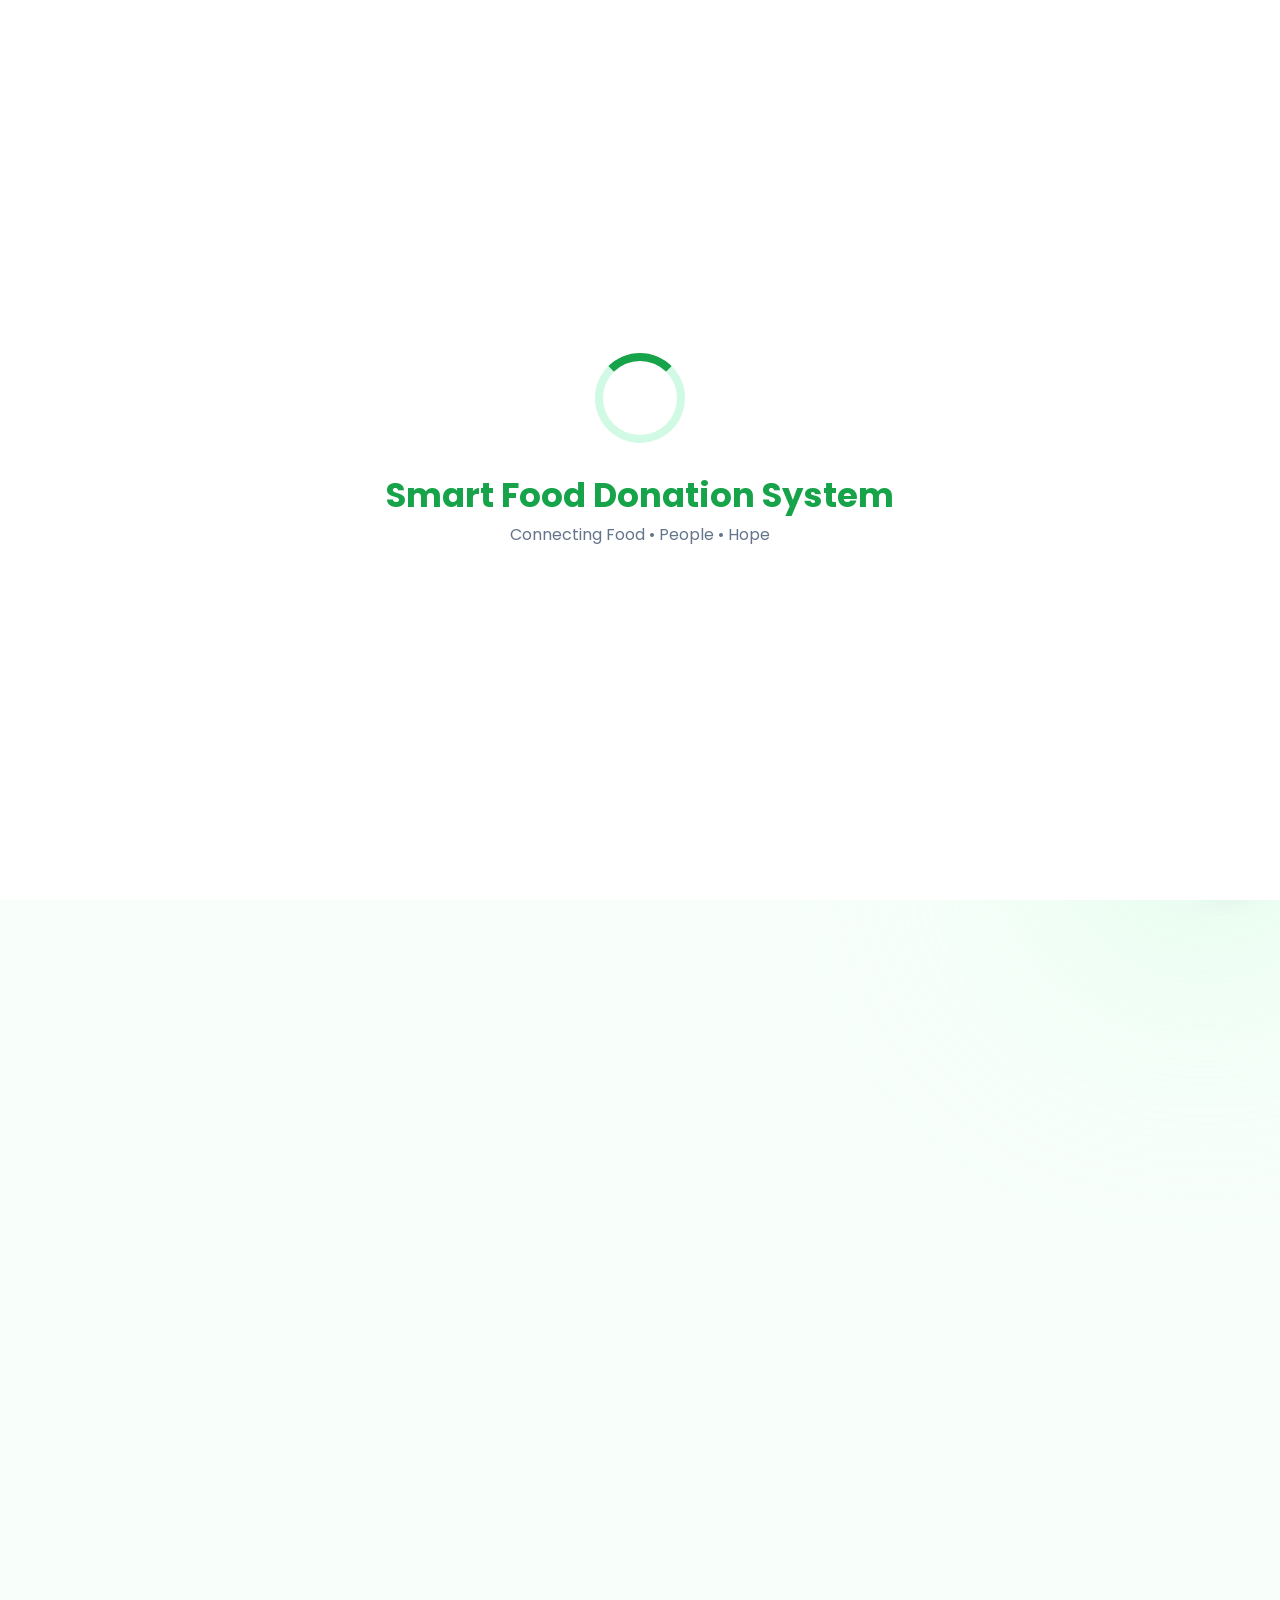
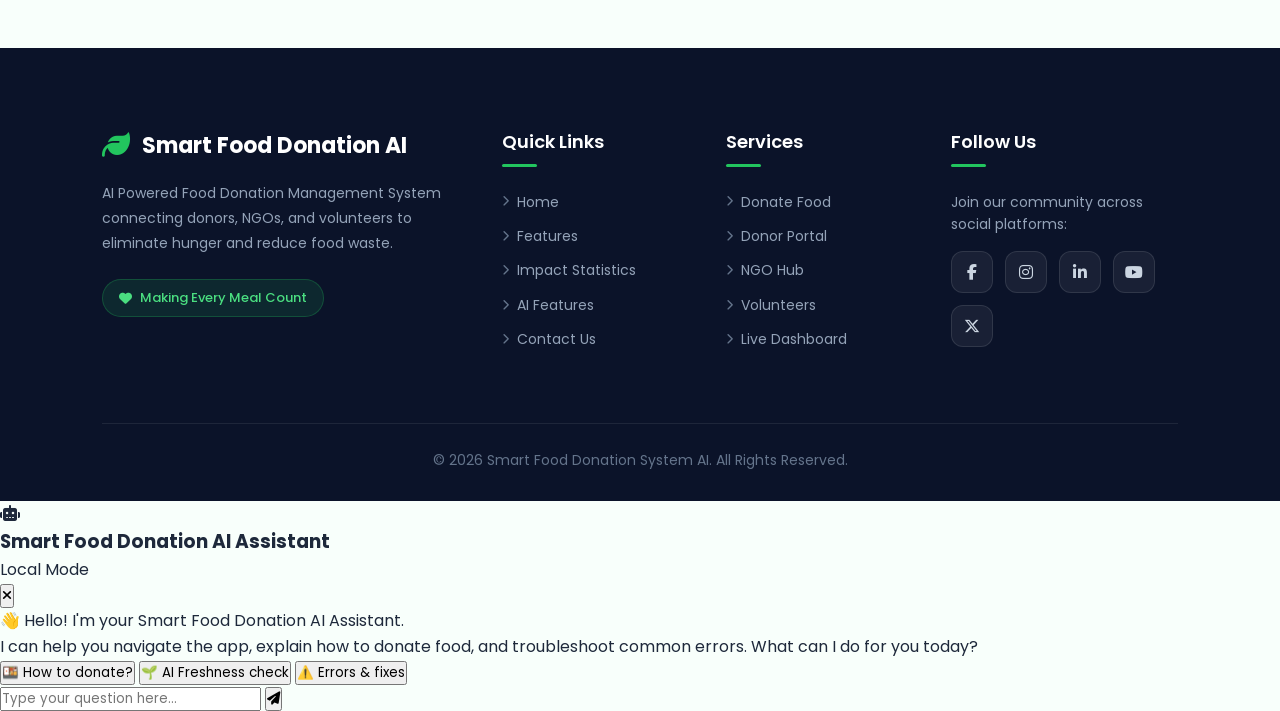
==== frontend/index.html @ 8642ecd9 "Initial project upload" ====
<!DOCTYPE html>
<html lang="en">

<head>

    <!-- ==========================================
                BASIC SETTINGS
    =========================================== -->

    <meta charset="UTF-8">

    <meta http-equiv="X-UA-Compatible" content="IE=edge">

    <meta name="viewport"
          content="width=device-width, initial-scale=1.0">

    <title>Smart Food Donation System</title>

    <meta name="description"
          content="AI Powered Food Donation Management System">

    <!-- ==========================================
                GOOGLE FONT
    =========================================== -->

    <link rel="preconnect" href="https://fonts.googleapis.com">

    <link rel="preconnect"
          href="https://fonts.gstatic.com"
          crossorigin>

    <link href="https://fonts.googleapis.com/css2?family=Poppins:wght@300;400;500;600;700;800&display=swap"
          rel="stylesheet">

    <!-- ==========================================
                FONT AWESOME
    =========================================== -->

    <link rel="stylesheet"
          href="https://cdnjs.cloudflare.com/ajax/libs/font-awesome/6.7.2/css/all.min.css">

    <!-- ==========================================
                CSS FILE
    =========================================== -->

    <link rel="stylesheet" href="css/style.css">
    <link rel="stylesheet" href="css/assistant.css">
</head>

<body>

<!-- ==========================================
                LOADER
========================================== -->

<div id="loader">

    <div class="loader-content">

        <div class="loader-circle"></div>
<h2>Smart Food Donation System</h2>

        <p>Connecting Food • People • Hope</p>

    </div>

</div>

<!-- ==========================================
                BACKGROUND
========================================== -->

<div class="background-blur blur1"></div>

<div class="background-blur blur2"></div>

<div class="background-blur blur3"></div>

<!-- ==========================================
                HEADER
========================================== -->

<header>

<nav class="navbar">

    <!-- Logo -->

    <div class="logo">

        <i class="fa-solid fa-leaf"></i>

        <span>Smart Food Donation System AI</span>

    </div>

    <!-- Navigation -->

    <ul class="nav-links">

        <li>

            <a href="#home">

                Home

            </a>

        </li>

        <li>

            <a href="#features">

                Features

            </a>

        </li>

        <li>

            <a href="#ai">

                AI

            </a>

        </li>

        <li>

            <a href="#statistics">

                Statistics

            </a>

        </li>

        <li>

            <a href="#contact">

                Contact

            </a>

        </li>

    </ul>

    <!-- Right Side -->

    <div class="nav-right">

        <button class="theme-btn">

            <i class="fa-solid fa-moon"></i>

        </button>

        <a href="login.html" class="login-btn">

    Login

</a>

        <a href="register.html" class="register-btn">

    Register

</a>

    </div>

</nav>

</header>

<!-- ==========================================
                MAIN
========================================== -->

<main id="home">

<!-- ==========================================
                HERO SECTION
========================================== -->

<section class="hero">

    <!-- Left Side -->

    <div class="hero-content">

        <span class="hero-badge">

            <i class="fa-solid fa-wand-magic-sparkles"></i>

            AI Powered Food Donation Platform

        </span>

        <h1>

            Donate Food.

            <br>

            Save Lives.

            <br>

            <span>

                Reduce Food Waste.

            </span>

        </h1>

        <p>

            Smart Food Donation System AI connects restaurants, hotels,
            event organizers, NGOs and volunteers through
            Artificial Intelligence to ensure surplus food
            reaches people who need it the most.

        </p>

        <div class="hero-buttons">

            <a href="login.html" class="primary-btn">

    <i class="fa-solid fa-hand-holding-heart"></i>

    Donate Food

</a>

            <a href="login.html" class="secondary-btn">

    <i class="fa-solid fa-building"></i>

    Explore NGOs

</a>

        </div>

        <!-- Quick Statistics -->

        <div class="hero-stats">

            <div class="stat-card">

                <h2>12K+</h2>

                <p>Meals Donated</p>

            </div>

            <div class="stat-card">

                <h2>320+</h2>

                <p>Verified NGOs</p>

            </div>

            <div class="stat-card">

                <h2>450+</h2>

                <p>Volunteers</p>

            </div>

        </div>

    </div>

    <!-- Right Side -->

    <div class="hero-image">

        <div class="image-card">

            <img src="images/hero.png"
                 alt="Food Donation">

            <!-- Floating Card 1 -->

            <div class="floating-card ai-card">

                🤖 AI Freshness

                <strong>96%</strong>

            </div>

            <!-- Floating Card 2 -->

            <div class="floating-card map-card">

                📍 Nearby NGOs

                <strong>18</strong>

            </div>

            <!-- Floating Card 3 -->

            <div class="floating-card safe-card">

                🍱 Meals Saved

                <strong>1284</strong>

            </div>

        </div>

    </div>

</section>
<!-- ==========================================
                IMPACT STATISTICS
========================================== -->

<section class="impact-section" id="statistics">

    <div class="section-header">

        <span>OUR IMPACT</span>

        <h2>Making Every Meal Count</h2>

        <p>

            Every donation contributes to reducing hunger,
            minimizing food waste, and creating a healthier
            community.

        </p>

    </div>

    <div class="impact-grid">

        <div class="impact-card">

            <i class="fa-solid fa-bowl-food"></i>

            <h2 class="counter" data-target="12540">0</h2>

            <p>Meals Donated</p>

        </div>

        <div class="impact-card">

            <i class="fa-solid fa-building-circle-check"></i>

            <h2 class="counter" data-target="325">0</h2>

            <p>Verified NGOs</p>

        </div>

        <div class="impact-card">

            <i class="fa-solid fa-truck-fast"></i>

            <h2 class="counter" data-target="480">0</h2>

            <p>Active Volunteers</p>

        </div>

        <div class="impact-card">

            <i class="fa-solid fa-leaf"></i>

            <h2 class="counter" data-target="95">0</h2>

            <p>Food Waste Reduced (%)</p>

        </div>

    </div>

</section>

<!-- ==========================================
            HOW  AI WORKS
========================================== -->

<section class="how-it-works" id="features">

    <div class="section-header">

        <span>HOW IT WORKS</span>

        <h2>Simple. Smart. Fast.</h2>

        <p>

            Smart Food Donation System AI connects donors, NGOs and
            volunteers through Artificial Intelligence.

        </p>

    </div>

    <div class="steps-grid">

        <div class="step-card">

            <div class="step-number">01</div>

            <i class="fa-solid fa-box-open"></i>

            <h3>Donate Food</h3>

            <p>

                Donors upload food details including quantity,
                preparation time and pickup location.

            </p>

        </div>

        <div class="step-card">

            <div class="step-number">02</div>

            <i class="fa-solid fa-robot"></i>

            <h3>AI Verification</h3>

            <p>

                AI analyzes freshness and predicts shelf life
                before approval.

            </p>

        </div>

        <div class="step-card">

            <div class="step-number">03</div>

            <i class="fa-solid fa-map-location-dot"></i>

            <h3>Smart Matching</h3>

            <p>

                The nearest verified NGO is selected
                automatically.

            </p>

        </div>

        <div class="step-card">

            <div class="step-number">04</div>

            <i class="fa-solid fa-truck"></i>

            <h3>Volunteer Pickup</h3>

            <p>

                Volunteers receive pickup requests with the
                fastest delivery route.

            </p>

        </div>

        <div class="step-card">

            <div class="step-number">05</div>

            <i class="fa-solid fa-heart-circle-check"></i>

            <h3>Delivered</h3>

            <p>

                Safe food reaches orphanages, shelters,
                old-age homes and people in need.

            </p>

        </div>

    </div>

</section>

<!-- ==========================================
                AI FEATURES
========================================== -->

<section class="ai-features" id="ai">

    <div class="section-header">

        <span>AI FEATURES</span>

        <h2>Artificial Intelligence at Every Step</h2>

        <p>

            Our AI engine makes food donation faster,
            safer and more reliable.

        </p>

    </div>

    <div class="ai-grid">

        <div class="feature-card">

            <i class="fa-solid fa-camera"></i>

            <h3>Food Image Detection</h3>

            <p>

                AI recognizes uploaded food images
                automatically.

            </p>

        </div>

        <div class="feature-card">

            <i class="fa-solid fa-brain"></i>

            <h3>Freshness Prediction</h3>

            <p>

                Predicts whether food is safe for
                donation.

            </p>

        </div>

        <div class="feature-card">

            <i class="fa-solid fa-clock"></i>

            <h3>Shelf Life Analysis</h3>

            <p>

                Estimates remaining freshness using
                preparation time.

            </p>

        </div>

        <div class="feature-card">

            <i class="fa-solid fa-route"></i>

            <h3>Smart Route</h3>

            <p>

                Suggests the fastest route for
                volunteers.

            </p>

        </div>

        <div class="feature-card">

            <i class="fa-solid fa-chart-line"></i>

            <h3>Analytics</h3>

            <p>

                Live reports for donations,
                volunteers and NGOs.

            </p>

        </div>

        <div class="feature-card">

            <i class="fa-solid fa-bell"></i>

            <h3>Smart Alerts</h3>

            <p>

                Sends real-time notifications
                for every donation.

            </p>

        </div>

    </div>

</section>
<!-- ==========================================
            FOOD DONATION PROCESS
========================================== -->

<section class="donation-process" id="donation">

    <div class="section-header">

        <span>DONATION PROCESS</span>

        <h2>Simple Donation Workflow</h2>

        <p>

            Donate food in just a few easy steps. Our AI platform
            ensures every donation reaches the right people safely.

        </p>

    </div>

    <div class="process-container">

        <div class="process-card">

            <div class="process-icon">
                <i class="fa-solid fa-utensils"></i>
            </div>

            <h3>Prepare Food</h3>

            <p>
                Fresh surplus food is packed safely by the donor.
            </p>

        </div>

        <div class="process-arrow">

            <i class="fa-solid fa-arrow-right"></i>

        </div>

        <div class="process-card">

            <div class="process-icon">
                <i class="fa-solid fa-cloud-arrow-up"></i>
            </div>

            <h3>Upload Details</h3>

            <p>
                Add food quantity, expiry time, location and photos.
            </p>

        </div>

        <div class="process-arrow">

            <i class="fa-solid fa-arrow-right"></i>

        </div>

        <div class="process-card">

            <div class="process-icon">
                <i class="fa-solid fa-robot"></i>
            </div>

            <h3>AI Verification</h3>

            <p>
                AI checks freshness and estimates remaining shelf life.
            </p>

        </div>

        <div class="process-arrow">

            <i class="fa-solid fa-arrow-right"></i>

        </div>

        <div class="process-card">

            <div class="process-icon">
                <i class="fa-solid fa-handshake"></i>
            </div>

            <h3>NGO Receives Food</h3>

            <p>
                Nearby NGOs receive instant notifications and collect food.
            </p>

        </div>

    </div>

</section>

<!-- ==========================================
                NGO SECTION
========================================== -->

<section class="ngo-section" id="ngo">

    <div class="ngo-content">

        <div class="ngo-image">

            <img src="images/ngo.png"
                 alt="NGO">

        </div>

        <div class="ngo-text">

            <span>FOR VERIFIED NGOs</span>

            <h2>

                Helping Organizations Receive Food Faster

            </h2>

            <p>

                NGOs can browse available food donations,
                accept requests, communicate with donors,
                and manage delivery status in one dashboard.

            </p>

            <ul>

                <li>

                    <i class="fa-solid fa-circle-check"></i>

                    Verified NGO Registration

                </li>

                <li>

                    <i class="fa-solid fa-circle-check"></i>

                    Nearby Donation Requests

                </li>

                <li>

                    <i class="fa-solid fa-circle-check"></i>

                    Live Donation Tracking

                </li>

                <li>

                    <i class="fa-solid fa-circle-check"></i>

                    Donation History

                </li>

            </ul>

            <button class="primary-btn">

                Join as NGO

            </button>

        </div>

    </div>

</section>

<!-- ==========================================
            VOLUNTEER SECTION
========================================== -->

<section class="volunteer-section" id="volunteer">

    <div class="volunteer-text">

        <span>FOR VOLUNTEERS</span>

        <h2>

            Become a Volunteer and Save Lives

        </h2>

        <p>

            Volunteers collect donated food from donors
            and deliver it safely to NGOs using optimized routes.

        </p>

        <div class="volunteer-features">

            <div>

                <i class="fa-solid fa-route"></i>

                Smart Navigation

            </div>

            <div>

                <i class="fa-solid fa-clock"></i>

                Live Delivery Updates

            </div>

            <div>

                <i class="fa-solid fa-location-dot"></i>

                Nearby Pickups

            </div>

            <div>

                <i class="fa-solid fa-award"></i>

                Volunteer Rewards

            </div>

        </div>

        <button class="secondary-btn">

            Become Volunteer

        </button>

    </div>

    <div class="volunteer-image">

        <img src="images/volunteer.png"
             alt="Volunteer">

    </div>

</section>

<!-- ==========================================
                MAP PREVIEW
========================================== -->

<section class="map-preview">

    <div class="section-header">

        <span>SMART LOCATION</span>

        <h2>

            Find Nearby NGOs

        </h2>

        <p>

            Google Maps integration will display
            nearby NGOs and donation locations.

        </p>

    </div>

    <div class="map-box">

        <i class="fa-solid fa-map-location-dot"></i>

        <h3>

            Interactive Map

        </h3>

        <p>

            Google Maps will be integrated during backend development.

        </p>

    </div>

</section>

<!-- ==========================================
                AI CHAT PREVIEW
========================================== -->

<section class="chat-preview">

    <div class="chat-left">

        <span>AI ASSISTANT</span>

        <h2>

            Meet AI Assistant

        </h2>

        <p>

            Our AI assistant answers donation questions,
            guides users, recommends NGOs,
            and predicts food safety.

        </p>

        <button class="primary-btn">

            Talk to AI

        </button>

    </div>

    <div class="chat-right">

        <div class="chat-window">

            <div class="bot-message">

                👋 Hello! How can I help you today?

            </div>

            <div class="user-message">

                I want to donate 20 food packets.

            </div>

            <div class="bot-message">

                Great! Please upload food details.
                AI will verify freshness automatically.

            </div>

        </div>

    </div>

</section>
<!-- ==========================================
                TESTIMONIALS
========================================== -->

<section class="testimonials" id="testimonials">

    <div class="section-header">

        <span>SUCCESS STORIES</span>

        <h2>What People Say About Smart Food Donation System AI</h2>

        <p>

            Thousands of donors, NGOs and volunteers trust
            Smart Food Donation System AI every day.

        </p>

    </div>

    <div class="testimonial-grid">

        <div class="testimonial-card">

            <img src="images/user1.png" alt="User">

            <h3>Rahul Sharma</h3>

            <h4>Restaurant Owner</h4>

            <p>

                "Smart Food Donation System AI helped us donate extra food
                instead of wasting it. The process is
                simple and very fast."

            </p>

        </div>

        <div class="testimonial-card">

            <img src="images/user2.png" alt="User">

            <h3>Priya Devi</h3>

            <h4>NGO Coordinator</h4>

            <p>

                "The AI matching system saves a lot of
                time. We receive nearby donations
                instantly."

            </p>

        </div>

        <div class="testimonial-card">

            <img src="images/user3.png" alt="User">

            <h3>Arun Kumar</h3>

            <h4>Volunteer</h4>

            <p>

                "Pickup routes are well organized and
                navigation is very easy."

            </p>

        </div>

    </div>

</section>

<!-- ==========================================
                CONTACT
========================================== -->

<section class="contact-section" id="contact">

    <div class="section-header">

        <span>CONTACT US</span>

        <h2>Let's Fight Food Waste Together</h2>

        <p>

            Have questions, need help, or want to partner with us? Reach out anytime.

        </p>

    </div>

    <div class="contact-container">

        <!-- Left Column: Contact Information -->
        <div class="contact-info-card">

            <div class="contact-card-header">

                <span class="info-badge">
                    <i class="fa-solid fa-headset"></i> 24/7 Support
                </span>

                <h3>Get in Touch</h3>

                <p>
                    Connect with our dedicated support team and AI coordinators for fast assistance.
                </p>

            </div>

            <div class="contact-details-list">

                <div class="contact-item">

                    <div class="contact-icon">
                        <i class="fa-solid fa-location-dot"></i>
                    </div>

                    <div class="contact-text">
                        <h4>Our Location</h4>
                        <p>Madurai, Tamil Nadu, India</p>
                    </div>

                </div>

                <div class="contact-item">

                    <div class="contact-icon">
                        <i class="fa-solid fa-envelope"></i>
                    </div>

                    <div class="contact-text">
                        <h4>Email Us</h4>
                        <a href="mailto:SmartFoodDonationai@gmail.com">SmartFoodDonationai@gmail.com</a>
                    </div>

                </div>

                <div class="contact-item">

                    <div class="contact-icon">
                        <i class="fa-solid fa-phone"></i>
                    </div>

                    <div class="contact-text">
                        <h4>Call Us</h4>
                        <a href="tel:+919876543210">+91 9876543210</a>
                    </div>

                </div>

                <div class="contact-item">

                    <div class="contact-icon">
                        <i class="fa-solid fa-clock"></i>
                    </div>

                    <div class="contact-text">
                        <h4>Working Hours</h4>
                        <p>Open 24/7 for Food Donation Relief</p>
                    </div>

                </div>

            </div>

            <div class="contact-highlight-badge">
                <i class="fa-solid fa-bolt"></i>
                <div>
                    <strong>Fast AI Matching Guarantee</strong>
                    <p>Donations matched and assigned to NGOs within 15 minutes.</p>
                </div>
            </div>

        </div>

        <!-- Right Column: Structured Contact Form -->
        <div class="contact-form-card">

            <div class="form-header">
                <h3>Send Us a Message</h3>
                <p>Fill in the fields below and our team will get back to you promptly.</p>
            </div>

            <form class="contact-form" onsubmit="event.preventDefault(); alert('Thank you for reaching out! Your message has been sent successfully.'); this.reset();">

                <div class="form-row">

                    <div class="form-group">
                        <label for="contact-name">
                            <i class="fa-solid fa-user"></i> Full Name <span class="required">*</span>
                        </label>
                        <div class="input-wrapper">
                            <i class="fa-solid fa-user input-icon"></i>
                            <input
                                id="contact-name"
                                type="text"
                                placeholder="Enter your full name"
                                required>
                        </div>
                    </div>

                    <div class="form-group">
                        <label for="contact-email">
                            <i class="fa-solid fa-envelope"></i> Email Address <span class="required">*</span>
                        </label>
                        <div class="input-wrapper">
                            <i class="fa-solid fa-envelope input-icon"></i>
                            <input
                                id="contact-email"
                                type="email"
                                placeholder="Enter your email address"
                                required>
                        </div>
                    </div>

                </div>

                <div class="form-group">
                    <label for="contact-subject">
                        <i class="fa-solid fa-tag"></i> Subject <span class="required">*</span>
                    </label>
                    <div class="input-wrapper">
                        <i class="fa-solid fa-tag input-icon"></i>
                        <input
                            id="contact-subject"
                            type="text"
                            placeholder="e.g. Food Donation, NGO Partnership, Feedback"
                            required>
                    </div>
                </div>

                <div class="form-group">
                    <label for="contact-message">
                        <i class="fa-solid fa-comment-dots"></i> Your Message <span class="required">*</span>
                    </label>
                    <div class="input-wrapper textarea-wrapper">
                        <i class="fa-solid fa-comment-dots input-icon textarea-icon"></i>
                        <textarea
                            id="contact-message"
                            rows="5"
                            placeholder="Type your message, query, or feedback here..."
                            required></textarea>
                    </div>
                </div>

                <button
                    class="primary-btn contact-submit-btn"
                    type="submit">
                    <span>Send Message</span>
                    <i class="fa-solid fa-paper-plane"></i>
                </button>

            </form>

        </div>

    </div>

</section>

<!-- ==========================================
                NEWSLETTER
========================================== -->

<section class="newsletter">

    <div class="newsletter-card">

        <div class="newsletter-content">

            <span class="newsletter-tag">
                <i class="fa-solid fa-bell"></i> STAY CONNECTED
            </span>

            <h2>Stay Updated with Smart Food AI</h2>

            <p>
                Subscribe for live donation updates, surplus food alerts in your locality, and new AI features.
            </p>

            <form class="newsletter-box" onsubmit="event.preventDefault(); alert('Subscribed successfully! Thank you for staying connected.'); this.reset();">

                <div class="newsletter-input-group">
                    <i class="fa-solid fa-envelope newsletter-icon"></i>
                    <input
                        type="email"
                        placeholder="Enter your email address..."
                        required>
                </div>

                <button type="submit" class="newsletter-btn">
                    <span>Subscribe</span>
                    <i class="fa-solid fa-arrow-right"></i>
                </button>

            </form>

            <div class="newsletter-benefits">
                <span><i class="fa-solid fa-circle-check"></i> Instant surplus alerts</span>
                <span><i class="fa-solid fa-circle-check"></i> Zero spam</span>
                <span><i class="fa-solid fa-circle-check"></i> Unsubscribe anytime</span>
            </div>

        </div>

    </div>

</section>

<!-- ==========================================
                FOOTER
========================================== -->

<footer>

    <div class="footer-container">

        <div class="footer-about">

            <div class="footer-brand">
                <i class="fa-solid fa-leaf"></i>
                <h2>Smart Food Donation AI</h2>
            </div>

            <p>
                AI Powered Food Donation Management System connecting donors, NGOs, and volunteers to eliminate hunger and reduce food waste.
            </p>

            <div class="footer-badge">
                <i class="fa-solid fa-heart"></i>
                <span>Making Every Meal Count</span>
            </div>

        </div>

        <div class="footer-links">

            <h3>Quick Links</h3>

            <a href="#home"><i class="fa-solid fa-chevron-right"></i> Home</a>

            <a href="#features"><i class="fa-solid fa-chevron-right"></i> Features</a>

            <a href="#statistics"><i class="fa-solid fa-chevron-right"></i> Impact Statistics</a>

            <a href="#ai"><i class="fa-solid fa-chevron-right"></i> AI Features</a>

            <a href="#contact"><i class="fa-solid fa-chevron-right"></i> Contact Us</a>

        </div>

        <div class="footer-links">

            <h3>Services</h3>

            <a href="donate.html"><i class="fa-solid fa-chevron-right"></i> Donate Food</a>

            <a href="donor.html"><i class="fa-solid fa-chevron-right"></i> Donor Portal</a>

            <a href="ngo.html"><i class="fa-solid fa-chevron-right"></i> NGO Hub</a>

            <a href="volunteer.html"><i class="fa-solid fa-chevron-right"></i> Volunteers</a>

            <a href="dashboard.html"><i class="fa-solid fa-chevron-right"></i> Live Dashboard</a>

        </div>

        <div class="footer-social">

            <h3>Follow Us</h3>

            <p>Join our community across social platforms:</p>

            <div class="social-icons">

                <a href="#" aria-label="Facebook">
                    <i class="fab fa-facebook-f"></i>
                </a>

                <a href="#" aria-label="Instagram">
                    <i class="fab fa-instagram"></i>
                </a>

                <a href="#" aria-label="LinkedIn">
                    <i class="fab fa-linkedin-in"></i>
                </a>

                <a href="#" aria-label="YouTube">
                    <i class="fab fa-youtube"></i>
                </a>

                <a href="#" aria-label="X Twitter">
                    <i class="fab fa-x-twitter"></i>
                </a>

            </div>

        </div>

    </div>

    <div class="footer-bottom">

        <div class="copyright">
            © 2026 Smart Food Donation System AI. All Rights Reserved.
        </div>

    </div>

</footer>

<!-- Floating Donate Button -->

<button class="scroll-top">

    <i class="fa-solid fa-hand-holding-heart"></i>

</button>

<!-- Floating AI Button -->

<button class="floating-ai">

    <i class="fa-solid fa-robot"></i>

</button>

</main>

<script src="js/script.js"></script>
<script src="js/assistant.js"></script>

</body>

</html>
---- frontend/css/style.css ----
/* ==========================================================
                    SMART FOOD DONATION AI
                    STYLE.CSS
                    PART 1
========================================================== */

/* ==========================================================
                    RESET
========================================================== */

*{
    margin:0;
    padding:0;
    box-sizing:border-box;
    font-family:'Poppins',sans-serif;
}

html{
    scroll-behavior:smooth;
}

body{

    background:#f8fffb;

    color:#1e293b;

    overflow-x:hidden;

    line-height:1.6;

}

/* ==========================================================
                    VARIABLES
========================================================== */

:root{

    --primary:#16a34a;
    --secondary:#22c55e;
    --dark:#0f172a;
    --light:#ffffff;
    --gray:#64748b;
    --border:#e2e8f0;
    --shadow:0 20px 45px rgba(0,0,0,.08);
    --radius:20px;
    --transition:.35s;

}

/* ==========================================================
                    LOADER
========================================================== */

#loader{

    position:fixed;

    inset:0;

    background:white;

    display:flex;

    justify-content:center;

    align-items:center;

    z-index:99999;

}

.loader-content{

    text-align:center;

}

.loader-circle{

    width:90px;

    height:90px;

    border:8px solid #d1fae5;

    border-top:8px solid var(--primary);

    border-radius:50%;

    margin:auto;

    animation:spin 1s linear infinite;

}

.loader-content h2{

    margin-top:25px;

    color:var(--primary);

    font-size:34px;

}

.loader-content p{

    color:var(--gray);

}

@keyframes spin{

    from{

        transform:rotate(0deg);

    }

    to{

        transform:rotate(360deg);

    }

}

/* ==========================================================
                    ANIMATED BACKGROUND
========================================================== */

.background-blur{

    position:fixed;

    border-radius:50%;

    filter:blur(120px);

    z-index:-1;

    opacity:.35;

}

.blur1{

    width:420px;

    height:420px;

    background:#22c55e;

    top:-120px;

    left:-100px;

    animation:float1 12s ease-in-out infinite;

}

.blur2{

    width:350px;

    height:350px;

    background:#bbf7d0;

    bottom:-100px;

    right:-100px;

    animation:float2 15s ease-in-out infinite;

}

.blur3{

    width:250px;

    height:250px;

    background:#4ade80;

    top:45%;

    left:45%;

    animation:float3 10s ease-in-out infinite;

}

@keyframes float1{

    50%{

        transform:translateY(40px);

    }

}

@keyframes float2{

    50%{

        transform:translateX(-50px);

    }

}

@keyframes float3{

    50%{

        transform:translate(30px,-30px);

    }

}

/* ==========================================================
                    HEADER
========================================================== */

header{

    width:100%;

    position:fixed;

    top:0;

    left:0;

    z-index:999;

}

/* ==========================================================
                    NAVBAR
========================================================== */

.navbar{

    width:92%;

    margin:20px auto;

    display:flex;

    justify-content:space-between;

    align-items:center;

    padding:18px 35px;

    background:rgba(255,255,255,.75);

    backdrop-filter:blur(18px);

    border:1px solid rgba(255,255,255,.4);

    border-radius:18px;

    box-shadow:var(--shadow);

}

.logo{

    display:flex;

    align-items:center;

    gap:12px;

    font-size:24px;

    font-weight:700;

    color:var(--primary);

}

.logo i{

    font-size:30px;

}

.nav-links{

    display:flex;

    list-style:none;

    gap:35px;

}

.nav-links a{

    text-decoration:none;

    color:var(--dark);

    font-weight:500;

    transition:var(--transition);

}

.nav-links a:hover{

    color:var(--primary);

}

.nav-right{

    display:flex;

    align-items:center;

    gap:15px;

}

/* ==========================================================
                    BUTTONS
========================================================== */

.theme-btn,
.login-btn,
.register-btn{

    border:none;

    cursor:pointer;

    transition:var(--transition);

    font-weight:600;

}

.theme-btn{

    width:45px;

    height:45px;

    border-radius:50%;

    background:#ecfdf5;

    color:var(--primary);

    font-size:18px;

}

.theme-btn:hover{

    background:var(--primary);

    color:white;

}

.login-btn{

    padding:12px 26px;

    border-radius:50px;

    background:white;

    border:2px solid var(--primary);

    color:var(--primary);

}

.login-btn:hover{

    background:var(--primary);

    color:white;

}

.register-btn{

    padding:12px 26px;

    border-radius:50px;

    background:var(--primary);

    color:white;

}

.register-btn:hover{

    transform:translateY(-3px);

    box-shadow:0 12px 25px rgba(22,163,74,.25);

}

/* ==========================================================
                    MAIN
========================================================== */

main{

    margin-top:120px;

}
/* ==========================================================
                    HERO SECTION
========================================================== */

.hero{

    width:92%;

    margin:80px auto;

    display:flex;

    justify-content:space-between;

    align-items:center;

    gap:60px;

    min-height:90vh;

}

.hero-content{

    flex:1;

}

.hero-badge{

    display:inline-flex;

    align-items:center;

    gap:10px;

    padding:10px 22px;

    background:#dcfce7;

    color:var(--primary);

    border-radius:50px;

    font-size:15px;

    font-weight:600;

    margin-bottom:25px;

}

.hero-content h1{

    font-size:65px;

    line-height:1.15;

    color:var(--dark);

    margin-bottom:25px;

}

.hero-content h1 span{

    color:var(--primary);

}

.hero-content p{

    font-size:18px;

    color:var(--gray);

    max-width:650px;

    margin-bottom:35px;

    line-height:1.8;

}

/* ==========================================
            HERO BUTTONS
========================================== */

.hero-buttons{

    display:flex;

    gap:20px;

    margin-bottom:50px;

}

.primary-btn{

    background:var(--primary);

    color:white;

    border:none;

    padding:16px 35px;

    border-radius:50px;

    cursor:pointer;

    font-size:17px;

    font-weight:600;

    transition:.35s;

}

.primary-btn:hover{

    transform:translateY(-5px);

    box-shadow:0 18px 35px rgba(22,163,74,.30);

}

.secondary-btn{

    background:white;

    color:var(--primary);

    border:2px solid var(--primary);

    padding:16px 35px;

    border-radius:50px;

    cursor:pointer;

    font-size:17px;

    font-weight:600;

    transition:.35s;

}

.secondary-btn:hover{

    background:var(--primary);

    color:white;

}

/* ==========================================
            HERO STATISTICS
========================================== */

.hero-stats{

    display:flex;

    gap:25px;

    flex-wrap:wrap;

}

.stat-card{

    background:white;

    padding:25px;

    border-radius:20px;

    min-width:170px;

    text-align:center;

    box-shadow:var(--shadow);

    transition:.35s;

}

.stat-card:hover{

    transform:translateY(-10px);

}

.stat-card h2{

    color:var(--primary);

    font-size:34px;

    margin-bottom:8px;

}

.stat-card p{

    margin:0;

    color:var(--gray);

    font-size:15px;

}

/* ==========================================
            HERO IMAGE
========================================== */

.hero-image{
    align-items:flex-start;
}

.image-card{

    position:relative;

}

.hero-image img{

    width:100%;

    max-width:620px;

    animation:heroFloat 4s ease-in-out infinite;

}

@keyframes heroFloat{

    0%{

        transform:translateY(0px);

    }

    50%{

        transform:translateY(-18px);

    }

    100%{

        transform:translateY(0px);

    }

}

/* ==========================================
            FLOATING CARDS
========================================== */

.floating-card{

    position:absolute;

    background:white;

    padding:15px 22px;

    border-radius:18px;

    box-shadow:var(--shadow);

    font-weight:600;

    color:var(--dark);

    animation:floatCard 3s ease-in-out infinite;

}

.floating-card strong{

    display:block;

    color:var(--primary);

    margin-top:6px;

    font-size:20px;

}

.ai-card{

    top:30px;

    left:-50px;

}
.map-card{

    right:20px;

}

.safe-card{

    bottom:30px;

    left:40px;

}

@keyframes floatCard{

    50%{

        transform:translateY(-12px);

    }

}
/* ==========================================================
                SECTION HEADER
========================================================== */

.section-header{

    text-align:center;

    margin-bottom:70px;

}

.section-header span{

    display:inline-block;

    padding:10px 22px;

    background:#dcfce7;

    color:var(--primary);

    border-radius:50px;

    font-weight:600;

    margin-bottom:20px;

}

.section-header h2{

    font-size:46px;

    color:var(--dark);

    margin-bottom:20px;

}

.section-header p{

    width:90%;

    max-width:700px;

    margin:auto;

    color:var(--gray);

    line-height:1.8;

}

/* ==========================================================
                IMPACT SECTION
========================================================== */

.impact-section{

    width:92%;

    margin:120px auto;

}

.impact-grid{

    display:grid;

    grid-template-columns:repeat(auto-fit,minmax(240px,1fr));

    gap:30px;

}

.impact-card{

    background:white;

    padding:40px;

    text-align:center;

    border-radius:20px;

    box-shadow:var(--shadow);

    transition:.35s;

}

.impact-card:hover{

    transform:translateY(-10px);

}

.impact-card i{

    font-size:45px;

    color:var(--primary);

    margin-bottom:20px;

}

.impact-card h2{

    font-size:40px;

    color:var(--primary);

    margin-bottom:12px;

}

.impact-card p{

    color:var(--gray);

    font-size:17px;

}

/* ==========================================================
                HOW IT WORKS
========================================================== */

.how-it-works{

    width:92%;

    margin:120px auto;

}

.steps-grid{

    display:grid;

    grid-template-columns:repeat(auto-fit,minmax(250px,1fr));

    gap:30px;

}

.step-card{

    background:white;

    padding:35px;

    border-radius:22px;

    box-shadow:var(--shadow);

    position:relative;

    transition:.35s;

}

.step-card:hover{

    transform:translateY(-12px);

}

.step-number{

    position:absolute;

    top:20px;

    right:20px;

    width:45px;

    height:45px;

    border-radius:50%;

    background:var(--primary);

    color:white;

    display:flex;

    align-items:center;

    justify-content:center;

    font-weight:700;

}

.step-card i{

    font-size:50px;

    color:var(--primary);

    margin-bottom:25px;

}

.step-card h3{

    margin-bottom:15px;

    color:var(--dark);

}

.step-card p{

    color:var(--gray);

    line-height:1.8;

}

/* ==========================================================
                AI FEATURES
========================================================== */

.ai-features{

    width:92%;

    margin:120px auto;

}

.ai-grid{

    display:grid;

    grid-template-columns:repeat(auto-fit,minmax(280px,1fr));

    gap:30px;

}

.feature-card{

    background:white;

    padding:40px;

    border-radius:22px;

    box-shadow:var(--shadow);

    transition:.35s;

}

.feature-card:hover{

    transform:translateY(-10px);

}

.feature-card i{

    width:75px;

    height:75px;

    border-radius:18px;

    background:#dcfce7;

    color:var(--primary);

    display:flex;

    justify-content:center;

    align-items:center;

    font-size:32px;

    margin-bottom:25px;

}

.feature-card h3{

    margin-bottom:15px;

    color:var(--dark);

}

.feature-card p{

    color:var(--gray);

    line-height:1.8;

}
/* ==========================================================
                DONATION PROCESS
========================================================== */

.donation-process{

    width:92%;

    margin:120px auto;

}

.process-container{

    display:flex;

    justify-content:space-between;

    align-items:center;

    gap:20px;

    flex-wrap:wrap;

}

.process-card{

    flex:1;

    min-width:220px;

    background:white;

    padding:35px;

    text-align:center;

    border-radius:22px;

    box-shadow:var(--shadow);

    transition:.35s;

}

.process-card:hover{

    transform:translateY(-10px);

}

.process-icon{

    width:80px;

    height:80px;

    margin:auto;

    margin-bottom:25px;

    border-radius:20px;

    background:#dcfce7;

    display:flex;

    justify-content:center;

    align-items:center;

}

.process-icon i{

    font-size:34px;

    color:var(--primary);

}

.process-card h3{

    margin-bottom:15px;

    color:var(--dark);

}

.process-card p{

    color:var(--gray);

    line-height:1.7;

}

.process-arrow{

    font-size:34px;

    color:var(--primary);

}

/* ==========================================================
                NGO SECTION
========================================================== */

.ngo-section{

    width:92%;

    margin:140px auto;

}

.ngo-content{

    display:flex;

    align-items:center;

    justify-content:space-between;

    gap:70px;

    flex-wrap:wrap;

}

.ngo-image{

    flex:1;

    text-align:center;

}

.ngo-image img{

    width:100%;

    max-width:520px;

}

.ngo-text{

    flex:1;

}

.ngo-text span{

    color:var(--primary);

    font-weight:700;

}

.ngo-text h2{

    font-size:46px;

    margin:20px 0;

    color:var(--dark);

}

.ngo-text p{

    color:var(--gray);

    line-height:1.8;

    margin-bottom:30px;

}

.ngo-text ul{

    list-style:none;

    margin-bottom:35px;

}

.ngo-text li{

    margin-bottom:18px;

    font-size:17px;

}

.ngo-text li i{

    color:var(--primary);

    margin-right:10px;

}

/* ==========================================================
                VOLUNTEER
========================================================== */

.volunteer-section{

    width:92%;

    margin:140px auto;

    display:flex;

    align-items:center;

    justify-content:space-between;

    gap:70px;

    flex-wrap:wrap;

}

.volunteer-text{

    flex:1;

}

.volunteer-text span{

    color:var(--primary);

    font-weight:700;

}

.volunteer-text h2{

    font-size:46px;

    margin:20px 0;

}

.volunteer-text p{

    color:var(--gray);

    line-height:1.8;

    margin-bottom:30px;

}

.volunteer-features{

    display:grid;

    grid-template-columns:repeat(2,1fr);

    gap:18px;

    margin-bottom:35px;

}

.volunteer-features div{

    background:white;

    padding:18px;

    border-radius:15px;

    box-shadow:var(--shadow);

}

.volunteer-features i{

    color:var(--primary);

    margin-right:10px;

}

.volunteer-image{

    flex:1;

    text-align:center;

}

.volunteer-image img{

    width:100%;

    max-width:520px;

}

/* ==========================================================
                MAP
========================================================== */

.map-preview{

    width:92%;

    margin:120px auto;

}

.map-box{

    background:white;

    border-radius:25px;

    padding:70px;

    text-align:center;

    box-shadow:var(--shadow);

}

.map-box i{

    font-size:70px;

    color:var(--primary);

    margin-bottom:25px;

}

.map-box h3{

    font-size:34px;

    margin-bottom:20px;

}

.map-box p{

    color:var(--gray);

}

/* ==========================================================
                AI CHAT
========================================================== */

.chat-preview{

    width:92%;

    margin:140px auto;

    display:flex;

    justify-content:space-between;

    align-items:center;

    gap:60px;

    flex-wrap:wrap;

}

.chat-left{

    flex:1;

}

.chat-left span{

    color:var(--primary);

    font-weight:700;

}

.chat-left h2{

    font-size:46px;

    margin:20px 0;

}

.chat-left p{

    color:var(--gray);

    margin-bottom:35px;

    line-height:1.8;

}

.chat-right{

    flex:1;

}

.chat-window{

    background:white;

    border-radius:25px;

    padding:35px;

    box-shadow:var(--shadow);

}

.bot-message{

    background:#dcfce7;

    padding:18px;

    border-radius:15px;

    margin-bottom:20px;

    width:80%;

}

.user-message{

    background:#eff6ff;

    padding:18px;

    border-radius:15px;

    margin-left:auto;

    margin-bottom:20px;

    width:80%;

}
/* ==========================================================
                TESTIMONIALS
========================================================== */

.testimonials{

    width:92%;
    margin:140px auto;

}

.testimonial-grid{

    display:grid;
    grid-template-columns:repeat(auto-fit,minmax(300px,1fr));
    gap:30px;

}

.testimonial-card{

    background:white;
    padding:35px;
    border-radius:22px;
    text-align:center;
    box-shadow:var(--shadow);
    transition:.35s;

}

.testimonial-card:hover{

    transform:translateY(-10px);

}

.testimonial-card img{

    width:90px;
    height:90px;
    border-radius:50%;
    object-fit:cover;
    margin-bottom:20px;

}

.testimonial-card h3{

    margin-bottom:10px;
    color:var(--dark);

}

.testimonial-card p{

    color:var(--gray);
    line-height:1.8;

}

/* ==========================================================
                CONTACT SECTION
========================================================== */

.contact-section{
    width:92%;
    max-width:1240px;
    margin:120px auto;
}

.contact-container{
    display:grid;
    grid-template-columns:1fr 1.3fr;
    gap:40px;
    align-items:stretch;
}

/* --- Contact Info Card (Left) --- */
.contact-info-card{
    background:#ffffff;
    padding:45px 40px;
    border-radius:28px;
    box-shadow:0 20px 50px rgba(0,0,0,0.06);
    border:1px solid rgba(22, 163, 74, 0.12);
    display:flex;
    flex-direction:column;
    justify-content:space-between;
    transition:transform 0.35s ease, box-shadow 0.35s ease;
}

.contact-info-card:hover{
    box-shadow:0 25px 60px rgba(22, 163, 74, 0.12);
}

.contact-card-header .info-badge{
    display:inline-flex;
    align-items:center;
    gap:8px;
    background:#dcfce7;
    color:#16a34a;
    font-size:13px;
    font-weight:700;
    padding:6px 16px;
    border-radius:30px;
    margin-bottom:18px;
}

.contact-card-header h3{
    font-size:28px;
    font-weight:700;
    color:#0f172a;
    margin-bottom:10px;
    line-height:1.3;
}

.contact-card-header p{
    color:#64748b;
    font-size:15px;
    line-height:1.7;
    margin-bottom:28px;
}

.contact-details-list{
    display:flex;
    flex-direction:column;
    gap:18px;
    margin-bottom:25px;
}

.contact-item{
    display:flex;
    align-items:center;
    gap:18px;
    padding:16px 20px;
    background:#f8fafc;
    border-radius:18px;
    border:1px solid #f1f5f9;
    transition:all 0.3s cubic-bezier(0.4, 0, 0.2, 1);
}

.contact-item:hover{
    background:#f0fdf4;
    border-color:#bbf7d0;
    transform:translateX(6px);
}

.contact-icon{
    width:48px;
    height:48px;
    border-radius:14px;
    background:linear-gradient(135deg, #16a34a, #22c55e);
    color:white;
    display:flex;
    align-items:center;
    justify-content:center;
    font-size:18px;
    flex-shrink:0;
    box-shadow:0 8px 20px rgba(22, 163, 74, 0.25);
}

.contact-text h4{
    font-size:13px;
    color:#64748b;
    font-weight:500;
    margin-bottom:2px;
    text-transform:uppercase;
    letter-spacing:0.5px;
}

.contact-text p,
.contact-text a{
    font-size:15px;
    font-weight:600;
    color:#1e293b;
    text-decoration:none;
    word-break:break-word;
    transition:color 0.2s;
}

.contact-text a:hover{
    color:#16a34a;
}

.contact-highlight-badge{
    padding:18px 20px;
    border-radius:18px;
    background:linear-gradient(135deg, #ecfdf5, #f0fdf4);
    border:1.5px dashed #86efac;
    display:flex;
    align-items:center;
    gap:16px;
    color:#166534;
    font-size:13px;
}

.contact-highlight-badge i{
    font-size:24px;
    color:#16a34a;
    flex-shrink:0;
}

.contact-highlight-badge strong{
    display:block;
    font-size:14px;
    color:#14532d;
    margin-bottom:2px;
}

.contact-highlight-badge p{
    color:#166534;
    font-size:13px;
    margin:0;
}

/* --- Contact Form Card (Right) --- */
.contact-form-card{
    background:#ffffff;
    padding:45px 40px;
    border-radius:28px;
    box-shadow:0 20px 50px rgba(0,0,0,0.06);
    border:1px solid rgba(22, 163, 74, 0.12);
}

.contact-form-card .form-header{
    margin-bottom:28px;
}

.contact-form-card .form-header h3{
    font-size:28px;
    font-weight:700;
    color:#0f172a;
    margin-bottom:6px;
}

.contact-form-card .form-header p{
    color:#64748b;
    font-size:15px;
}

.contact-form .form-row{
    display:grid;
    grid-template-columns:1fr 1fr;
    gap:20px;
}

.contact-form .form-group{
    margin-bottom:20px;
    display:flex;
    flex-direction:column;
}

.contact-form .form-group label{
    font-size:14px;
    font-weight:600;
    color:#334155;
    margin-bottom:8px;
    display:flex;
    align-items:center;
    gap:6px;
}

.contact-form .form-group label i{
    color:#16a34a;
    font-size:13px;
}

.contact-form .form-group label .required{
    color:#ef4444;
    font-weight:700;
}

.input-wrapper{
    position:relative;
    display:flex;
    align-items:center;
    width:100%;
}

.input-wrapper .input-icon{
    position:absolute;
    left:18px;
    top:50%;
    transform:translateY(-50%);
    color:#94a3b8;
    font-size:16px;
    pointer-events:none;
    transition:color 0.3s ease;
    z-index:2;
}

.input-wrapper.textarea-wrapper .textarea-icon{
    top:20px;
    transform:none;
}

.input-wrapper input{
    width:100%;
    height:54px;
    padding:12px 20px 12px 50px;
    font-size:15px;
    font-family:'Poppins', sans-serif;
    color:#1e293b;
    background:#f8fafc;
    border:2px solid #e2e8f0;
    border-radius:14px;
    outline:none;
    transition:all 0.3s cubic-bezier(0.4, 0, 0.2, 1);
}

.input-wrapper textarea{
    width:100%;
    padding:16px 20px 16px 50px;
    font-size:15px;
    font-family:'Poppins', sans-serif;
    color:#1e293b;
    background:#f8fafc;
    border:2px solid #e2e8f0;
    border-radius:14px;
    outline:none;
    resize:vertical;
    min-height:130px;
    line-height:1.6;
    transition:all 0.3s cubic-bezier(0.4, 0, 0.2, 1);
}

.input-wrapper input::placeholder,
.input-wrapper textarea::placeholder{
    color:#94a3b8;
    font-weight:400;
}

.input-wrapper input:hover,
.input-wrapper textarea:hover{
    background:#ffffff;
    border-color:#cbd5e1;
}

.input-wrapper input:focus,
.input-wrapper textarea:focus{
    background:#ffffff;
    border-color:#16a34a;
    box-shadow:0 0 0 4px rgba(22, 163, 74, 0.14);
}

.input-wrapper:focus-within .input-icon{
    color:#16a34a;
}

.contact-submit-btn{
    width:100%;
    height:56px;
    background:linear-gradient(135deg, #16a34a, #22c55e);
    color:#ffffff;
    border:none;
    border-radius:14px;
    font-size:16px;
    font-weight:600;
    cursor:pointer;
    display:flex;
    align-items:center;
    justify-content:center;
    gap:12px;
    box-shadow:0 12px 25px rgba(22, 163, 74, 0.3);
    transition:all 0.35s ease;
    margin-top:5px;
}

.contact-submit-btn:hover{
    transform:translateY(-2px);
    box-shadow:0 18px 35px rgba(22, 163, 74, 0.45);
    background:linear-gradient(135deg, #15803d, #16a34a);
}

.contact-submit-btn:active{
    transform:translateY(0);
}

/* ==========================================================
                NEWSLETTER SECTION
========================================================== */

.newsletter{
    width:92%;
    max-width:1240px;
    margin:60px auto 120px;
}

.newsletter-card{
    background:linear-gradient(135deg, #064e3b 0%, #065f46 50%, #047857 100%);
    border-radius:32px;
    padding:60px 40px;
    color:white;
    text-align:center;
    position:relative;
    overflow:hidden;
    box-shadow:0 25px 60px rgba(6, 78, 59, 0.25);
}

.newsletter-card::before{
    content:'';
    position:absolute;
    width:350px;
    height:350px;
    border-radius:50%;
    background:radial-gradient(circle, rgba(52, 211, 153, 0.25) 0%, rgba(52, 211, 153, 0) 70%);
    top:-100px;
    right:-100px;
    pointer-events:none;
}

.newsletter-card::after{
    content:'';
    position:absolute;
    width:250px;
    height:250px;
    border-radius:50%;
    background:radial-gradient(circle, rgba(16, 185, 129, 0.2) 0%, rgba(16, 185, 129, 0) 70%);
    bottom:-80px;
    left:-80px;
    pointer-events:none;
}

.newsletter-tag{
    display:inline-flex;
    align-items:center;
    gap:8px;
    background:rgba(255, 255, 255, 0.15);
    backdrop-filter:blur(10px);
    color:#a7f3d0;
    font-size:12px;
    font-weight:700;
    letter-spacing:1px;
    padding:6px 18px;
    border-radius:30px;
    margin-bottom:18px;
    border:1px solid rgba(255, 255, 255, 0.1);
}

.newsletter-content h2{
    font-size:36px;
    font-weight:700;
    color:#ffffff;
    margin-bottom:12px;
}

.newsletter-content p{
    font-size:16px;
    color:#d1fae5;
    max-width:620px;
    margin:0 auto 35px;
    line-height:1.7;
}

.newsletter-box{
    max-width:620px;
    margin:0 auto;
    display:flex;
    align-items:center;
    gap:10px;
    background:#ffffff;
    padding:8px 8px 8px 22px;
    border-radius:60px;
    box-shadow:0 15px 35px rgba(0,0,0,0.2);
    transition:box-shadow 0.3s ease;
}

.newsletter-box:focus-within{
    box-shadow:0 18px 45px rgba(0,0,0,0.28), 0 0 0 4px rgba(52, 211, 153, 0.3);
}

.newsletter-input-group{
    flex:1;
    display:flex;
    align-items:center;
    gap:12px;
}

.newsletter-icon{
    color:#94a3b8;
    font-size:18px;
}

.newsletter-input-group input{
    width:100%;
    border:none;
    outline:none;
    font-size:15px;
    font-family:'Poppins', sans-serif;
    color:#1e293b;
    background:transparent;
    padding:10px 0;
}

.newsletter-input-group input::placeholder{
    color:#94a3b8;
}

.newsletter-btn{
    background:linear-gradient(135deg, #16a34a, #22c55e);
    color:white;
    border:none;
    padding:14px 28px;
    border-radius:40px;
    font-size:15px;
    font-weight:600;
    font-family:'Poppins', sans-serif;
    cursor:pointer;
    display:inline-flex;
    align-items:center;
    gap:10px;
    transition:all 0.3s ease;
    box-shadow:0 8px 20px rgba(22, 163, 74, 0.35);
    flex-shrink:0;
}

.newsletter-btn:hover{
    background:linear-gradient(135deg, #15803d, #16a34a);
    transform:scale(1.03);
    box-shadow:0 12px 25px rgba(22, 163, 74, 0.5);
}

.newsletter-benefits{
    display:flex;
    justify-content:center;
    gap:30px;
    margin-top:28px;
    font-size:13px;
    color:#a7f3d0;
    flex-wrap:wrap;
}

.newsletter-benefits span{
    display:inline-flex;
    align-items:center;
    gap:8px;
}

.newsletter-benefits span i{
    color:#34d399;
}

/* ==========================================================
                FOOTER
========================================================== */

footer{
    background:#0b1329;
    color:#cbd5e1;
    padding:80px 8% 30px;
    position:relative;
}

.footer-container{
    display:grid;
    grid-template-columns:2fr 1fr 1fr 1.3fr;
    gap:50px;
    max-width:1300px;
    margin:0 auto;
}

.footer-brand{
    display:flex;
    align-items:center;
    gap:12px;
    margin-bottom:18px;
}

.footer-brand i{
    font-size:28px;
    color:#22c55e;
}

.footer-brand h2{
    font-size:22px;
    font-weight:700;
    color:#ffffff;
}

.footer-about p{
    color:#94a3b8;
    line-height:1.8;
    font-size:14px;
    margin-bottom:22px;
}

.footer-badge{
    display:inline-flex;
    align-items:center;
    gap:8px;
    background:rgba(34, 197, 94, 0.12);
    border:1px solid rgba(34, 197, 94, 0.25);
    padding:8px 16px;
    border-radius:30px;
    font-size:13px;
    color:#4ade80;
    font-weight:500;
}

.footer-links h3,
.footer-social h3{
    color:#ffffff;
    font-size:18px;
    font-weight:600;
    margin-bottom:24px;
    position:relative;
    padding-bottom:10px;
}

.footer-links h3::after,
.footer-social h3::after{
    content:'';
    position:absolute;
    left:0;
    bottom:0;
    width:35px;
    height:3px;
    background:#22c55e;
    border-radius:2px;
}

.footer-links a{
    display:flex;
    align-items:center;
    gap:8px;
    color:#94a3b8;
    text-decoration:none;
    margin-bottom:12px;
    font-size:14px;
    transition:all 0.3s ease;
}

.footer-links a i{
    font-size:11px;
    color:#64748b;
    transition:all 0.3s ease;
}

.footer-links a:hover{
    color:#22c55e;
    transform:translateX(5px);
}

.footer-links a:hover i{
    color:#22c55e;
}

.footer-social p{
    color:#94a3b8;
    font-size:14px;
    margin-bottom:16px;
}

.social-icons{
    display:flex;
    gap:12px;
    flex-wrap:wrap;
}

.social-icons a{
    width:42px;
    height:42px;
    border-radius:12px;
    background:rgba(255, 255, 255, 0.06);
    border:1px solid rgba(255, 255, 255, 0.1);
    display:flex;
    align-items:center;
    justify-content:center;
    color:#cbd5e1;
    text-decoration:none;
    font-size:16px;
    transition:all 0.3s cubic-bezier(0.4, 0, 0.2, 1);
}

.social-icons a:hover{
    background:#16a34a;
    border-color:#16a34a;
    color:#ffffff;
    transform:translateY(-4px);
    box-shadow:0 8px 20px rgba(22, 163, 74, 0.4);
}

.footer-bottom{
    text-align:center;
    margin-top:60px;
    padding-top:25px;
    border-top:1px solid rgba(255,255,255,0.08);
}

.copyright{
    font-size:14px;
    color:#64748b;
}

/* ==========================================================
                FLOATING BUTTONS
========================================================== */

.floating-ai,
.scroll-top{
    position:fixed;
    width:60px;
    height:60px;
    border-radius:50%;
    display:flex;
    justify-content:center;
    align-items:center;
    cursor:pointer;
    box-shadow:0 15px 30px rgba(0,0,0,.15);
    z-index:999;
}

.floating-ai{
    right:25px;
    bottom:100px;
    background:#16a34a;
    color:white;
}

.scroll-top{
    right:25px;
    bottom:25px;
    background:white;
    color:#16a34a;
}

/* ==========================================================
                RESPONSIVE
========================================================== */

@media(max-width:992px){
    .hero,
    .ngo-content,
    .volunteer-section,
    .chat-preview{
        flex-direction:column;
    }

    .contact-container{
        grid-template-columns:1fr;
    }

    .footer-container{
        grid-template-columns:1fr 1fr;
        gap:40px;
    }

    .hero-content h1{
        font-size:50px;
    }

    .nav-links{
        display:none;
    }
}

@media(max-width:768px){
    .hero-content h1{
        font-size:42px;
    }

    .hero-buttons{
        flex-direction:column;
    }

    .hero-stats{
        flex-direction:column;
    }

    .section-header h2{
        font-size:34px;
    }

    .map-box{
        padding:40px;
    }

    .contact-info-card,
    .contact-form-card{
        padding:32px 24px;
    }

    .newsletter-card{
        padding:45px 24px;
    }

    .newsletter-content h2{
        font-size:28px;
    }

    .form-row{
        grid-template-columns:1fr;
    }
}

@media(max-width:600px){
    .newsletter-box{
        flex-direction:column;
        border-radius:24px;
        padding:16px;
    }

    .newsletter-input-group{
        width:100%;
    }

    .newsletter-btn{
        width:100%;
        justify-content:center;
    }

    .footer-container{
        grid-template-columns:1fr;
        gap:35px;
    }
}

@media(max-width:480px){
    .logo{
        font-size:20px;
    }

    .hero-content h1{
        font-size:34px;
    }

    .primary-btn,
    .secondary-btn{
        width:100%;
    }

    .contact-item{
        flex-direction:column;
        align-items:flex-start;
        gap:10px;
    }
}

/* ==========================================================
                DARK MODE
========================================================== */

.dark-mode{
    background:#0f172a;
    color:white;
    transition:.4s;
}

.dark-mode section{
    background:transparent;
}

.dark-mode .navbar,
.dark-mode .stat-card,
.dark-mode .feature-card,
.dark-mode .impact-card,
.dark-mode .step-card,
.dark-mode .process-card,
.dark-mode .chat-window,
.dark-mode .testimonial-card,
.dark-mode .map-box,
.dark-mode .contact-info-card,
.dark-mode .contact-form-card{
    background:#1e293b;
    color:white;
    border-color:#334155;
    box-shadow:0 20px 45px rgba(0,0,0,0.3);
}

.dark-mode .contact-item{
    background:#0f172a;
    border-color:#334155;
}

.dark-mode .contact-item:hover{
    background:#1e3a5f;
    border-color:#22c55e;
}

.dark-mode .contact-text h4{
    color:#94a3b8;
}

.dark-mode .contact-text p,
.dark-mode .contact-text a{
    color:#f8fafc;
}

.dark-mode .contact-card-header h3,
.dark-mode .form-header h3{
    color:#f8fafc;
}

.dark-mode .form-group label{
    color:#e2e8f0;
}

.dark-mode .input-wrapper input,
.dark-mode .input-wrapper textarea{
    background:#0f172a;
    border-color:#334155;
    color:#f8fafc;
}

.dark-mode .input-wrapper input:hover,
.dark-mode .input-wrapper textarea:hover{
    border-color:#475569;
}

.dark-mode .input-wrapper input:focus,
.dark-mode .input-wrapper textarea:focus{
    background:#0f172a;
    border-color:#22c55e;
    box-shadow:0 0 0 4px rgba(34, 197, 94, 0.2);
}

.dark-mode .contact-highlight-badge{
    background:rgba(34, 197, 94, 0.12);
    border-color:rgba(34, 197, 94, 0.35);
    color:#86efac;
}

.dark-mode .contact-highlight-badge strong{
    color:#4ade80;
}

.dark-mode .contact-highlight-badge p{
    color:#86efac;
}

.dark-mode p{
    color:#cbd5e1;
}

.dark-mode h1,
.dark-mode h2,
.dark-mode h3{
    color:white;
}

/* ==========================================================
                SCROLL ANIMATION
========================================================== */

section,
.stat-card,
.feature-card,
.step-card,
.impact-card{
    opacity:0;
    transform:translateY(60px);
    transition:all .8s ease;
}

.show{
    opacity:1;
    transform:translateY(0);
}
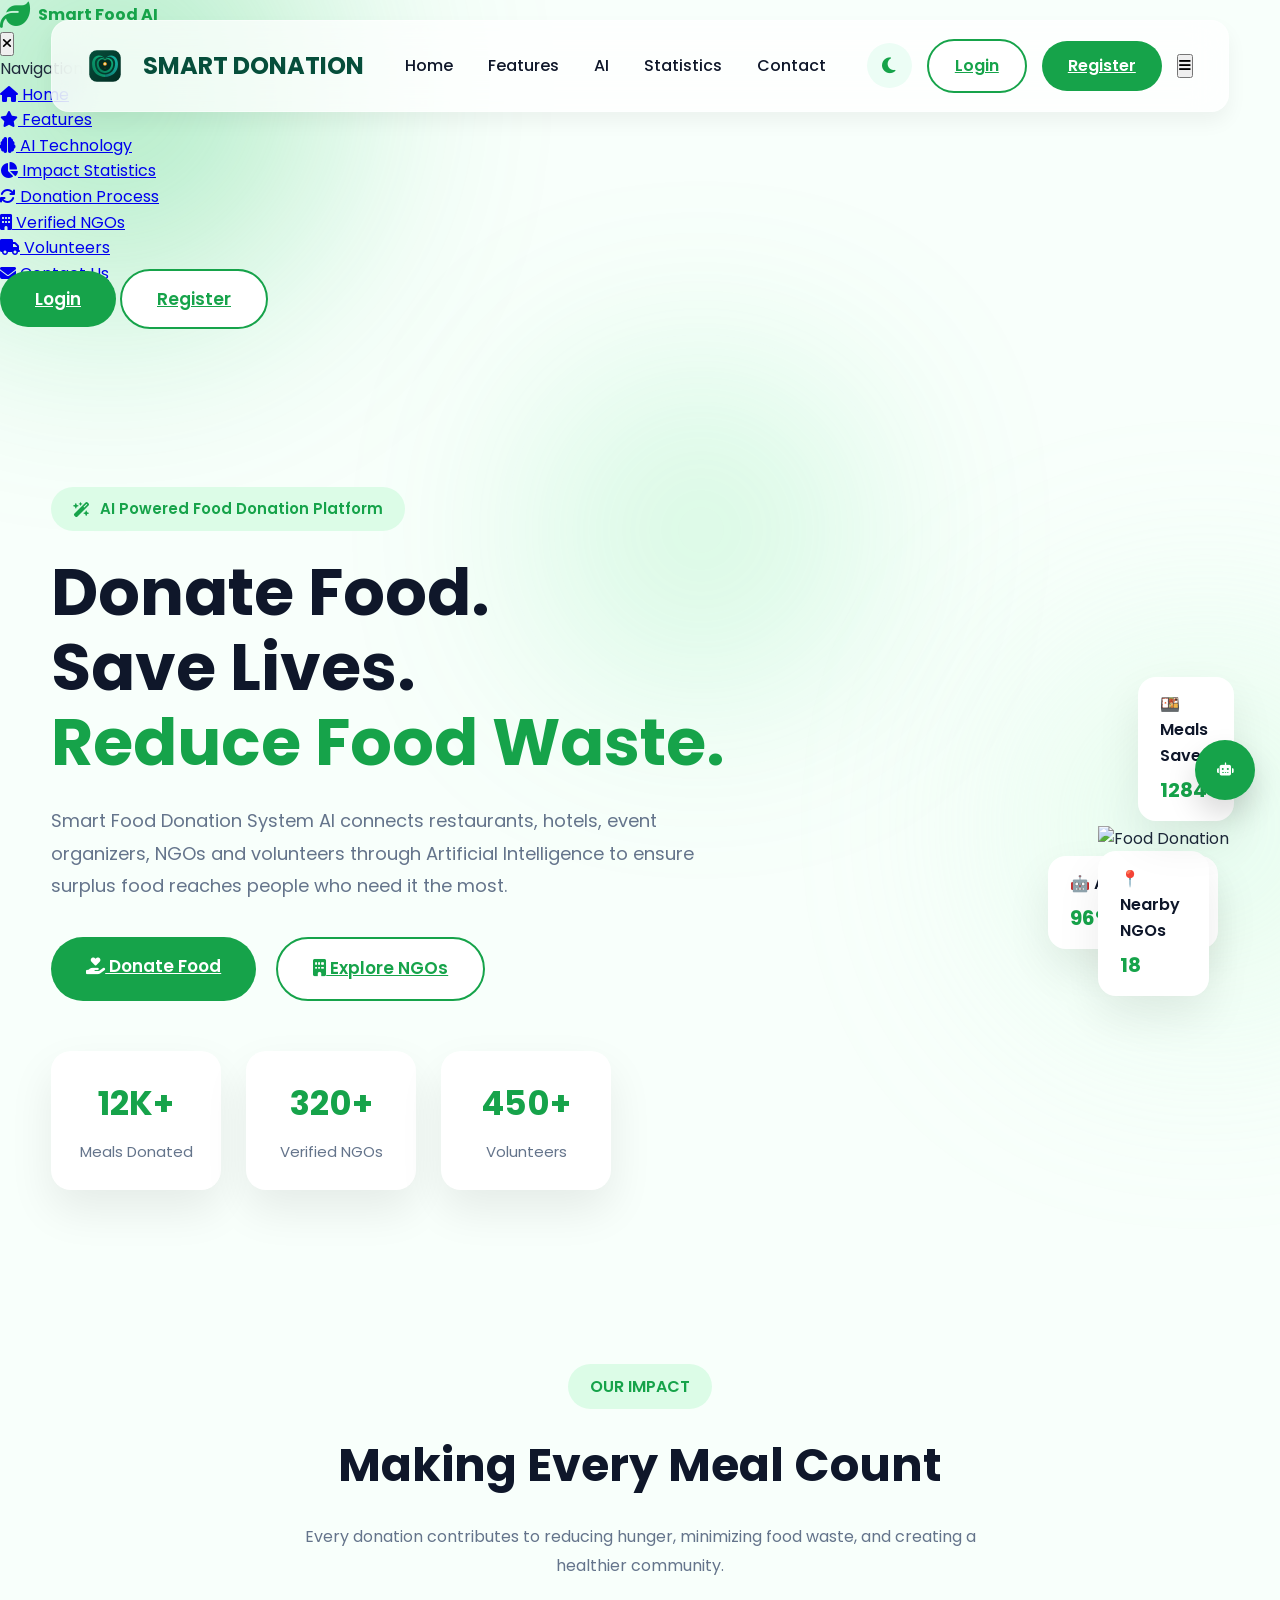
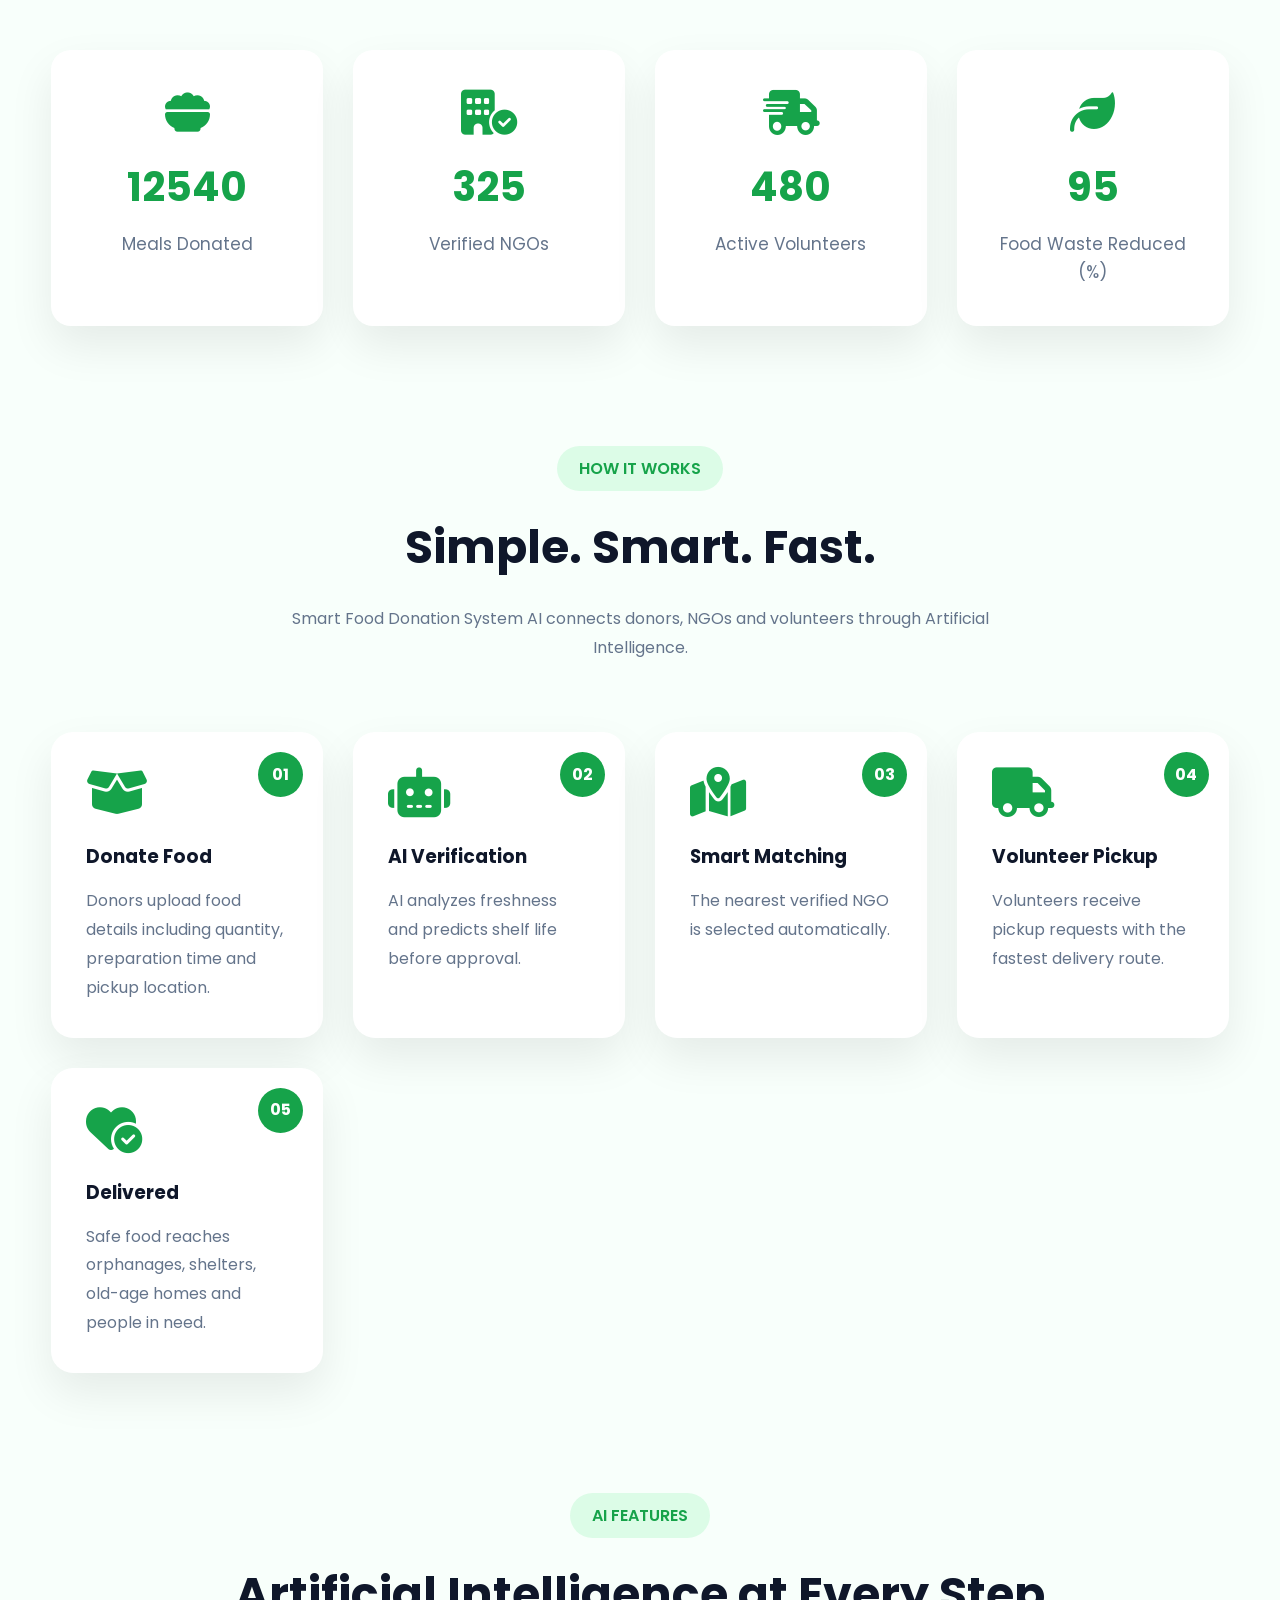
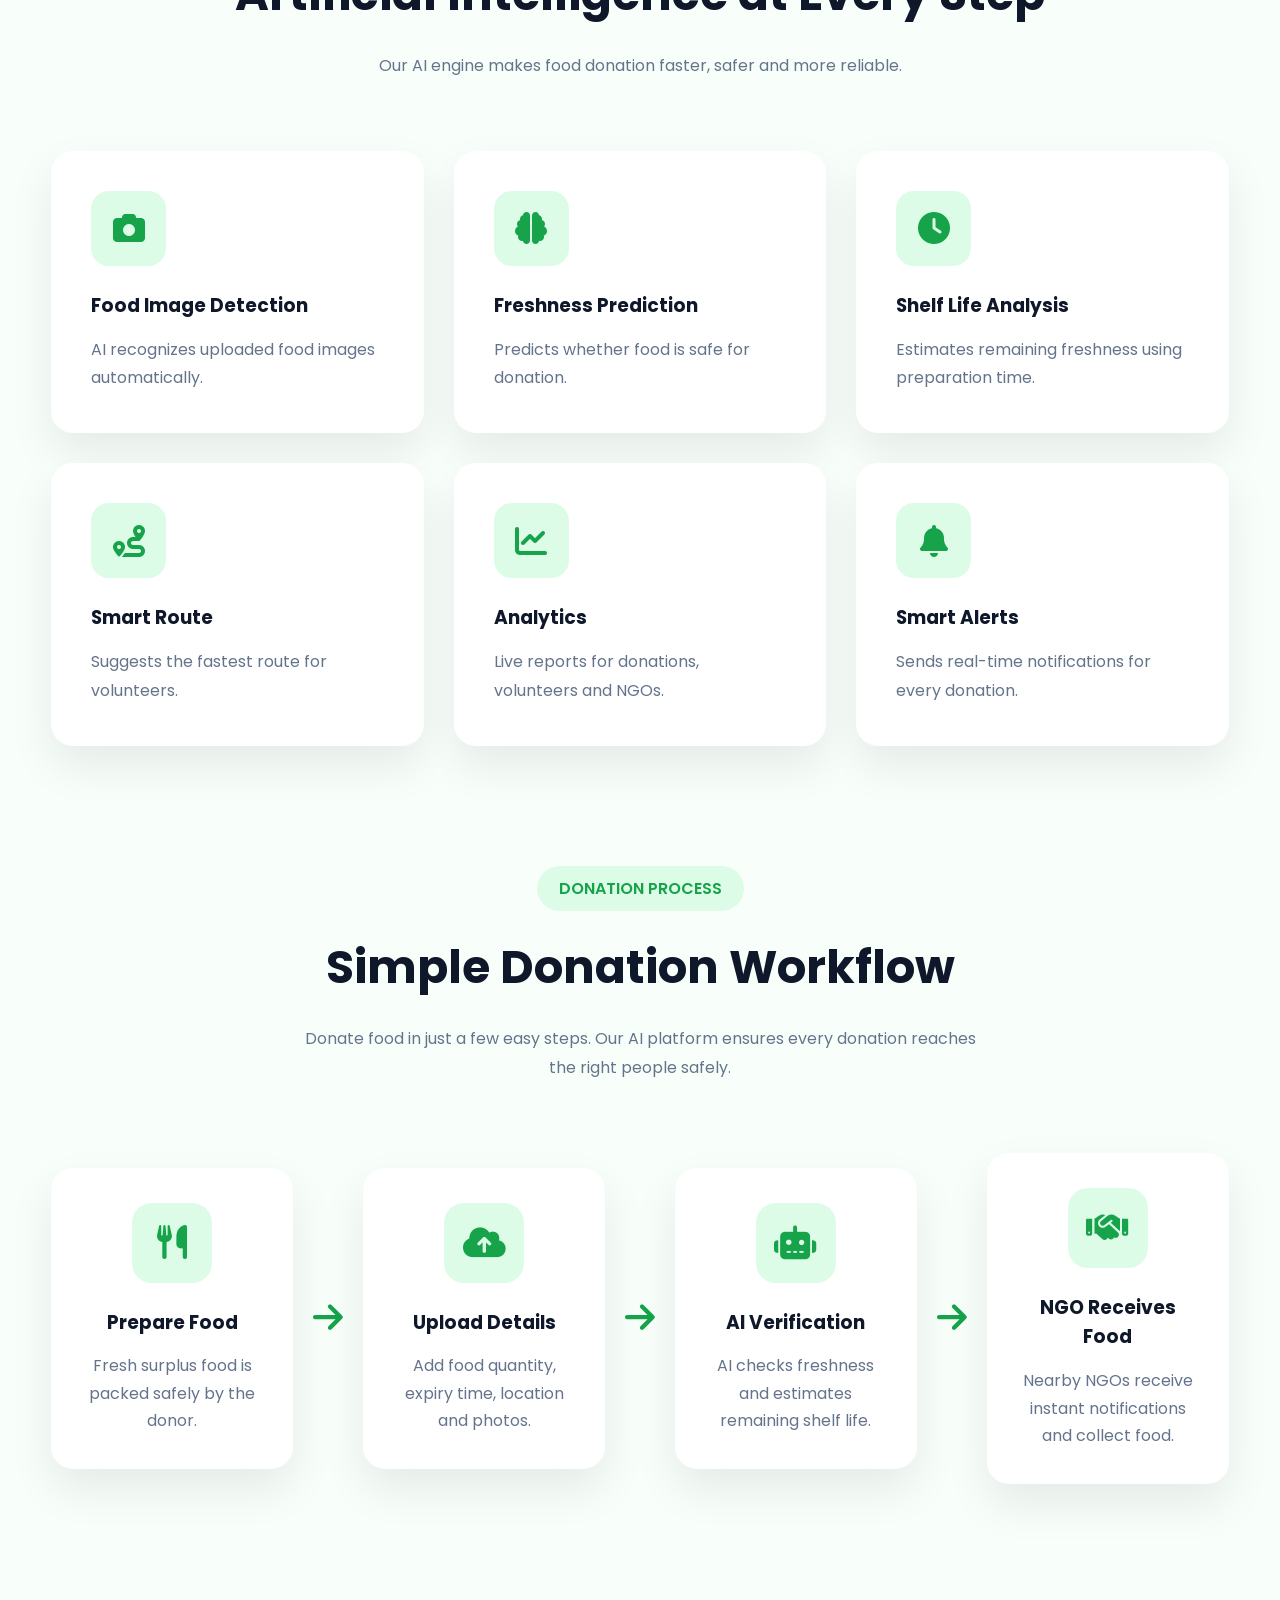
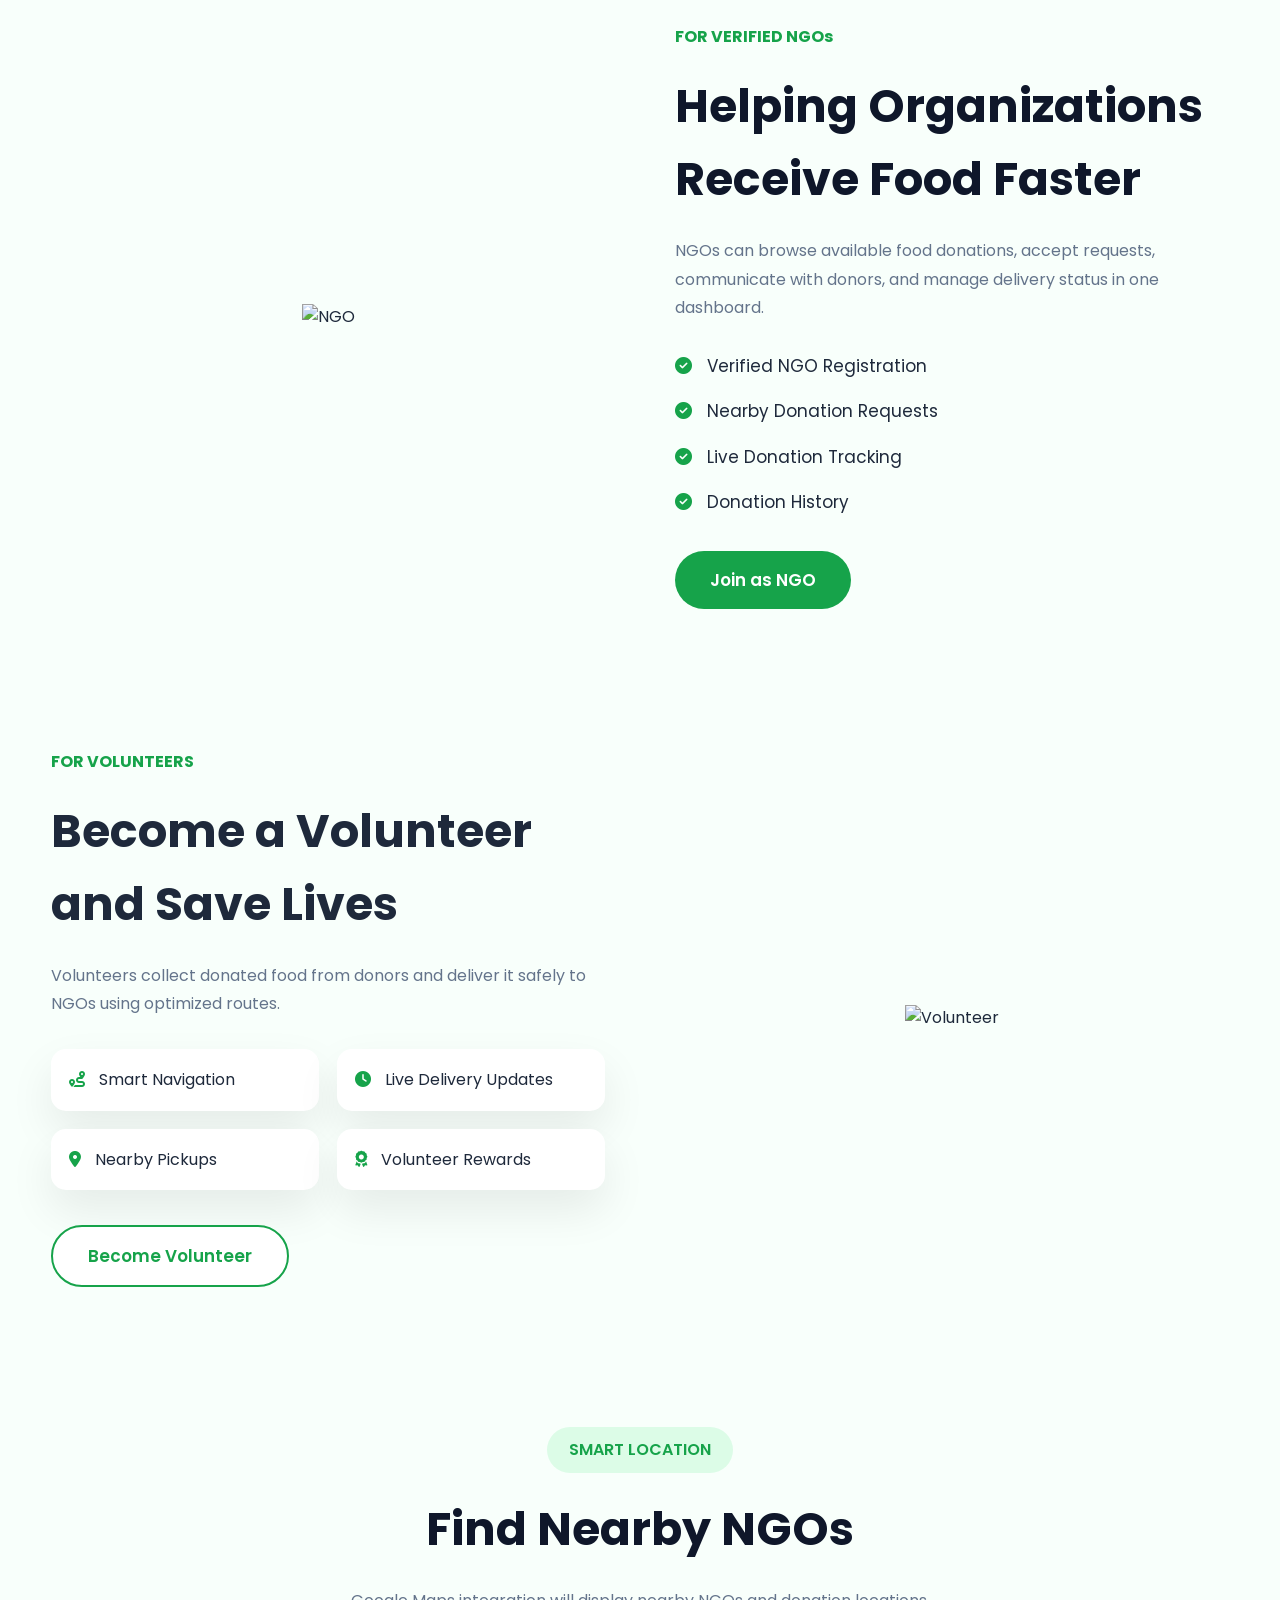
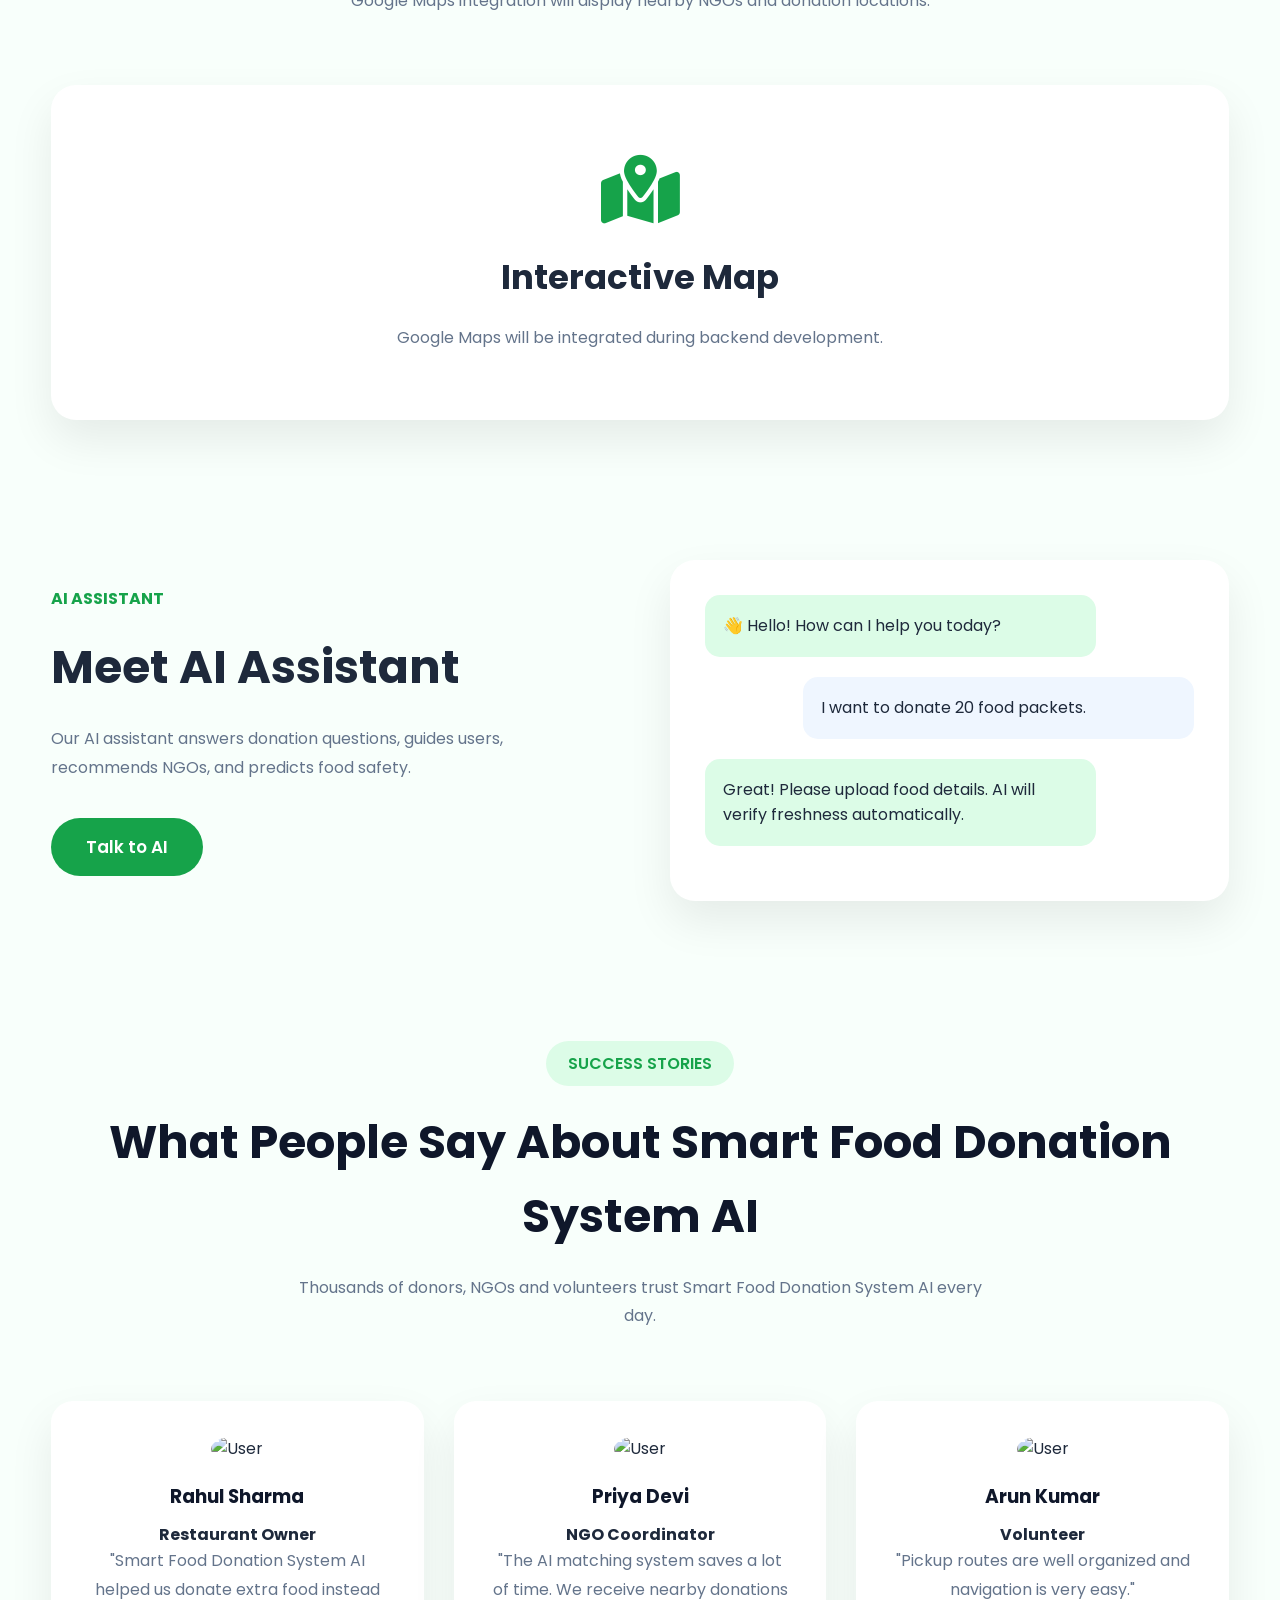
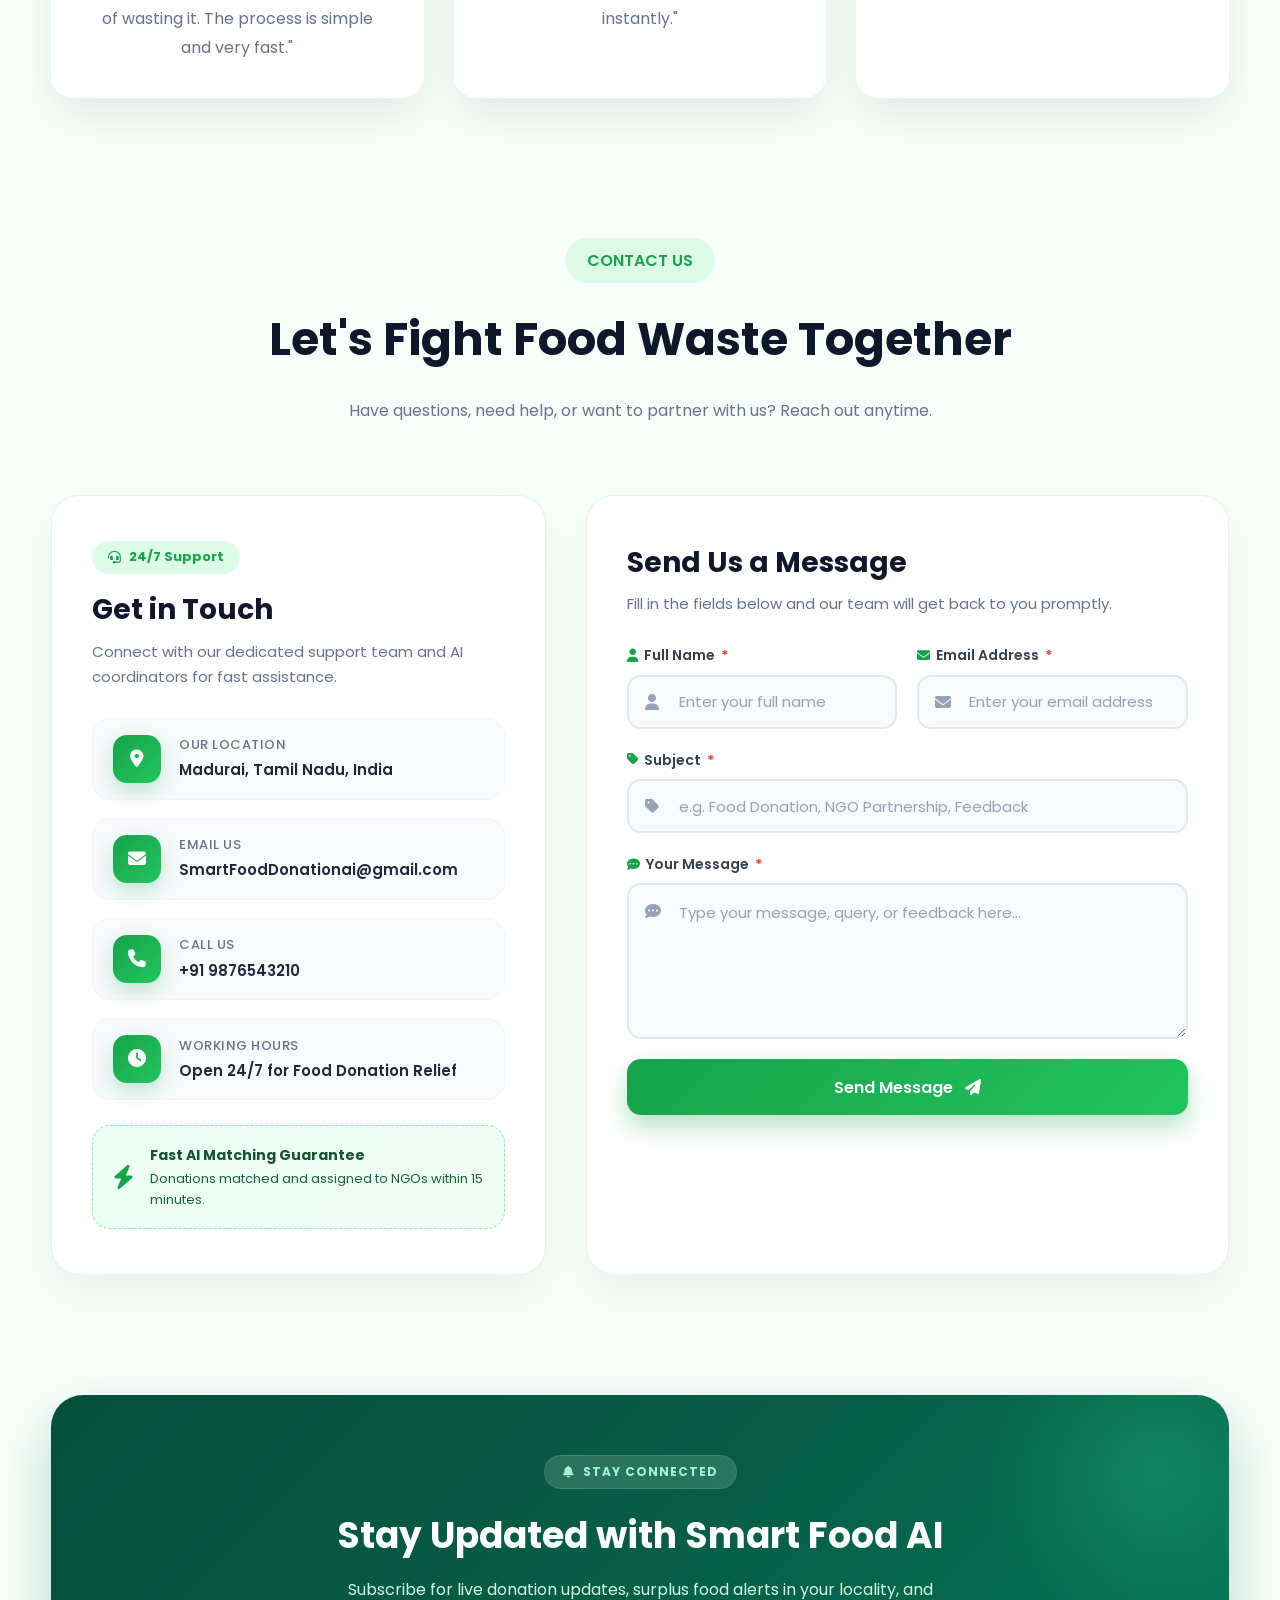
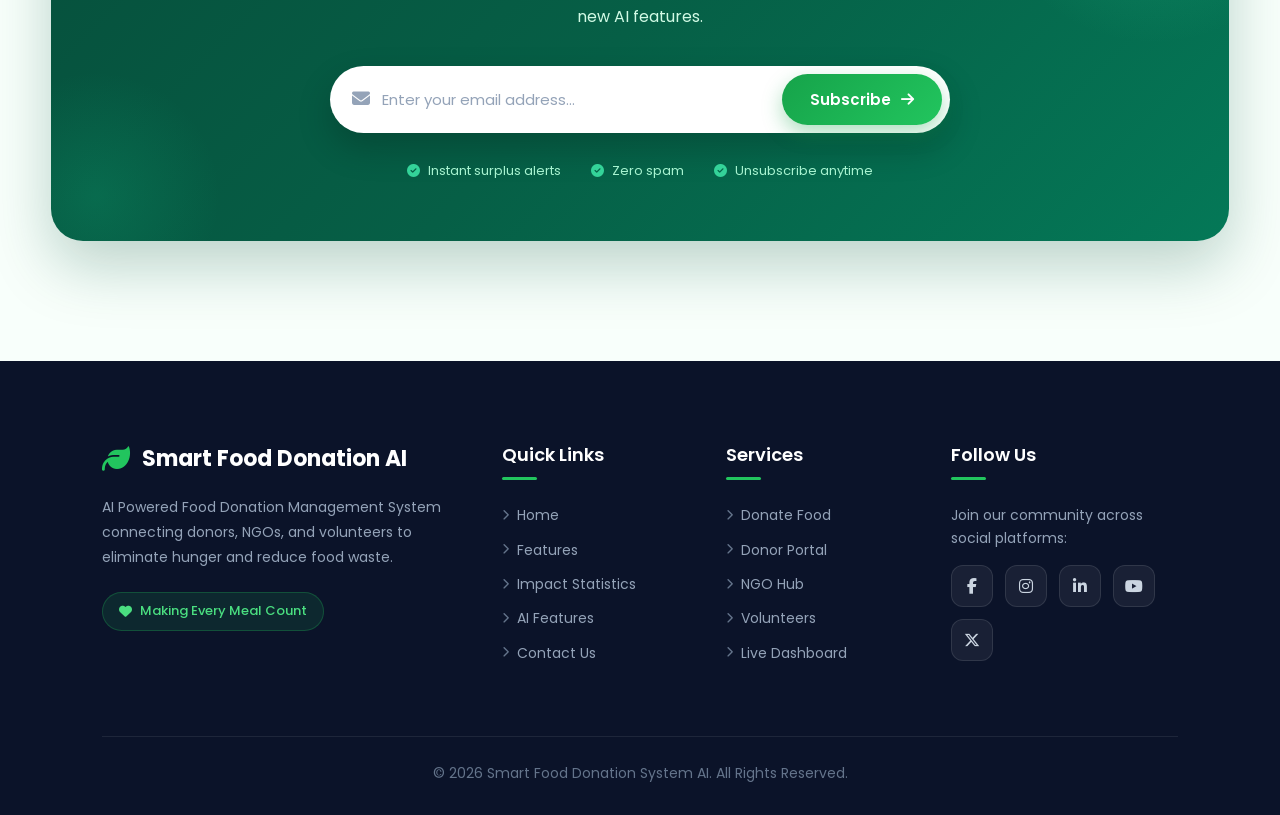
==== commit ca434a49: "Add Google Search Console verification tag" ====
--- a/frontend/index.html
+++ b/frontend/index.html
@@ -19,6 +19,8 @@
     <meta name="description"
           content="AI Powered Food Donation Management System">
 
+    <link rel="icon" href="images/logo.png" type="image/png">
+
     <!-- ==========================================
                 GOOGLE FONT
     =========================================== -->
@@ -45,6 +47,8 @@
 
     <link rel="stylesheet" href="css/style.css">
     <link rel="stylesheet" href="css/assistant.css">
+    <link rel="stylesheet" href="css/mobile.css">
+    <meta name="google-site-verification" content="gpbv8KOD7_IBasmr4TGAmknhAwCr1Jv27VRgWmyr-Ms" />
 </head>
 
 <body>
@@ -87,11 +91,8 @@
     <!-- Logo -->
 
     <div class="logo">
-
-        <i class="fa-solid fa-leaf"></i>
-
-        <span>Smart Food Donation System AI</span>
-
+        <img src="images/smart-donation-icon.svg" alt="Smart Donation" style="width: 36px; height: 36px; vertical-align: middle;">
+        <span style="font-weight: 700; color: #064e3b; margin-left: 8px;">SMART DONATION</span>
     </div>
 
     <!-- Navigation -->
@@ -154,7 +155,7 @@
 
     <div class="nav-right">
 
-        <button class="theme-btn">
+        <button class="theme-btn" aria-label="Toggle Theme">
 
             <i class="fa-solid fa-moon"></i>
 
@@ -172,11 +173,45 @@
 
 </a>
 
+        <!-- Mobile Navigation Hamburger Button -->
+        <button id="landingNavToggle" class="mobile-nav-toggle" aria-label="Toggle Navigation Menu">
+            <i class="fa-solid fa-bars"></i>
+        </button>
+
     </div>
 
 </nav>
 
 </header>
+
+<!-- Mobile Navigation Drawer -->
+<aside id="landingMobileDrawer" class="landing-mobile-drawer">
+    <div class="landing-drawer-header">
+        <div class="logo" style="font-size: 16px; font-weight: 700; color: #16a34a; display: flex; align-items: center; gap: 8px;">
+            <i class="fa-solid fa-leaf"></i>
+            <span>Smart Food AI</span>
+        </div>
+        <button id="landingDrawerClose" class="landing-drawer-close" aria-label="Close Navigation">
+            <i class="fa-solid fa-xmark"></i>
+        </button>
+    </div>
+    <span class="drawer-section-title">Navigation</span>
+    <ul class="landing-drawer-links">
+        <li><a href="#home"><i class="fa-solid fa-house"></i> Home</a></li>
+        <li><a href="#features"><i class="fa-solid fa-star"></i> Features</a></li>
+        <li><a href="#ai"><i class="fa-solid fa-brain"></i> AI Technology</a></li>
+        <li><a href="#statistics"><i class="fa-solid fa-chart-pie"></i> Impact Statistics</a></li>
+        <li><a href="#donation"><i class="fa-solid fa-arrows-rotate"></i> Donation Process</a></li>
+        <li><a href="#ngo"><i class="fa-solid fa-building"></i> Verified NGOs</a></li>
+        <li><a href="#volunteer"><i class="fa-solid fa-truck"></i> Volunteers</a></li>
+        <li><a href="#contact"><i class="fa-solid fa-envelope"></i> Contact Us</a></li>
+    </ul>
+    <div class="landing-drawer-actions">
+        <a href="login.html" class="primary-btn" style="background: #16a34a; color: white;">Login</a>
+        <a href="register.html" class="secondary-btn" style="border: 2px solid #16a34a; color: #16a34a; background: white;">Register</a>
+    </div>
+</aside>
+<div id="landingDrawerOverlay" class="sidebar-overlay"></div>
 
 <!-- ==========================================
                 MAIN
@@ -1423,6 +1458,7 @@
 
 </main>
 
+<script src="js/auth.js"></script>
 <script src="js/script.js"></script>
 <script src="js/assistant.js"></script>
 
--- a/frontend/css/assistant.css
+++ b/frontend/css/assistant.css
@@ -0,0 +1,467 @@
+/* ==========================================================
+                SMART FOOD DONATION AI ASSISTANT WIDGET CSS
+========================================================== */
+
+/* Floating Button styling (included here for modularity across all pages) */
+.floating-ai {
+    position: fixed;
+    width: 60px;
+    height: 60px;
+    border-radius: 50%;
+    display: flex;
+    justify-content: center;
+    align-items: center;
+    cursor: pointer;
+    box-shadow: 0 15px 30px rgba(0, 0, 0, 0.15);
+    z-index: 9999;
+    right: 25px;
+    bottom: 100px;
+    background: #16a34a;
+    color: white;
+    border: none;
+    outline: none;
+    transition: transform 0.2s, background-color 0.2s;
+}
+
+.floating-ai:hover {
+    transform: scale(1.05);
+    background: #22c55e;
+}
+
+.ai-chat-widget {
+    position: fixed;
+    right: 25px;
+    bottom: 175px;
+    width: 375px;
+    height: 520px;
+    max-height: calc(100vh - 220px);
+    max-width: calc(100vw - 50px);
+    display: flex;
+    flex-direction: column;
+    background: var(--light, #ffffff);
+    border-radius: 20px;
+    box-shadow: 0 15px 40px rgba(0, 0, 0, 0.15);
+    border: 1px solid var(--border, #e2e8f0);
+    z-index: 10000;
+    overflow: hidden;
+    transform: translateY(20px) scale(0.95);
+    opacity: 0;
+    visibility: hidden;
+    pointer-events: none;
+    transition: transform 0.3s cubic-bezier(0.16, 1, 0.3, 1), opacity 0.3s ease, visibility 0.3s ease;
+}
+
+.ai-chat-widget.show {
+    transform: translateY(0) scale(1);
+    opacity: 1;
+    visibility: visible;
+    pointer-events: auto;
+}
+
+/* Header */
+.ai-chat-header {
+    background: var(--primary, #16a34a);
+    color: white;
+    padding: 15px 20px;
+    display: flex;
+    justify-content: space-between;
+    align-items: center;
+    border-bottom: 1px solid rgba(0, 0, 0, 0.05);
+}
+
+.ai-chat-header-info {
+    display: flex;
+    align-items: center;
+    gap: 12px;
+}
+
+.ai-chat-avatar {
+    width: 38px;
+    height: 38px;
+    background: rgba(255, 255, 255, 0.2);
+    border-radius: 50%;
+    display: flex;
+    justify-content: center;
+    align-items: center;
+    font-size: 18px;
+}
+
+.ai-chat-title h3 {
+    font-size: 15px;
+    font-weight: 600;
+    margin: 0;
+    line-height: 1.2;
+}
+
+.ai-chat-title span {
+    font-size: 11px;
+    opacity: 0.9;
+    display: flex;
+    align-items: center;
+    gap: 5px;
+}
+
+.ai-chat-title span::before {
+    content: "";
+    display: inline-block;
+    width: 6px;
+    height: 6px;
+    background: #4ade80;
+    border-radius: 50%;
+}
+
+.ai-chat-close {
+    background: none;
+    border: none;
+    color: white;
+    font-size: 18px;
+    cursor: pointer;
+    opacity: 0.8;
+    transition: opacity 0.2s;
+    padding: 5px;
+}
+
+.ai-chat-close:hover {
+    opacity: 1;
+}
+
+/* Messages area */
+.ai-chat-messages {
+    flex-grow: 1;
+    padding: 20px;
+    overflow-y: auto;
+    background: #fcfdfd;
+    display: flex;
+    flex-direction: column;
+    gap: 14px;
+}
+
+/* Scrollbar styling */
+.ai-chat-messages::-webkit-scrollbar {
+    width: 5px;
+}
+
+.ai-chat-messages::-webkit-scrollbar-track {
+    background: transparent;
+}
+
+.ai-chat-messages::-webkit-scrollbar-thumb {
+    background: #cbd5e1;
+    border-radius: 4px;
+}
+
+/* Chat bubble styling */
+.ai-msg {
+    max-width: 80%;
+    padding: 10px 14px;
+    font-size: 13px;
+    line-height: 1.5;
+    box-shadow: 0 2px 4px rgba(0, 0, 0, 0.02);
+}
+
+.ai-msg.bot {
+    background: #f1f5f9;
+    color: #1e293b;
+    border-radius: 16px 16px 16px 4px;
+    align-self: flex-start;
+}
+
+.ai-msg.user {
+    background: var(--primary, #16a34a);
+    color: white;
+    border-radius: 16px 16px 4px 16px;
+    align-self: flex-end;
+}
+
+.ai-msg p {
+    margin: 0 0 8px 0;
+}
+
+.ai-msg p:last-child {
+    margin-bottom: 0;
+}
+
+.ai-msg ol, .ai-msg ul {
+    margin: 5px 0 0 18px;
+    padding: 0;
+}
+
+.ai-msg li {
+    margin-bottom: 4px;
+}
+
+.ai-msg a {
+    color: inherit;
+    text-decoration: underline;
+    font-weight: 500;
+}
+
+/* Typing indicator */
+.ai-typing-indicator {
+    display: flex;
+    align-items: center;
+    gap: 4px;
+    padding: 8px 14px;
+}
+
+.ai-typing-dot {
+    width: 6px;
+    height: 6px;
+    background: #64748b;
+    border-radius: 50%;
+    animation: ai-bounce 1.2s infinite ease-in-out;
+}
+
+.ai-typing-dot:nth-child(2) {
+    animation-delay: 0.2s;
+}
+
+.ai-typing-dot:nth-child(3) {
+    animation-delay: 0.4s;
+}
+
+@keyframes ai-bounce {
+    0%, 80%, 100% {
+        transform: translateY(0);
+    }
+    40% {
+        transform: translateY(-6px);
+    }
+}
+
+/* Action Chips */
+.ai-chat-chips {
+    display: flex;
+    flex-wrap: wrap;
+    gap: 6px;
+    padding: 10px 15px;
+    background: #ffffff;
+    border-top: 1px solid var(--border, #e2e8f0);
+}
+
+.ai-chip {
+    border: 1px solid var(--primary, #16a34a);
+    background: transparent;
+    color: var(--primary, #16a34a);
+    padding: 6px 12px;
+    border-radius: 20px;
+    font-size: 11px;
+    font-weight: 500;
+    cursor: pointer;
+    transition: all 0.2s;
+}
+
+.ai-chip:hover {
+    background: var(--primary, #16a34a);
+    color: white;
+}
+
+/* Input Area */
+.ai-chat-input-container {
+    display: flex;
+    align-items: center;
+    padding: 12px 15px;
+    border-top: 1px solid var(--border, #e2e8f0);
+    background: #ffffff;
+    gap: 8px;
+}
+
+.ai-chat-input-container input {
+    flex-grow: 1;
+    border: 1px solid var(--border, #e2e8f0);
+    outline: none;
+    font-size: 13px;
+    padding: 8px 14px;
+    background: #f8fafc;
+    border-radius: 20px;
+    transition: border-color 0.2s;
+}
+
+.ai-chat-input-container input:focus {
+    border-color: var(--primary, #16a34a);
+}
+
+.ai-chat-send {
+    border: none;
+    background: var(--primary, #16a34a);
+    color: white;
+    width: 34px;
+    height: 34px;
+    border-radius: 50%;
+    display: flex;
+    justify-content: center;
+    align-items: center;
+    cursor: pointer;
+    transition: transform 0.2s, background-color 0.2s;
+    font-size: 14px;
+}
+
+.ai-chat-send:hover {
+    transform: scale(1.05);
+    background: var(--secondary, #22c55e);
+}
+
+/* ==========================================================
+                DARK MODE OVERRIDES
+========================================================== */
+
+body.dark-mode .ai-chat-widget {
+    background: #1e293b;
+    border-color: #334155;
+    box-shadow: 0 15px 40px rgba(0, 0, 0, 0.35);
+}
+
+body.dark-mode .ai-chat-messages {
+    background: #0f172a;
+}
+
+body.dark-mode .ai-msg.bot {
+    background: #334155;
+    color: #f8fafc;
+}
+
+body.dark-mode .ai-chat-chips {
+    background: #1e293b;
+    border-top-color: #334155;
+}
+
+body.dark-mode .ai-chip {
+    border-color: #22c55e;
+    color: #22c55e;
+}
+
+body.dark-mode .ai-chip:hover {
+    background: #22c55e;
+    color: #0f172a;
+}
+
+body.dark-mode .ai-chat-input-container {
+    background: #1e293b;
+    border-top-color: #334155;
+}
+
+body.dark-mode .ai-chat-input-container input {
+    background: #0f172a;
+    border-color: #334155;
+    color: #f8fafc;
+}
+
+body.dark-mode .ai-chat-input-container input:focus {
+    border-color: #22c55e;
+}
+
+body.dark-mode .ai-typing-dot {
+    background: #94a3b8;
+}
+
+/* ==========================================================
+                DYNAMIC AUTOCOMPLETE SUGGESTIONS
+========================================================== */
+
+.ai-assistant {
+    position: relative;
+}
+
+.ai-suggestions-panel {
+    position: absolute;
+    bottom: 58px; /* sits right above the input container */
+    left: 15px;
+    right: 15px;
+    background: var(--light, #ffffff);
+    border: 1px solid var(--border, #e2e8f0);
+    border-radius: 12px;
+    box-shadow: 0 -4px 15px rgba(0, 0, 0, 0.08), 0 4px 15px rgba(0, 0, 0, 0.08);
+    z-index: 10001;
+    max-height: 180px;
+    overflow-y: auto;
+    display: none;
+    flex-direction: column;
+    padding: 6px 0;
+    transition: all 0.25s ease;
+}
+
+.ai-suggestions-panel.show {
+    display: flex;
+}
+
+.ai-suggestion-item {
+    padding: 10px 16px;
+    font-size: 13px;
+    color: #334155;
+    cursor: pointer;
+    text-align: left;
+    display: flex;
+    align-items: center;
+    gap: 10px;
+    transition: background 0.15s, color 0.15s;
+    border-bottom: 1px solid #f1f5f9;
+}
+
+.ai-suggestion-item:last-child {
+    border-bottom: none;
+}
+
+.ai-suggestion-item:hover {
+    background: #f0fdf4;
+    color: var(--primary, #16a34a);
+}
+
+.ai-suggestion-item i {
+    font-size: 11px;
+    color: var(--primary, #16a34a);
+    opacity: 0.7;
+}
+
+/* Dark Mode Suggestions */
+body.dark-mode .ai-suggestions-panel {
+    background: #1e293b;
+    border-color: #334155;
+    box-shadow: 0 -4px 15px rgba(0, 0, 0, 0.35), 0 4px 15px rgba(0, 0, 0, 0.35);
+}
+
+body.dark-mode .ai-suggestion-item {
+    color: #cbd5e1;
+    border-bottom-color: #334155;
+}
+
+body.dark-mode .ai-suggestion-item:hover {
+    background: #0f172a;
+    color: #22c55e;
+}
+
+body.dark-mode .ai-suggestion-item i {
+    color: #22c55e;
+}
+
+/* ==========================================================
+   MOBILE RESPONSIVE OVERRIDES (<= 768px)
+========================================================== */
+@media (max-width: 768px) {
+    .floating-ai {
+        right: 15px;
+        bottom: 25px;
+        width: 52px;
+        height: 52px;
+        font-size: 20px;
+    }
+
+    .ai-chat-widget {
+        right: 10px;
+        left: 10px;
+        bottom: 85px;
+        width: auto !important;
+        max-width: calc(100vw - 20px) !important;
+        height: calc(100vh - 120px) !important;
+        max-height: 560px !important;
+        border-radius: 18px;
+    }
+
+    .ai-suggestions-panel {
+        left: 10px;
+        right: 10px;
+        bottom: 60px;
+    }
+}
+
+
+
--- a/frontend/css/mobile.css
+++ b/frontend/css/mobile.css
@@ -0,0 +1,3737 @@
+/* ==========================================================
+   SMART FOOD DONATION AI - MASTER MOBILE RESPONSIVE SYSTEM
+   Targeted specifically for Android & Mobile Screens (<= 768px)
+   Engineered & Tested for: 360px, 390px, 412px (Pixel 7), 430px
+   Desktop (> 768px) remains 100% untouched.
+========================================================== */
+
+@media (max-width: 768px) {
+    /* ==========================================
+       1. GLOBAL RESET & BASE VIEWPORT STYLING
+       ========================================== */
+    html {
+        width: 100% !important;
+        max-width: 100% !important;
+        min-height: 100% !important;
+        height: auto !important;
+        margin: 0 !important;
+        padding: 0 !important;
+        overflow-x: clip !important;
+        overflow-y: auto !important;
+        -webkit-overflow-scrolling: touch !important;
+        touch-action: pan-y !important;
+    }
+
+    body {
+        width: 100% !important;
+        max-width: 100% !important;
+        min-height: 100% !important;
+        height: auto !important;
+        margin: 0 !important;
+        padding: 0 !important;
+        overflow-x: clip !important;
+        overflow-y: visible !important;
+        -webkit-overflow-scrolling: touch !important;
+        touch-action: pan-y !important;
+        position: relative !important;
+        background: #f8fffb !important;
+        -webkit-tap-highlight-color: transparent;
+        -webkit-text-size-adjust: 100%;
+        font-family: "Poppins", sans-serif !important;
+    }
+
+    *,
+    *::before,
+    *::after {
+        box-sizing: border-box !important;
+    }
+
+    img, video, canvas, svg {
+        max-width: 100% !important;
+        height: auto;
+    }
+
+    /* ==========================================
+       2. LANDING PAGE NAVBAR & HEADER (index.html)
+       ========================================== */
+    header:has(.navbar),
+    body.landing-page header {
+        position: fixed !important;
+        top: 0 !important;
+        left: 0 !important;
+        width: 100% !important;
+        max-width: 100vw !important;
+        z-index: 9999 !important;
+        background: rgba(255, 255, 255, 0.95) !important;
+        backdrop-filter: blur(12px) !important;
+        -webkit-backdrop-filter: blur(12px) !important;
+        box-shadow: 0 4px 20px rgba(0, 0, 0, 0.06) !important;
+        padding: 0 !important;
+        margin: 0 !important;
+    }
+
+    /* All module & section headers must scroll naturally with the document */
+    .container header,
+    .main-content header,
+    .main-section header,
+    section header,
+    .dashboard header {
+        position: relative !important;
+        top: auto !important;
+        left: auto !important;
+        z-index: 1 !important;
+        width: 100% !important;
+        background: transparent !important;
+        backdrop-filter: none !important;
+        -webkit-backdrop-filter: none !important;
+        box-shadow: none !important;
+        padding: 0 !important;
+        margin-bottom: 18px !important;
+    }
+
+    .navbar {
+        width: 100% !important;
+        max-width: 100% !important;
+        margin: 0 !important;
+        padding: 10px 14px !important;
+        display: flex !important;
+        flex-direction: row !important;
+        align-items: center !important;
+        justify-content: space-between !important;
+        background: transparent !important;
+        border: none !important;
+        border-radius: 0 !important;
+        box-shadow: none !important;
+        box-sizing: border-box !important;
+    }
+
+    .navbar .logo {
+        display: flex !important;
+        align-items: center !important;
+        gap: 8px !important;
+        font-size: 15px !important;
+        font-weight: 700 !important;
+        color: #16a34a !important;
+        text-decoration: none !important;
+        white-space: nowrap !important;
+        overflow: hidden !important;
+        text-overflow: ellipsis !important;
+        max-width: calc(100% - 130px) !important;
+    }
+
+    .navbar .logo i {
+        font-size: 18px !important;
+        flex-shrink: 0 !important;
+    }
+
+    .navbar .logo span {
+        font-size: 14px !important;
+        white-space: nowrap !important;
+        overflow: hidden !important;
+        text-overflow: ellipsis !important;
+    }
+
+    /* Hide desktop nav links row on mobile */
+    .navbar .nav-links {
+        display: none !important;
+    }
+
+    .navbar .nav-right {
+        display: flex !important;
+        align-items: center !important;
+        gap: 6px !important;
+        flex-shrink: 0 !important;
+    }
+
+    .navbar .theme-btn {
+        width: 36px !important;
+        height: 36px !important;
+        min-width: 36px !important;
+        border-radius: 50% !important;
+        font-size: 14px !important;
+        display: inline-flex !important;
+        align-items: center !important;
+        justify-content: center !important;
+        padding: 0 !important;
+    }
+
+    .navbar .login-btn {
+        padding: 6px 12px !important;
+        font-size: 12.5px !important;
+        border-radius: 20px !important;
+        display: inline-flex !important;
+        align-items: center !important;
+        justify-content: center !important;
+        font-weight: 600 !important;
+        text-decoration: none !important;
+    }
+
+    .navbar .register-btn {
+        display: none !important; /* Kept in mobile menu to avoid crowding header */
+    }
+
+    /* Mobile Hamburger Menu Button for Landing Page */
+    .mobile-nav-toggle {
+        display: inline-flex !important;
+        align-items: center !important;
+        justify-content: center !important;
+        width: 36px !important;
+        height: 36px !important;
+        min-width: 36px !important;
+        border-radius: 8px !important;
+        background: #f0fdf4 !important;
+        border: 1px solid #bbf7d0 !important;
+        color: #16a34a !important;
+        font-size: 16px !important;
+        cursor: pointer !important;
+        padding: 0 !important;
+        margin-left: 4px !important;
+    }
+
+    /* Landing Mobile Navigation Drawer */
+    .landing-mobile-drawer {
+        position: fixed !important;
+        top: 0 !important;
+        left: 0 !important;
+        width: 290px !important;
+        max-width: 85vw !important;
+        height: 100vh !important;
+        height: 100dvh !important;
+        background: #ffffff !important;
+        z-index: 100000 !important;
+        transform: translateX(-100%) !important;
+        transition: transform 0.3s cubic-bezier(0.4, 0, 0.2, 1) !important;
+        box-shadow: none !important;
+        overflow-y: auto !important;
+        -webkit-overflow-scrolling: touch !important;
+        padding: 24px 18px !important;
+        display: flex !important;
+        flex-direction: column !important;
+        box-sizing: border-box !important;
+    }
+
+    .landing-mobile-drawer.open {
+        transform: translateX(0) !important;
+        box-shadow: 12px 0 40px rgba(0, 0, 0, 0.35) !important;
+    }
+
+    .landing-drawer-header {
+        display: flex !important;
+        align-items: center !important;
+        justify-content: space-between !important;
+        padding-bottom: 16px !important;
+        border-bottom: 1px solid #f1f5f9 !important;
+        margin-bottom: 16px !important;
+    }
+
+    .landing-drawer-close {
+        width: 32px !important;
+        height: 32px !important;
+        border-radius: 50% !important;
+        background: #f1f5f9 !important;
+        border: none !important;
+        color: #64748b !important;
+        display: flex !important;
+        align-items: center !important;
+        justify-content: center !important;
+        font-size: 16px !important;
+        cursor: pointer !important;
+    }
+
+    .landing-drawer-links {
+        list-style: none !important;
+        padding: 0 !important;
+        margin: 0 !important;
+        display: flex !important;
+        flex-direction: column !important;
+        gap: 6px !important;
+    }
+
+    .landing-drawer-links li a {
+        display: flex !important;
+        align-items: center !important;
+        gap: 12px !important;
+        padding: 10px 14px !important;
+        border-radius: 10px !important;
+        color: #334155 !important;
+        text-decoration: none !important;
+        font-size: 14px !important;
+        font-weight: 500 !important;
+        transition: all 0.2s ease !important;
+    }
+
+    .landing-drawer-links li a:active,
+    .landing-drawer-links li a:hover {
+        background: #f0fdf4 !important;
+        color: #16a34a !important;
+    }
+
+    .landing-drawer-links li a i {
+        font-size: 16px !important;
+        color: #16a34a !important;
+        width: 20px !important;
+        text-align: center !important;
+    }
+
+    .drawer-section-title {
+        font-size: 11px !important;
+        font-weight: 700 !important;
+        text-transform: uppercase !important;
+        color: #94a3b8 !important;
+        letter-spacing: 0.5px !important;
+        margin: 16px 0 8px 12px !important;
+    }
+
+    .landing-drawer-actions {
+        margin-top: auto !important;
+        padding-top: 16px !important;
+        display: flex !important;
+        flex-direction: column !important;
+        gap: 8px !important;
+    }
+
+    .landing-drawer-actions a {
+        width: 100% !important;
+        height: 44px !important;
+        display: flex !important;
+        align-items: center !important;
+        justify-content: center !important;
+        border-radius: 10px !important;
+        font-size: 14px !important;
+        font-weight: 600 !important;
+        text-decoration: none !important;
+    }
+
+    /* ==========================================
+       3. MAIN CONTAINER & HERO SECTION (index.html)
+       ========================================== */
+    main#home {
+        margin-top: 65px !important;
+        width: 100% !important;
+        max-width: 100vw !important;
+        padding: 0 !important;
+        overflow-x: hidden !important;
+    }
+
+    .hero {
+        width: 100% !important;
+        max-width: 100% !important;
+        margin: 10px auto 30px auto !important;
+        padding: 10px 16px !important;
+        display: flex !important;
+        flex-direction: column !important;
+        align-items: center !important;
+        text-align: center !important;
+        gap: 24px !important;
+        min-height: auto !important;
+        box-sizing: border-box !important;
+    }
+
+    .hero-content {
+        width: 100% !important;
+        max-width: 100% !important;
+        padding: 0 !important;
+    }
+
+    .hero-badge {
+        font-size: 11.5px !important;
+        padding: 6px 14px !important;
+        margin-bottom: 14px !important;
+        display: inline-flex !important;
+        gap: 6px !important;
+    }
+
+    .hero-content h1 {
+        font-size: 27px !important;
+        line-height: 1.25 !important;
+        margin-bottom: 14px !important;
+        word-break: break-word !important;
+    }
+
+    .hero-content p {
+        font-size: 13.5px !important;
+        line-height: 1.5 !important;
+        max-width: 100% !important;
+        margin: 0 auto 20px auto !important;
+        color: #64748b !important;
+    }
+
+    .hero-buttons {
+        display: flex !important;
+        flex-direction: column !important;
+        gap: 10px !important;
+        width: 100% !important;
+        margin-bottom: 24px !important;
+    }
+
+    .primary-btn,
+    .secondary-btn {
+        width: 100% !important;
+        height: 48px !important;
+        padding: 0 16px !important;
+        display: inline-flex !important;
+        align-items: center !important;
+        justify-content: center !important;
+        gap: 8px !important;
+        font-size: 14.5px !important;
+        font-weight: 600 !important;
+        border-radius: 12px !important;
+        text-decoration: none !important;
+        box-sizing: border-box !important;
+    }
+
+    /* Hero Quick Statistics - 3 Columns on 412px */
+    .hero-stats {
+        display: grid !important;
+        grid-template-columns: repeat(3, minmax(0, 1fr)) !important;
+        gap: 8px !important;
+        width: 100% !important;
+        margin: 0 !important;
+    }
+
+    .stat-card {
+        min-width: 0 !important;
+        width: 100% !important;
+        padding: 12px 6px !important;
+        border-radius: 14px !important;
+        box-sizing: border-box !important;
+    }
+
+    .stat-card h2 {
+        font-size: 19px !important;
+        margin-bottom: 2px !important;
+    }
+
+    .stat-card p {
+        font-size: 10.5px !important;
+        line-height: 1.2 !important;
+    }
+
+    /* Hero Image & Floating Badges */
+    .hero-image {
+        width: 100% !important;
+        max-width: 360px !important;
+        margin: 0 auto !important;
+        position: relative !important;
+        border-radius: 16px !important;
+        overflow: visible !important;
+    }
+
+    .hero-image img {
+        width: 100% !important;
+        max-width: 100% !important;
+        height: auto !important;
+        border-radius: 16px !important;
+    }
+
+    .floating-card {
+        padding: 6px 10px !important;
+        border-radius: 10px !important;
+        font-size: 10.5px !important;
+        box-shadow: 0 4px 14px rgba(0, 0, 0, 0.1) !important;
+    }
+
+    .floating-card strong {
+        font-size: 13px !important;
+        margin-top: 2px !important;
+    }
+
+    .ai-card {
+        top: 10px !important;
+        left: 6px !important;
+    }
+
+    .map-card {
+        top: 10px !important;
+        right: 6px !important;
+    }
+
+    .safe-card {
+        bottom: 10px !important;
+        left: 6px !important;
+    }
+
+    /* ==========================================
+       4. ALL LANDING PAGE SECTIONS (index.html)
+       ========================================== */
+    .impact-section,
+    .how-it-works,
+    .ai-features,
+    .donation-process,
+    .ngo-section,
+    .volunteer-section,
+    .map-preview,
+    .chat-preview,
+    .testimonials,
+    .contact-section,
+    .newsletter,
+    footer {
+        width: 100% !important;
+        max-width: 100% !important;
+        margin: 35px auto !important;
+        padding: 0 16px !important;
+        box-sizing: border-box !important;
+    }
+
+    .section-header {
+        margin-bottom: 20px !important;
+        text-align: center !important;
+        width: 100% !important;
+        padding: 0 !important;
+    }
+
+    .section-header span {
+        font-size: 11.5px !important;
+    }
+
+    .section-header h2 {
+        font-size: 23px !important;
+        line-height: 1.3 !important;
+        margin-bottom: 8px !important;
+    }
+
+    .section-header p {
+        font-size: 13px !important;
+        line-height: 1.5 !important;
+        max-width: 100% !important;
+    }
+
+    /* Impact Grid */
+    .impact-grid {
+        display: grid !important;
+        grid-template-columns: repeat(2, minmax(0, 1fr)) !important;
+        gap: 10px !important;
+        width: 100% !important;
+    }
+
+    .impact-card {
+        padding: 16px 10px !important;
+        border-radius: 14px !important;
+        min-width: 0 !important;
+        width: 100% !important;
+        box-sizing: border-box !important;
+    }
+
+    .impact-card i {
+        font-size: 28px !important;
+        margin-bottom: 10px !important;
+    }
+
+    .impact-card h2 {
+        font-size: 22px !important;
+        margin-bottom: 4px !important;
+    }
+
+    .impact-card p {
+        font-size: 11.5px !important;
+    }
+
+    /* Steps Grid (How it works) & AI Grid */
+    .steps-grid,
+    .ai-grid {
+        display: grid !important;
+        grid-template-columns: 1fr !important;
+        gap: 12px !important;
+        width: 100% !important;
+    }
+
+    .step-card,
+    .feature-card {
+        padding: 18px 14px !important;
+        border-radius: 16px !important;
+        width: 100% !important;
+        box-sizing: border-box !important;
+    }
+
+    .step-card i,
+    .feature-card i {
+        font-size: 28px !important;
+        margin-bottom: 12px !important;
+    }
+
+    .step-card h3,
+    .feature-card h3 {
+        font-size: 17px !important;
+        margin-bottom: 6px !important;
+    }
+
+    .step-card p,
+    .feature-card p {
+        font-size: 13px !important;
+        line-height: 1.5 !important;
+    }
+
+    .step-number {
+        width: 36px !important;
+        height: 36px !important;
+        font-size: 14px !important;
+        top: 14px !important;
+        right: 14px !important;
+    }
+
+    /* Donation Workflow Process */
+    .process-container {
+        display: flex !important;
+        flex-direction: column !important;
+        gap: 10px !important;
+        width: 100% !important;
+    }
+
+    .process-card {
+        width: 100% !important;
+        min-width: 0 !important;
+        padding: 16px 14px !important;
+        border-radius: 14px !important;
+        box-sizing: border-box !important;
+    }
+
+    .process-card h3 {
+        font-size: 16px !important;
+        margin-bottom: 6px !important;
+    }
+
+    .process-card p {
+        font-size: 12.5px !important;
+    }
+
+    .process-arrow {
+        transform: rotate(90deg) !important;
+        margin: 2px auto !important;
+        font-size: 16px !important;
+    }
+
+    /* NGO & Volunteer Split Sections */
+    .ngo-content,
+    .volunteer-section {
+        display: flex !important;
+        flex-direction: column !important;
+        gap: 18px !important;
+        width: 100% !important;
+    }
+
+    .ngo-image,
+    .volunteer-image {
+        width: 100% !important;
+        text-align: center !important;
+    }
+
+    .ngo-image img,
+    .volunteer-image img {
+        width: 100% !important;
+        max-width: 280px !important;
+        height: auto !important;
+    }
+
+    .ngo-text,
+    .volunteer-text {
+        width: 100% !important;
+    }
+
+    .ngo-text h2,
+    .volunteer-text h2 {
+        font-size: 22px !important;
+        line-height: 1.3 !important;
+        margin-bottom: 10px !important;
+    }
+
+    .ngo-text p,
+    .volunteer-text p {
+        font-size: 13px !important;
+        line-height: 1.5 !important;
+        margin-bottom: 14px !important;
+    }
+
+    .volunteer-features {
+        display: grid !important;
+        grid-template-columns: 1fr 1fr !important;
+        gap: 8px !important;
+        margin-bottom: 16px !important;
+    }
+
+    .volunteer-features div {
+        padding: 8px !important;
+        font-size: 12px !important;
+        border-radius: 8px !important;
+    }
+
+    /* Map Box */
+    .map-box {
+        padding: 24px 14px !important;
+        border-radius: 16px !important;
+        width: 100% !important;
+        box-sizing: border-box !important;
+    }
+
+    /* Chat Preview Window */
+    .chat-preview {
+        display: flex !important;
+        flex-direction: column !important;
+        gap: 16px !important;
+        width: 100% !important;
+    }
+
+    .chat-left h2 {
+        font-size: 22px !important;
+    }
+
+    .chat-left p {
+        font-size: 13px !important;
+        margin-bottom: 14px !important;
+    }
+
+    .chat-window {
+        width: 100% !important;
+        border-radius: 16px !important;
+        padding: 14px !important;
+        box-sizing: border-box !important;
+    }
+
+    .bot-message,
+    .user-message {
+        font-size: 12.5px !important;
+        padding: 10px 14px !important;
+        max-width: 90% !important;
+    }
+
+    /* Testimonials */
+    .testimonial-grid {
+        display: grid !important;
+        grid-template-columns: 1fr !important;
+        gap: 12px !important;
+        width: 100% !important;
+    }
+
+    .testimonial-card {
+        padding: 18px 14px !important;
+        border-radius: 16px !important;
+        width: 100% !important;
+        box-sizing: border-box !important;
+    }
+
+    /* Contact Section */
+    .contact-container {
+        display: flex !important;
+        flex-direction: column !important;
+        gap: 18px !important;
+        width: 100% !important;
+    }
+
+    .contact-info-card,
+    .contact-form-card {
+        padding: 18px 14px !important;
+        border-radius: 16px !important;
+        width: 100% !important;
+        box-sizing: border-box !important;
+    }
+
+    .contact-card-header h3,
+    .form-header h3 {
+        font-size: 18px !important;
+    }
+
+    .contact-card-header p,
+    .form-header p {
+        font-size: 12.5px !important;
+    }
+
+    .form-row {
+        display: flex !important;
+        flex-direction: column !important;
+        gap: 10px !important;
+        width: 100% !important;
+    }
+
+    .form-group label {
+        font-size: 12.5px !important;
+    }
+
+    .input-wrapper input,
+    .input-wrapper textarea {
+        font-size: 13.5px !important;
+        padding: 10px 12px 10px 36px !important;
+        border-radius: 10px !important;
+        width: 100% !important;
+    }
+
+    .contact-submit-btn {
+        width: 100% !important;
+        height: 48px !important;
+        border-radius: 10px !important;
+        font-size: 14.5px !important;
+    }
+
+    /* Newsletter Card */
+    .newsletter-card {
+        padding: 24px 16px !important;
+        border-radius: 18px !important;
+        width: 100% !important;
+        box-sizing: border-box !important;
+    }
+
+    .newsletter-content h2 {
+        font-size: 21px !important;
+    }
+
+    .newsletter-content p {
+        font-size: 13px !important;
+    }
+
+    .newsletter-box {
+        display: flex !important;
+        flex-direction: column !important;
+        gap: 10px !important;
+        width: 100% !important;
+        padding: 0 !important;
+        background: transparent !important;
+        border: none !important;
+    }
+
+    .newsletter-input-group {
+        width: 100% !important;
+        height: 48px !important;
+    }
+
+    .newsletter-input-group input {
+        width: 100% !important;
+        height: 48px !important;
+        border-radius: 10px !important;
+        font-size: 13.5px !important;
+    }
+
+    .newsletter-btn {
+        width: 100% !important;
+        height: 48px !important;
+        border-radius: 10px !important;
+        font-size: 14.5px !important;
+        justify-content: center !important;
+    }
+
+    .newsletter-benefits {
+        flex-direction: column !important;
+        gap: 6px !important;
+        align-items: center !important;
+    }
+
+    /* Footer */
+    footer {
+        padding: 0 16px 20px 16px !important;
+    }
+
+    .footer-container {
+        display: flex !important;
+        flex-direction: column !important;
+        gap: 22px !important;
+        width: 100% !important;
+        padding: 24px 0 !important;
+    }
+
+    .footer-brand h2 {
+        font-size: 20px !important;
+    }
+
+    .footer-about p {
+        font-size: 12.5px !important;
+    }
+
+    .footer-links h3,
+    .footer-social h3 {
+        font-size: 16px !important;
+        margin-bottom: 10px !important;
+    }
+
+    .footer-links a {
+        font-size: 13px !important;
+        margin-bottom: 6px !important;
+    }
+
+    .footer-bottom {
+        font-size: 12px !important;
+        text-align: center !important;
+        padding-top: 15px !important;
+    }
+
+    /* Floating action buttons */
+    .scroll-top {
+        right: 14px !important;
+        bottom: 80px !important;
+        width: 44px !important;
+        height: 44px !important;
+        font-size: 18px !important;
+    }
+
+    .floating-ai {
+        right: 14px !important;
+        bottom: 20px !important;
+        width: 48px !important;
+        height: 48px !important;
+        font-size: 19px !important;
+    }
+
+    /* ==========================================
+       5. DASHBOARD SHELL & MAIN CONTENT (dashboard.html)
+       ========================================== */
+    .dashboard {
+        display: block !important;
+        width: 100% !important;
+        max-width: 100% !important;
+        min-height: 100vh !important;
+        min-height: 100dvh !important;
+        height: auto !important;
+        overflow-x: hidden !important;
+        overflow-y: visible !important;
+        position: relative !important;
+    }
+
+    .main-content {
+        display: block !important;
+        margin-left: 0 !important;
+        width: 100% !important;
+        max-width: 100% !important;
+        min-width: 0 !important;
+        height: auto !important;
+        min-height: 100% !important;
+        padding: 12px 14px 60px 14px !important;
+        box-sizing: border-box !important;
+        overflow-x: hidden !important;
+        overflow-y: visible !important;
+        touch-action: pan-y !important;
+    }
+
+    .container {
+        width: 100% !important;
+        max-width: 100% !important;
+        padding: 0 !important;
+        margin: 0 auto !important;
+        box-sizing: border-box !important;
+        overflow-x: hidden !important;
+        overflow-y: visible !important;
+    }
+
+    body > .container {
+        padding: 14px 14px !important;
+        overflow-y: visible !important;
+    }
+
+    .back-link {
+        display: inline-flex !important;
+        align-items: center !important;
+        gap: 6px !important;
+        font-size: 14px !important;
+        margin-bottom: 16px !important;
+    }
+
+    /* ==========================================
+       6. SLIDING OFF-CANVAS NAVIGATION (Dashboard)
+       ========================================== */
+    .sidebar {
+        position: fixed !important;
+        top: 0 !important;
+        left: 0 !important;
+        width: 280px !important;
+        max-width: 82vw !important;
+        min-width: 0 !important;
+        height: 100vh !important;
+        height: 100dvh !important;
+        z-index: 99999 !important;
+        transform: translateX(-100%) !important;
+        transition: transform 0.3s cubic-bezier(0.4, 0, 0.2, 1), box-shadow 0.3s ease !important;
+        overflow-y: auto !important;
+        -webkit-overflow-scrolling: touch !important;
+        box-shadow: none !important;
+        background: linear-gradient(180deg, #15803d 0%, #16a34a 50%, #22c55e 100%) !important;
+        padding: 24px 18px !important;
+        display: flex !important;
+        flex-direction: column !important;
+        gap: 0 !important;
+    }
+
+    .sidebar.mobile-open,
+    .sidebar.open {
+        transform: translateX(0) !important;
+        box-shadow: 12px 0 45px rgba(0, 0, 0, 0.4) !important;
+    }
+
+    .sidebar-overlay {
+        display: block !important;
+        position: fixed !important;
+        top: 0 !important;
+        left: 0 !important;
+        width: 100vw !important;
+        height: 100vh !important;
+        height: 100dvh !important;
+        background: rgba(15, 23, 42, 0.6) !important;
+        backdrop-filter: blur(4px) !important;
+        -webkit-backdrop-filter: blur(4px) !important;
+        z-index: 99998 !important;
+        opacity: 0 !important;
+        visibility: hidden !important;
+        pointer-events: none !important;
+        transition: opacity 0.3s ease, visibility 0.3s ease !important;
+    }
+
+    .sidebar-overlay.active {
+        opacity: 1 !important;
+        visibility: visible !important;
+        pointer-events: auto !important;
+    }
+
+    .mobile-menu-btn {
+        display: inline-flex !important;
+        align-items: center !important;
+        justify-content: center !important;
+        width: 40px !important;
+        height: 40px !important;
+        min-width: 40px !important;
+        border-radius: 10px !important;
+        background: #ffffff !important;
+        border: 1.5px solid #d1fae5 !important;
+        color: #16a34a !important;
+        font-size: 18px !important;
+        cursor: pointer !important;
+        box-shadow: 0 2px 8px rgba(22, 163, 74, 0.1) !important;
+        transition: all 0.2s ease !important;
+        flex-shrink: 0 !important;
+    }
+
+    .mobile-sidebar-close {
+        display: flex !important;
+        align-items: center !important;
+        justify-content: center !important;
+        position: absolute !important;
+        top: 16px !important;
+        right: 16px !important;
+        width: 36px !important;
+        height: 36px !important;
+        border-radius: 50% !important;
+        background: rgba(255, 255, 255, 0.22) !important;
+        color: #ffffff !important;
+        border: none !important;
+        font-size: 18px !important;
+        cursor: pointer !important;
+        z-index: 10 !important;
+    }
+
+    .sidebar .logo {
+        display: flex !important;
+        flex-direction: column !important;
+        align-items: center !important;
+        text-align: center !important;
+        gap: 8px !important;
+        margin-bottom: 24px !important;
+        padding: 0 !important;
+        width: 100% !important;
+    }
+
+    .sidebar .logo img {
+        width: 58px !important;
+        height: 58px !important;
+        object-fit: contain !important;
+    }
+
+    .sidebar .logo-text h2 {
+        font-size: 18px !important;
+        font-weight: 700 !important;
+        color: #ffffff !important;
+        margin: 0 !important;
+    }
+
+    .sidebar .logo-text p {
+        font-size: 11.5px !important;
+        color: #dcfce7 !important;
+        margin-top: 2px !important;
+    }
+
+    .sidebar .menu {
+        display: flex !important;
+        flex-direction: column !important;
+        gap: 6px !important;
+        list-style: none !important;
+        padding: 0 !important;
+        margin: 0 0 20px 0 !important;
+        width: 100% !important;
+    }
+
+    .sidebar .menu li {
+        display: flex !important;
+        flex-direction: row !important;
+        align-items: center !important;
+        gap: 12px !important;
+        padding: 12px 14px !important;
+        margin-bottom: 0 !important;
+        border-radius: 12px !important;
+        color: #ffffff !important;
+        cursor: pointer !important;
+        font-size: 14px !important;
+        font-weight: 500 !important;
+        width: 100% !important;
+        box-sizing: border-box !important;
+    }
+
+    .sidebar .menu li.active {
+        background: #ffffff !important;
+        color: #16a34a !important;
+        font-weight: 600 !important;
+        box-shadow: 0 4px 12px rgba(0, 0, 0, 0.08) !important;
+    }
+
+    .sidebar-user {
+        display: flex !important;
+        align-items: center !important;
+        gap: 12px !important;
+        background: rgba(255, 255, 255, 0.15) !important;
+        border-radius: 14px !important;
+        padding: 12px 14px !important;
+        margin-top: auto !important;
+        width: 100% !important;
+        box-sizing: border-box !important;
+    }
+
+    /* ==========================================
+       DASHBOARD TOPBAR & HEADER (Android Responsive)
+       ========================================== */
+    .topbar {
+        display: flex !important;
+        flex-direction: row !important;
+        flex-wrap: wrap !important;
+        align-items: center !important;
+        justify-content: space-between !important;
+        background: #ffffff !important;
+        padding: 10px 12px !important;
+        border-radius: 16px !important;
+        box-shadow: 0 4px 20px rgba(0, 0, 0, 0.04) !important;
+        margin-bottom: 16px !important;
+        gap: 8px !important;
+        width: 100% !important;
+        max-width: 100% !important;
+        box-sizing: border-box !important;
+    }
+
+    .topbar-left {
+        display: flex !important;
+        align-items: center !important;
+        gap: 8px !important;
+        flex-shrink: 0 !important;
+    }
+
+    .topbar-right {
+        display: flex !important;
+        align-items: center !important;
+        gap: 8px !important;
+        margin-left: auto !important;
+        flex-shrink: 0 !important;
+    }
+
+    .topbar-fact {
+        display: none !important;
+    }
+
+    .profile-button {
+        display: flex !important;
+        align-items: center !important;
+        gap: 6px !important;
+        background: #f0fdf4 !important;
+        border: 1px solid #bbf7d0 !important;
+        border-radius: 20px !important;
+        padding: 4px 10px !important;
+        cursor: pointer !important;
+    }
+
+    .profile-button .profile-text {
+        display: flex !important;
+        flex-direction: column !important;
+        margin: 0 !important;
+    }
+
+    .profile-button h4 {
+        display: block !important;
+        font-size: 12px !important;
+        font-weight: 700 !important;
+        color: #15803d !important;
+        margin: 0 !important;
+        white-space: nowrap !important;
+    }
+
+    .profile-button p {
+        display: none !important;
+    }
+
+    /* Profile Overlay & Dropdown Menu on Mobile */
+    .profile-overlay {
+        position: fixed !important;
+        top: 0 !important;
+        left: 0 !important;
+        width: 100vw !important;
+        height: 100vh !important;
+        height: 100dvh !important;
+        background: rgba(15, 23, 42, 0.35) !important;
+        backdrop-filter: blur(2px) !important;
+        -webkit-backdrop-filter: blur(2px) !important;
+        z-index: 9999998 !important;
+        opacity: 0 !important;
+        visibility: hidden !important;
+        pointer-events: none !important;
+        transition: opacity 0.2s ease, visibility 0.2s ease !important;
+    }
+
+    .profile-overlay.active,
+    .profile-overlay.show {
+        opacity: 1 !important;
+        visibility: visible !important;
+        pointer-events: auto !important;
+    }
+
+    .profile-menu {
+        position: fixed !important;
+        width: min(280px, calc(100vw - 24px)) !important;
+        max-width: calc(100vw - 24px) !important;
+        border-radius: 16px !important;
+        box-shadow: 0 20px 50px rgba(0, 0, 0, 0.3) !important;
+        background: #ffffff !important;
+        background-color: #ffffff !important;
+        opacity: 1 !important;
+        z-index: 9999999 !important;
+        overflow: hidden !important;
+        border: 1px solid #cbd5e1 !important;
+        backdrop-filter: none !important;
+        -webkit-backdrop-filter: none !important;
+    }
+
+    .profile-menu.show,
+    .profile-menu.active {
+        display: block !important;
+        visibility: visible !important;
+        pointer-events: auto !important;
+    }
+
+    .profile-menu-header {
+        padding: 14px 16px !important;
+        display: flex !important;
+        align-items: center !important;
+        gap: 12px !important;
+        border-bottom: 1px solid #f1f5f9 !important;
+    }
+
+    .profile-menu-header img {
+        width: 38px !important;
+        height: 38px !important;
+        border-radius: 50% !important;
+        object-fit: cover !important;
+        flex-shrink: 0 !important;
+    }
+
+    .profile-menu-header h3 {
+        font-size: 14px !important;
+        font-weight: 700 !important;
+        margin: 0 !important;
+        word-break: break-word !important;
+    }
+
+    .profile-menu-header p {
+        font-size: 11.5px !important;
+        color: #64748b !important;
+        margin: 2px 0 0 0 !important;
+    }
+
+    .profile-menu a {
+        min-height: 44px !important;
+        display: flex !important;
+        align-items: center !important;
+        gap: 12px !important;
+        padding: 10px 16px !important;
+        font-size: 13px !important;
+        color: #334155 !important;
+        text-decoration: none !important;
+        transition: background 0.15s ease !important;
+    }
+
+    .profile-menu a:active {
+        background: #f1f5f9 !important;
+    }
+
+    /* Strict Section Hiding & Stacking for Mobile Profile Views */
+    .main-section,
+    section.main-section {
+        background: #ffffff !important;
+        position: relative !important;
+        z-index: 10 !important;
+    }
+
+    #adminSettingsSection,
+    #settingsSection {
+        background: #ffffff !important;
+        background-color: #ffffff !important;
+        opacity: 1 !important;
+        position: relative !important;
+        z-index: 20 !important;
+        width: 100% !important;
+        max-width: 100% !important;
+        box-sizing: border-box !important;
+        min-height: calc(100vh - 80px) !important;
+        padding: 20px 14px !important;
+        margin-top: 0 !important;
+    }
+
+    /* Dashboard Headers */
+    .main-content header,
+    .page-header {
+        display: flex !important;
+        flex-direction: column !important;
+        align-items: flex-start !important;
+        text-align: left !important;
+        gap: 6px !important;
+        margin: 0 0 18px 0 !important;
+        width: 100% !important;
+    }
+
+    .main-content header h1 {
+        font-size: 22px !important;
+        line-height: 1.25 !important;
+        font-weight: 700 !important;
+        color: #15803d !important;
+        margin: 0 !important;
+        display: flex !important;
+        align-items: center !important;
+        gap: 8px !important;
+        word-break: break-word !important;
+    }
+
+    .main-content header p {
+        font-size: 13px !important;
+        line-height: 1.4 !important;
+        color: #64748b !important;
+        margin: 0 !important;
+    }
+
+    /* Welcome Banner */
+    .welcome {
+        margin-bottom: 18px !important;
+        width: 100% !important;
+        max-width: 100% !important;
+    }
+
+    .welcome h1 {
+        font-size: 22px !important;
+        line-height: 1.25 !important;
+        margin-bottom: 6px !important;
+        word-break: break-word !important;
+    }
+
+    .welcome p {
+        font-size: 13px !important;
+        line-height: 1.45 !important;
+        color: #64748b !important;
+        word-break: break-word !important;
+    }
+
+    .welcome .current-date,
+    .welcome .live-clock {
+        font-size: 12px !important;
+        color: #94a3b8 !important;
+        display: inline-block !important;
+        margin-right: 8px !important;
+        margin-top: 4px !important;
+    }
+
+    /* ==========================================
+       STATISTICS CARDS (Responsive 2-col or 1-col)
+       ========================================== */
+    .dashboard-cards,
+    .cards {
+        display: grid !important;
+        grid-template-columns: repeat(2, minmax(0, 1fr)) !important;
+        gap: 10px !important;
+        width: 100% !important;
+        max-width: 100% !important;
+        margin-bottom: 18px !important;
+        box-sizing: border-box !important;
+    }
+
+    .dashboard-cards .card,
+    .cards .card {
+        display: flex !important;
+        flex-direction: row !important;
+        align-items: center !important;
+        padding: 12px 10px !important;
+        gap: 10px !important;
+        border-radius: 14px !important;
+        min-width: 0 !important;
+        width: 100% !important;
+        max-width: 100% !important;
+        box-sizing: border-box !important;
+        background: var(--card, #ffffff) !important;
+        box-shadow: var(--shadow, 0 4px 15px rgba(0,0,0,0.05)) !important;
+        overflow: hidden !important;
+    }
+
+    .card-icon {
+        width: 42px !important;
+        height: 42px !important;
+        min-width: 42px !important;
+        font-size: 18px !important;
+        border-radius: 12px !important;
+        flex-shrink: 0 !important;
+        display: flex !important;
+        align-items: center !important;
+        justify-content: center !important;
+    }
+
+    .card-info {
+        flex: 1 !important;
+        min-width: 0 !important;
+        overflow: hidden !important;
+    }
+
+    .card-info h2,
+    .card-info .counter {
+        font-size: 20px !important;
+        font-weight: 700 !important;
+        margin: 0 0 2px 0 !important;
+        line-height: 1.15 !important;
+        word-break: break-word !important;
+        overflow-wrap: break-word !important;
+    }
+
+    .card-info p {
+        font-size: 11px !important;
+        color: #64748b !important;
+        margin: 0 !important;
+        line-height: 1.25 !important;
+        white-space: normal !important;
+        word-break: break-word !important;
+        overflow-wrap: break-word !important;
+    }
+
+    /* ==========================================
+       DONATION SUMMARY CARDS & REWARDS SECTION
+       ========================================== */
+    #rewardsSection {
+        width: 100% !important;
+        max-width: 100% !important;
+        box-sizing: border-box !important;
+        padding: 14px 12px !important;
+        border-radius: 16px !important;
+        margin: 16px 0 !important;
+    }
+
+    #rewardsSection[style*="display: none"] {
+        display: none !important;
+    }
+
+    #rewardsSection > div {
+        display: flex !important;
+        flex-direction: column !important;
+        align-items: stretch !important;
+        gap: 12px !important;
+        width: 100% !important;
+        max-width: 100% !important;
+        min-width: 0 !important;
+    }
+
+    /* Rewards Trophy Header */
+    #rewardsSection > div > div:first-child {
+        display: flex !important;
+        align-items: center !important;
+        gap: 12px !important;
+        width: 100% !important;
+        min-width: 0 !important;
+    }
+
+    #rewardsSection > div > div:first-child > div:first-child {
+        width: 46px !important;
+        height: 46px !important;
+        min-width: 46px !important;
+        font-size: 20px !important;
+        flex-shrink: 0 !important;
+    }
+
+    #rewardsSection > div > div:first-child h3 {
+        font-size: 16px !important;
+        font-weight: 700 !important;
+        margin: 0 !important;
+        word-break: break-word !important;
+        line-height: 1.25 !important;
+    }
+
+    #rewardsSection > div > div:first-child p {
+        font-size: 11.5px !important;
+        margin: 3px 0 0 0 !important;
+        line-height: 1.35 !important;
+        word-break: break-word !important;
+    }
+
+    /* Summary Metrics Container */
+    #rewardsSection > div > div:nth-child(2) {
+        display: grid !important;
+        grid-template-columns: repeat(2, minmax(0, 1fr)) !important;
+        gap: 8px !important;
+        width: 100% !important;
+        max-width: 100% !important;
+        min-width: 0 !important;
+    }
+
+    #rewardsSection > div > div:nth-child(2) > div {
+        min-width: 0 !important;
+        width: 100% !important;
+        max-width: 100% !important;
+        padding: 10px 8px !important;
+        border-radius: 12px !important;
+        box-sizing: border-box !important;
+        text-align: center !important;
+        overflow: hidden !important;
+    }
+
+    #rewardsSection > div > div:nth-child(2) > div span:first-child {
+        font-size: 10px !important;
+        font-weight: 600 !important;
+        display: block !important;
+        word-break: break-word !important;
+        line-height: 1.2 !important;
+    }
+
+    #rewardsSection > div > div:nth-child(2) > div span:last-child {
+        font-size: 15px !important;
+        font-weight: 700 !important;
+        display: block !important;
+        margin-top: 3px !important;
+        word-break: break-word !important;
+        line-height: 1.2 !important;
+    }
+
+    #userPointsVal {
+        font-size: 20px !important;
+    }
+
+    #viewCertificateBtn {
+        width: 100% !important;
+        min-height: 44px !important;
+        padding: 10px 16px !important;
+        font-size: 13.5px !important;
+        font-weight: 600 !important;
+        border-radius: 12px !important;
+        margin: 4px 0 0 0 !important;
+        display: inline-flex !important;
+        align-items: center !important;
+        justify-content: center !important;
+        cursor: pointer !important;
+        transition: transform 0.15s ease !important;
+    }
+
+    #viewCertificateBtn:active {
+        transform: scale(0.97) !important;
+    }
+
+    /* ==========================================
+       DONATION ANALYTICS & CHARTS
+       ========================================== */
+    .analytics {
+        display: flex !important;
+        flex-direction: column !important;
+        gap: 14px !important;
+        width: 100% !important;
+        max-width: 100% !important;
+        margin-top: 18px !important;
+        box-sizing: border-box !important;
+    }
+
+    .analytics-left {
+        width: 100% !important;
+        max-width: 100% !important;
+        min-width: 0 !important;
+        padding: 14px 12px !important;
+        border-radius: 16px !important;
+        box-sizing: border-box !important;
+        overflow: hidden !important;
+        background: var(--card, #ffffff) !important;
+        box-shadow: var(--shadow, 0 4px 15px rgba(0,0,0,0.05)) !important;
+    }
+
+    .analytics-left .section-title h2 {
+        font-size: 18px !important;
+        font-weight: 700 !important;
+        margin: 0 0 4px 0 !important;
+        word-break: break-word !important;
+    }
+
+    .analytics-left .section-title p {
+        font-size: 12px !important;
+        color: #64748b !important;
+        margin: 0 0 14px 0 !important;
+        word-break: break-word !important;
+    }
+
+    .chart-container {
+        position: relative !important;
+        width: 100% !important;
+        max-width: 100% !important;
+        min-width: 0 !important;
+        height: 220px !important;
+        max-height: 240px !important;
+        overflow: hidden !important;
+        margin: 0 auto !important;
+    }
+
+    #donationChart {
+        width: 100% !important;
+        max-width: 100% !important;
+        height: 100% !important;
+        display: block !important;
+    }
+
+    .analytics-right {
+        width: 100% !important;
+        max-width: 100% !important;
+        min-width: 0 !important;
+        display: flex !important;
+        flex-direction: column !important;
+        gap: 10px !important;
+        padding: 0 !important;
+        background: transparent !important;
+        box-shadow: none !important;
+        box-sizing: border-box !important;
+    }
+
+    .progress-card {
+        width: 100% !important;
+        max-width: 100% !important;
+        min-width: 0 !important;
+        padding: 12px 14px !important;
+        border-radius: 14px !important;
+        box-sizing: border-box !important;
+        background: var(--card, #ffffff) !important;
+        box-shadow: var(--shadow, 0 4px 15px rgba(0,0,0,0.05)) !important;
+    }
+
+    .progress-card h3 {
+        font-size: 13.5px !important;
+        font-weight: 600 !important;
+        margin-bottom: 8px !important;
+        word-break: break-word !important;
+    }
+
+    .progress-bar {
+        width: 100% !important;
+        height: 8px !important;
+        border-radius: 8px !important;
+        background: #f1f5f9 !important;
+        overflow: hidden !important;
+    }
+
+    .progress-card span {
+        display: block !important;
+        margin-top: 6px !important;
+        font-size: 12px !important;
+        font-weight: 600 !important;
+        color: #64748b !important;
+    }
+
+    /* ==========================================
+       RECENT DONATIONS SECTION (Android Table)
+       ========================================== */
+    .recent-donations {
+        width: 100% !important;
+        max-width: 100% !important;
+        min-width: 0 !important;
+        margin-top: 18px !important;
+        padding: 14px 12px !important;
+        border-radius: 16px !important;
+        background: var(--card, #ffffff) !important;
+        box-shadow: var(--shadow, 0 4px 15px rgba(0,0,0,0.05)) !important;
+        box-sizing: border-box !important;
+        overflow: hidden !important;
+    }
+
+    .recent-donations .table-header,
+    .table-header {
+        display: flex !important;
+        align-items: center !important;
+        justify-content: space-between !important;
+        margin-bottom: 12px !important;
+        gap: 10px !important;
+        width: 100% !important;
+    }
+
+    .recent-donations .table-header h2,
+    .table-header h2 {
+        font-size: 18px !important;
+        font-weight: 700 !important;
+        margin: 0 !important;
+        white-space: normal !important;
+        word-break: normal !important;
+        overflow-wrap: normal !important;
+    }
+
+    .recent-donations .view-all-btn,
+    .table-header .view-all-btn {
+        min-height: 38px !important;
+        padding: 8px 14px !important;
+        font-size: 12.5px !important;
+        font-weight: 600 !important;
+        border-radius: 10px !important;
+        cursor: pointer !important;
+        display: inline-flex !important;
+        align-items: center !important;
+        justify-content: center !important;
+        flex-shrink: 0 !important;
+        border: none !important;
+        transition: transform 0.15s ease !important;
+    }
+
+    .recent-donations .view-all-btn:active,
+    .table-header .view-all-btn:active {
+        transform: scale(0.95) !important;
+    }
+
+    .table-container {
+        width: 100% !important;
+        max-width: 100% !important;
+        overflow-x: auto !important;
+        -webkit-overflow-scrolling: touch !important;
+        border-radius: 10px !important;
+        margin: 0 !important;
+        box-sizing: border-box !important;
+    }
+
+    .table-container table {
+        width: 100% !important;
+        min-width: 520px !important;
+        border-collapse: collapse !important;
+    }
+
+    .table-container thead th {
+        padding: 10px 12px !important;
+        font-size: 12px !important;
+        font-weight: 600 !important;
+        white-space: nowrap !important;
+        text-align: left !important;
+    }
+
+    .table-container tbody td {
+        padding: 10px 12px !important;
+        font-size: 12px !important;
+        white-space: nowrap !important;
+    }
+
+    .table-container .status {
+        padding: 4px 10px !important;
+        font-size: 11px !important;
+        border-radius: 20px !important;
+        font-weight: 600 !important;
+        display: inline-block !important;
+    }
+
+    /* Reports KPI Grid */
+    .reports-kpi-grid {
+        display: grid !important;
+        grid-template-columns: repeat(2, minmax(0, 1fr)) !important;
+        gap: 10px !important;
+        width: 100% !important;
+        margin-bottom: 16px !important;
+    }
+
+    .kpi-card {
+        padding: 12px 10px !important;
+        border-radius: 14px !important;
+        gap: 8px !important;
+        width: 100% !important;
+        box-sizing: border-box !important;
+    }
+
+    .kpi-icon {
+        width: 36px !important;
+        height: 36px !important;
+        font-size: 15px !important;
+        border-radius: 10px !important;
+        flex-shrink: 0 !important;
+    }
+
+    .kpi-info h2 {
+        font-size: 18px !important;
+    }
+
+    .kpi-info p {
+        font-size: 10.5px !important;
+    }
+
+    /* ==========================================
+       DONATE FOOD MODULE (Android Responsive)
+       ========================================== */
+    .container {
+        width: 100% !important;
+        max-width: 100% !important;
+        padding: 16px 14px !important;
+        border-radius: 16px !important;
+        box-sizing: border-box !important;
+    }
+
+    .container header {
+        margin-bottom: 18px !important;
+    }
+
+    .container header h1 {
+        font-size: 22px !important;
+        line-height: 1.25 !important;
+        margin: 0 0 6px 0 !important;
+        color: #16a34a !important;
+        word-break: break-word !important;
+    }
+
+    .container header p {
+        font-size: 13px !important;
+        line-height: 1.4 !important;
+        color: #64748b !important;
+        margin: 0 !important;
+        word-break: break-word !important;
+    }
+
+    /* Convert multi-column form grid to 1-column */
+    .form-grid {
+        display: flex !important;
+        flex-direction: column !important;
+        gap: 14px !important;
+        width: 100% !important;
+        max-width: 100% !important;
+        box-sizing: border-box !important;
+    }
+
+    .input-group {
+        width: 100% !important;
+        max-width: 100% !important;
+        margin-bottom: 14px !important;
+        box-sizing: border-box !important;
+    }
+
+    .input-group label {
+        display: flex !important;
+        align-items: center !important;
+        gap: 8px !important;
+        font-size: 13.5px !important;
+        font-weight: 600 !important;
+        color: #0f172a !important;
+        margin-bottom: 6px !important;
+        line-height: 1.3 !important;
+    }
+
+    .input-group label i {
+        color: #16a34a !important;
+        font-size: 14px !important;
+        flex-shrink: 0 !important;
+    }
+
+    .input-group input,
+    .input-group select,
+    .input-group textarea {
+        font-size: 14px !important;
+        height: 48px !important;
+        padding: 0 12px !important;
+        border: 1.5px solid #d1fae5 !important;
+        border-radius: 10px !important;
+        box-sizing: border-box !important;
+        width: 100% !important;
+        max-width: 100% !important;
+        background: #ffffff !important;
+        color: #0f172a !important;
+        outline: none !important;
+        transition: border-color 0.2s ease, box-shadow 0.2s ease !important;
+    }
+
+    .input-group input:focus,
+    .input-group select:focus,
+    .input-group textarea:focus {
+        border-color: #16a34a !important;
+        box-shadow: 0 0 0 3px rgba(22, 163, 74, 0.12) !important;
+    }
+
+    /* Food Description & Textarea */
+    textarea.input-group,
+    .input-group textarea,
+    textarea {
+        height: auto !important;
+        min-height: 80px !important;
+        padding: 10px 12px !important;
+        font-size: 14px !important;
+        line-height: 1.45 !important;
+        resize: vertical !important;
+        font-family: inherit !important;
+        border-radius: 10px !important;
+        box-sizing: border-box !important;
+        width: 100% !important;
+        max-width: 100% !important;
+    }
+
+    /* Dynamic Food Rows & Varieties */
+    #foodItemsContainer {
+        width: 100% !important;
+        box-sizing: border-box !important;
+    }
+
+    #addFoodBtn {
+        width: 32px !important;
+        height: 32px !important;
+        min-width: 32px !important;
+        min-height: 32px !important;
+        border-radius: 50% !important;
+        display: inline-flex !important;
+        align-items: center !important;
+        justify-content: center !important;
+        font-size: 14px !important;
+        cursor: pointer !important;
+        flex-shrink: 0 !important;
+        transition: transform 0.15s ease, background 0.15s ease !important;
+    }
+
+    #addFoodBtn:active {
+        transform: scale(0.92) !important;
+    }
+
+    .food-input-row {
+        display: flex !important;
+        flex-direction: row !important;
+        flex-wrap: wrap !important;
+        gap: 8px !important;
+        width: 100% !important;
+        max-width: 100% !important;
+        margin-bottom: 10px !important;
+        box-sizing: border-box !important;
+    }
+
+    /* Food Name input spans full width on row 1 */
+    .food-input-row .input-icon:first-child {
+        flex: 1 1 100% !important;
+        width: 100% !important;
+        max-width: 100% !important;
+    }
+
+    /* Category dropdown occupies row 2, sharing space with delete button if present */
+    .food-input-row .input-icon:nth-child(2) {
+        flex: 1 1 auto !important;
+        width: auto !important;
+        min-width: 0 !important;
+    }
+
+    .food-input-row .remove-food-btn {
+        width: 48px !important;
+        height: 48px !important;
+        min-width: 48px !important;
+        flex: 0 0 48px !important;
+        border-radius: 10px !important;
+        display: flex !important;
+        align-items: center !important;
+        justify-content: center !important;
+        cursor: pointer !important;
+        box-sizing: border-box !important;
+        transition: transform 0.15s ease !important;
+    }
+
+    .food-input-row .remove-food-btn:active {
+        transform: scale(0.93) !important;
+    }
+
+    .input-icon {
+        position: relative !important;
+        width: 100% !important;
+        box-sizing: border-box !important;
+    }
+
+    .input-icon i {
+        position: absolute !important;
+        left: 14px !important;
+        top: 50% !important;
+        transform: translateY(-50%) !important;
+        font-size: 15px !important;
+        color: #16a34a !important;
+        pointer-events: none !important;
+        z-index: 2 !important;
+    }
+
+    .input-icon input,
+    .input-icon select {
+        padding-left: 42px !important;
+        padding-right: 12px !important;
+        height: 48px !important;
+        width: 100% !important;
+        box-sizing: border-box !important;
+    }
+
+    /* Preparation & Expiry Date & Time */
+    .datetime-box {
+        display: flex !important;
+        flex-wrap: wrap !important;
+        gap: 8px !important;
+        width: 100% !important;
+        max-width: 100% !important;
+        box-sizing: border-box !important;
+    }
+
+    /* Date picker takes full width on line 1 */
+    .date-box {
+        width: 100% !important;
+        flex: 1 1 100% !important;
+        height: 48px !important;
+        padding: 0 12px !important;
+        border: 1.5px solid #d1fae5 !important;
+        border-radius: 10px !important;
+        background: #ffffff !important;
+        display: flex !important;
+        align-items: center !important;
+        box-sizing: border-box !important;
+    }
+
+    .date-box input {
+        width: 100% !important;
+        height: 100% !important;
+        border: none !important;
+        outline: none !important;
+        background: transparent !important;
+        font-size: 13.5px !important;
+        color: #0f172a !important;
+        padding: 0 !important;
+    }
+
+    /* Time picker takes majority of line 2 */
+    .time-box {
+        flex: 1 1 calc(100% - 90px) !important;
+        min-width: 130px !important;
+        height: 48px !important;
+        padding: 0 12px !important;
+        border: 1.5px solid #d1fae5 !important;
+        border-radius: 10px !important;
+        background: #ffffff !important;
+        display: flex !important;
+        align-items: center !important;
+        box-sizing: border-box !important;
+    }
+
+    .time-box input {
+        width: 100% !important;
+        height: 100% !important;
+        border: none !important;
+        outline: none !important;
+        background: transparent !important;
+        font-size: 13.5px !important;
+        color: #0f172a !important;
+        padding: 0 !important;
+    }
+
+    .date-box i,
+    .time-box i {
+        color: #16a34a !important;
+        margin-right: 8px !important;
+        font-size: 14px !important;
+        flex-shrink: 0 !important;
+    }
+
+    /* Period selector (AM/PM) sits right next to time picker on line 2 */
+    .period-select {
+        flex: 0 0 80px !important;
+        width: 80px !important;
+        height: 48px !important;
+        border: 1.5px solid #d1fae5 !important;
+        border-radius: 10px !important;
+        background: #ffffff !important;
+        font-size: 13.5px !important;
+        font-weight: 600 !important;
+        text-align: center !important;
+        cursor: pointer !important;
+        box-sizing: border-box !important;
+        padding: 0 8px !important;
+    }
+
+    /* Storage Condition */
+    #storage {
+        width: 100% !important;
+        height: 48px !important;
+        border: 1.5px solid #d1fae5 !important;
+        border-radius: 10px !important;
+        padding: 0 12px !important;
+        font-size: 14px !important;
+        background: #ffffff !important;
+        box-sizing: border-box !important;
+    }
+
+    /* Food Image Upload & Preview */
+    #foodImage {
+        width: 100% !important;
+        max-width: 100% !important;
+        padding: 10px !important;
+        font-size: 13px !important;
+        border: 1.5px dashed #22c55e !important;
+        border-radius: 10px !important;
+        background: #f8fafc !important;
+        box-sizing: border-box !important;
+        cursor: pointer !important;
+    }
+
+    #previewImage {
+        width: 100% !important;
+        max-width: 100% !important;
+        height: 180px !important;
+        max-height: 200px !important;
+        object-fit: cover !important;
+        border-radius: 12px !important;
+        margin-top: 10px !important;
+        border: 2px dashed #22c55e !important;
+        box-sizing: border-box !important;
+    }
+
+    /* AI Analysis Results */
+    .ai-analysis {
+        width: 100% !important;
+        margin-top: 18px !important;
+        padding: 0 !important;
+        box-sizing: border-box !important;
+    }
+
+    .ai-analysis h2 {
+        font-size: 17px !important;
+        font-weight: 700 !important;
+        margin-bottom: 10px !important;
+        word-break: break-word !important;
+    }
+
+    .analysis-grid {
+        display: grid !important;
+        grid-template-columns: 1fr !important;
+        gap: 10px !important;
+        width: 100% !important;
+        box-sizing: border-box !important;
+    }
+
+    .analysis-card {
+        padding: 12px 14px !important;
+        border-radius: 14px !important;
+        min-height: auto !important;
+        width: 100% !important;
+        box-sizing: border-box !important;
+        border: 1px solid #e2e8f0 !important;
+        background: #ffffff !important;
+        box-shadow: 0 2px 8px rgba(0, 0, 0, 0.04) !important;
+    }
+
+    .analysis-card h3 {
+        font-size: 13px !important;
+        margin-bottom: 4px !important;
+        color: #475569 !important;
+    }
+
+    .analysis-card h1 {
+        font-size: 22px !important;
+        font-weight: 700 !important;
+        color: #16a34a !important;
+        margin: 0 !important;
+        word-break: break-word !important;
+    }
+
+    .analysis-card p {
+        font-size: 12.5px !important;
+        line-height: 1.4 !important;
+        color: #64748b !important;
+        margin: 0 !important;
+        word-break: break-word !important;
+    }
+
+    /* Leaflet Map & Pickup Location */
+    .map-section {
+        padding: 16px 14px !important;
+        border-radius: 16px !important;
+        width: 100% !important;
+        max-width: 100% !important;
+        margin-top: 18px !important;
+        box-sizing: border-box !important;
+        background: #f0fdf4 !important;
+        border: 1px solid #bbf7d0 !important;
+        overflow: hidden !important;
+    }
+
+    .map-section h2 {
+        font-size: 17px !important;
+        font-weight: 700 !important;
+        margin: 0 0 4px 0 !important;
+        word-break: break-word !important;
+    }
+
+    .map-section p {
+        font-size: 12px !important;
+        color: #64748b !important;
+        margin: 0 0 12px 0 !important;
+        line-height: 1.4 !important;
+        word-break: break-word !important;
+    }
+
+    .location-search {
+        display: flex !important;
+        flex-direction: row !important;
+        gap: 8px !important;
+        width: 100% !important;
+        margin-bottom: 12px !important;
+        position: relative !important;
+        box-sizing: border-box !important;
+    }
+
+    .location-search i {
+        position: absolute !important;
+        left: 14px !important;
+        top: 50% !important;
+        transform: translateY(-50%) !important;
+        color: #16a34a !important;
+        font-size: 15px !important;
+        pointer-events: none !important;
+        z-index: 2 !important;
+    }
+
+    .location-search input,
+    #locationSearch {
+        flex: 1 1 auto !important;
+        min-width: 0 !important;
+        height: 46px !important;
+        font-size: 13.5px !important;
+        padding-left: 38px !important;
+        padding-right: 10px !important;
+        border-radius: 10px !important;
+        border: 1.5px solid #bbf7d0 !important;
+        background: #ffffff !important;
+        box-sizing: border-box !important;
+    }
+
+    .location-search button,
+    #searchLocationBtn {
+        flex: 0 0 auto !important;
+        height: 46px !important;
+        min-height: 44px !important;
+        padding: 0 16px !important;
+        font-size: 13px !important;
+        font-weight: 600 !important;
+        border-radius: 10px !important;
+        background: #16a34a !important;
+        color: white !important;
+        border: none !important;
+        cursor: pointer !important;
+        white-space: nowrap !important;
+        transition: transform 0.15s ease !important;
+    }
+
+    .location-search button:active,
+    #searchLocationBtn:active {
+        transform: scale(0.96) !important;
+    }
+
+    #map {
+        width: 100% !important;
+        max-width: 100% !important;
+        height: 230px !important;
+        min-height: 200px !important;
+        border-radius: 12px !important;
+        border: 1.5px solid #86efac !important;
+        z-index: 1 !important;
+        margin-bottom: 12px !important;
+        box-sizing: border-box !important;
+        overflow: hidden !important;
+    }
+
+    .location-fields {
+        display: grid !important;
+        grid-template-columns: 1fr 1fr !important;
+        gap: 8px !important;
+        width: 100% !important;
+        margin-bottom: 10px !important;
+        box-sizing: border-box !important;
+    }
+
+    .coordinate-box {
+        width: 100% !important;
+        height: 46px !important;
+        padding: 0 10px !important;
+        border-radius: 10px !important;
+        border: 1.5px solid #bbf7d0 !important;
+        background: #ffffff !important;
+        display: flex !important;
+        align-items: center !important;
+        gap: 8px !important;
+        box-sizing: border-box !important;
+    }
+
+    .coordinate-box i {
+        font-size: 14px !important;
+        color: #16a34a !important;
+        flex-shrink: 0 !important;
+    }
+
+    .coordinate-box input {
+        font-size: 12.5px !important;
+        width: 100% !important;
+        border: none !important;
+        outline: none !important;
+        background: transparent !important;
+        padding: 0 !important;
+        height: auto !important;
+        color: #334155 !important;
+    }
+
+    #currentLocationBtn,
+    .location-btn {
+        width: 100% !important;
+        height: 48px !important;
+        min-height: 48px !important;
+        padding: 10px 16px !important;
+        font-size: 13.5px !important;
+        font-weight: 600 !important;
+        border-radius: 10px !important;
+        background: #16a34a !important;
+        color: white !important;
+        border: none !important;
+        display: inline-flex !important;
+        align-items: center !important;
+        justify-content: center !important;
+        gap: 8px !important;
+        cursor: pointer !important;
+        box-sizing: border-box !important;
+        transition: transform 0.15s ease !important;
+    }
+
+    #currentLocationBtn:active,
+    .location-btn:active {
+        transform: scale(0.97) !important;
+    }
+
+    /* Submit & Cancel Buttons */
+    .submit-btn,
+    button[type="submit"].submit-btn {
+        width: 100% !important;
+        min-height: 50px !important;
+        height: 50px !important;
+        font-size: 16px !important;
+        font-weight: 700 !important;
+        border-radius: 12px !important;
+        background: linear-gradient(135deg, #16a34a, #22c55e) !important;
+        color: white !important;
+        border: none !important;
+        cursor: pointer !important;
+        display: flex !important;
+        align-items: center !important;
+        justify-content: center !important;
+        margin-top: 18px !important;
+        box-shadow: 0 6px 20px rgba(22, 163, 74, 0.25) !important;
+        box-sizing: border-box !important;
+        transition: transform 0.15s ease !important;
+    }
+
+    .submit-btn:active,
+    button[type="submit"].submit-btn:active {
+        transform: scale(0.97) !important;
+    }
+
+    .cancel-btn,
+    button.cancel-btn,
+    button[type="reset"] {
+        width: 100% !important;
+        min-height: 46px !important;
+        height: 46px !important;
+        font-size: 15px !important;
+        font-weight: 600 !important;
+        border-radius: 12px !important;
+        background: #f1f5f9 !important;
+        color: #475569 !important;
+        border: 1px solid #cbd5e1 !important;
+        cursor: pointer !important;
+        display: flex !important;
+        align-items: center !important;
+        justify-content: center !important;
+        margin-top: 10px !important;
+        box-sizing: border-box !important;
+        transition: transform 0.15s ease !important;
+    }
+
+    .cancel-btn:active,
+    button.cancel-btn:active,
+    button[type="reset"]:active {
+        transform: scale(0.97) !important;
+    /* ==========================================
+       MODULE 1: MY DONATIONS & DONOR CARDS
+       ========================================== */
+    #donorContainer,
+    #donationContainer,
+    #volunteerContainer {
+        display: grid !important;
+        grid-template-columns: 1fr !important;
+        gap: 14px !important;
+        width: 100% !important;
+        max-width: 100% !important;
+        margin-top: 14px !important;
+        box-sizing: border-box !important;
+    }
+
+    .donor-card,
+    .ngo-card,
+    .volunteer-card,
+    .premium-card {
+        width: 100% !important;
+        max-width: 100% !important;
+        padding: 14px 12px !important;
+        border-radius: 16px !important;
+        box-sizing: border-box !important;
+        gap: 12px !important;
+        overflow: hidden !important;
+    }
+
+    .donor-card .card-header,
+    .ngo-card .card-header,
+    .volunteer-card .card-header {
+        display: flex !important;
+        justify-content: space-between !important;
+        align-items: flex-start !important;
+        flex-wrap: wrap !important;
+        gap: 8px !important;
+        width: 100% !important;
+    }
+
+    .donor-card .card-header > div:first-child,
+    .ngo-card .card-header > div:first-child,
+    .volunteer-card .card-header > div:first-child {
+        flex: 1 1 calc(100% - 90px) !important;
+        min-width: 0 !important;
+    }
+
+    .card-title {
+        font-size: 15px !important;
+        line-height: 1.4 !important;
+        word-break: break-word !important;
+        overflow-wrap: break-word !important;
+        margin: 4px 0 0 0 !important;
+    }
+
+    .food-tag {
+        display: inline-flex !important;
+        align-items: center !important;
+        flex-wrap: wrap !important;
+        gap: 4px !important;
+        font-size: 12.5px !important;
+        margin-right: 4px !important;
+        margin-bottom: 4px !important;
+        word-break: break-word !important;
+    }
+
+    .card-badge,
+    .status-badge {
+        font-size: 11px !important;
+        padding: 4px 10px !important;
+        border-radius: 8px !important;
+        white-space: nowrap !important;
+        flex-shrink: 0 !important;
+    }
+
+    .card-stats-grid {
+        display: grid !important;
+        grid-template-columns: 1fr 1fr !important;
+        gap: 8px !important;
+        width: 100% !important;
+        padding: 10px 8px !important;
+        border-radius: 12px !important;
+        box-sizing: border-box !important;
+    }
+
+    .stat-item {
+        display: flex !important;
+        align-items: center !important;
+        gap: 8px !important;
+        min-width: 0 !important;
+        overflow: hidden !important;
+    }
+
+    .stat-item i {
+        font-size: 16px !important;
+        flex-shrink: 0 !important;
+    }
+
+    .stat-label {
+        font-size: 10.5px !important;
+        display: block !important;
+    }
+
+    .stat-val {
+        font-size: 13px !important;
+        font-weight: 700 !important;
+        display: block !important;
+        word-break: break-word !important;
+    }
+
+    .freshness-section {
+        width: 100% !important;
+        box-sizing: border-box !important;
+        margin: 8px 0 !important;
+    }
+
+    .card-details-list {
+        display: flex !important;
+        flex-direction: column !important;
+        gap: 8px !important;
+        width: 100% !important;
+        box-sizing: border-box !important;
+    }
+
+    .detail-row {
+        display: flex !important;
+        align-items: flex-start !important;
+        gap: 8px !important;
+        font-size: 12px !important;
+        line-height: 1.4 !important;
+        word-break: break-word !important;
+        overflow-wrap: break-word !important;
+        min-width: 0 !important;
+    }
+
+    .detail-row i {
+        margin-top: 3px !important;
+        flex-shrink: 0 !important;
+        font-size: 13px !important;
+    }
+
+    .detail-row span {
+        flex: 1 1 auto !important;
+        min-width: 0 !important;
+        word-break: break-word !important;
+        overflow-wrap: break-word !important;
+    }
+
+    .logistics-timeline {
+        width: 100% !important;
+        box-sizing: border-box !important;
+        margin: 10px 0 0 6px !important;
+        padding-left: 14px !important;
+        border-left: 2px dashed #cbd5e1 !important;
+        display: flex !important;
+        flex-direction: column !important;
+        gap: 10px !important;
+    }
+
+    .timeline-step .step-dot {
+        left: -21px !important;
+        width: 12px !important;
+        height: 12px !important;
+    }
+
+    .timeline-step .step-label {
+        font-size: 11.5px !important;
+        font-weight: 600 !important;
+    }
+
+    .timeline-step .step-time {
+        font-size: 10.5px !important;
+        word-break: break-word !important;
+    }
+
+    .rating-section {
+        width: 100% !important;
+        box-sizing: border-box !important;
+        margin-top: 10px !important;
+        padding: 10px !important;
+        border-radius: 10px !important;
+    }
+
+    .rating-section button {
+        height: auto !important;
+        min-height: 32px !important;
+        padding: 4px 8px !important;
+        font-size: 11.5px !important;
+        border-radius: 6px !important;
+        cursor: pointer !important;
+    }
+
+    /* ==========================================
+       MODULE 2: NEARBY NGOs
+       ========================================== */
+    .ngo-tabs {
+        display: flex !important;
+        flex-direction: column !important;
+        gap: 8px !important;
+        width: 100% !important;
+        border-bottom: 1.5px solid var(--border, #e2e8f0) !important;
+        padding-bottom: 12px !important;
+        margin-bottom: 18px !important;
+        box-sizing: border-box !important;
+    }
+
+    .ngo-tabs button {
+        width: 100% !important;
+        min-height: 44px !important;
+        height: 44px !important;
+        font-size: 13.5px !important;
+        font-weight: 600 !important;
+        border-radius: 10px !important;
+        display: flex !important;
+        align-items: center !important;
+        justify-content: center !important;
+        gap: 8px !important;
+        padding: 8px 14px !important;
+        box-sizing: border-box !important;
+        transition: transform 0.15s ease !important;
+    }
+
+    .ngo-tabs button:active {
+        transform: scale(0.98) !important;
+    }
+
+    .accept-btn {
+        width: 100% !important;
+        min-height: 48px !important;
+        height: 48px !important;
+        font-size: 15px !important;
+        font-weight: 600 !important;
+        border-radius: 12px !important;
+        display: flex !important;
+        align-items: center !important;
+        justify-content: center !important;
+        cursor: pointer !important;
+        margin-top: 14px !important;
+        box-sizing: border-box !important;
+        transition: transform 0.15s ease !important;
+    }
+
+    .accept-btn:active {
+        transform: scale(0.97) !important;
+    }
+
+    /* ==========================================
+       MODULE 3: VOLUNTEERS
+       ========================================== */
+    #volunteerSection header {
+        display: flex !important;
+        flex-direction: column !important;
+        align-items: flex-start !important;
+        gap: 14px !important;
+        width: 100% !important;
+        margin-bottom: 18px !important;
+    }
+
+    #volunteerSection header > div:first-child {
+        width: 100% !important;
+    }
+
+    #volunteerSection header > div:first-child h1 {
+        font-size: 22px !important;
+        line-height: 1.25 !important;
+        margin: 0 0 6px 0 !important;
+        word-break: break-word !important;
+    }
+
+    #volunteerSection header > div:first-child p {
+        font-size: 13px !important;
+        line-height: 1.4 !important;
+        color: #64748b !important;
+        margin: 0 !important;
+    }
+
+    #volunteerSection header > div:last-child {
+        display: grid !important;
+        grid-template-columns: 1fr 1fr !important;
+        gap: 8px !important;
+        width: 100% !important;
+        box-sizing: border-box !important;
+    }
+
+    .task-status-box,
+    .rating-status-box {
+        width: 100% !important;
+        min-width: 0 !important;
+        flex: 1 1 auto !important;
+        padding: 12px 10px !important;
+        border-radius: 14px !important;
+        box-sizing: border-box !important;
+        text-align: center !important;
+    }
+
+    .task-status-box span:nth-of-type(1),
+    .rating-status-box span:nth-of-type(1) {
+        font-size: 22px !important;
+        font-weight: 800 !important;
+        line-height: 1.2 !important;
+    }
+
+    .task-status-box span:nth-of-type(2),
+    .rating-status-box span:nth-of-type(2) {
+        font-size: 10.5px !important;
+        font-weight: 600 !important;
+    }
+
+    .volunteer-tabs {
+        display: flex !important;
+        flex-direction: column !important;
+        gap: 8px !important;
+        width: 100% !important;
+        border-bottom: 1.5px solid var(--border, #e2e8f0) !important;
+        padding-bottom: 12px !important;
+        margin-bottom: 18px !important;
+        box-sizing: border-box !important;
+    }
+
+    .volunteer-tabs button {
+        width: 100% !important;
+        min-height: 44px !important;
+        height: 44px !important;
+        font-size: 13px !important;
+        font-weight: 600 !important;
+        border-radius: 10px !important;
+        display: flex !important;
+        align-items: center !important;
+        justify-content: center !important;
+        gap: 8px !important;
+        padding: 8px 12px !important;
+        box-sizing: border-box !important;
+        transition: transform 0.15s ease !important;
+    }
+
+    .volunteer-tabs button:active {
+        transform: scale(0.98) !important;
+    }
+
+    #volunteerReviewsModal .modal-content {
+        width: 95% !important;
+        max-width: 95vw !important;
+        padding: 20px 14px !important;
+        border-radius: 18px !important;
+        margin: auto !important;
+        max-height: 88vh !important;
+        overflow-y: auto !important;
+        box-sizing: border-box !important;
+    }
+
+    /* ==========================================
+       MODULE 4: AI ASSISTANT
+       ========================================== */
+    .ai-assistant {
+        width: 100% !important;
+        max-width: 100% !important;
+        padding: 0 !important;
+        box-sizing: border-box !important;
+    }
+
+    .ai-header {
+        display: flex !important;
+        flex-direction: column !important;
+        align-items: flex-start !important;
+        gap: 10px !important;
+        margin-bottom: 14px !important;
+        width: 100% !important;
+    }
+
+    .ai-header h2 {
+        font-size: 19px !important;
+        font-weight: 700 !important;
+        margin: 0 !important;
+        line-height: 1.25 !important;
+        word-break: break-word !important;
+    }
+
+    .ai-header p {
+        font-size: 12.5px !important;
+        color: #64748b !important;
+        margin: 0 !important;
+    }
+
+    .new-chat-btn {
+        width: 100% !important;
+        height: 42px !important;
+        min-height: 42px !important;
+        justify-content: center !important;
+        border-radius: 10px !important;
+        font-size: 13.5px !important;
+        font-weight: 600 !important;
+        display: flex !important;
+        align-items: center !important;
+    }
+
+    .ai-layout-container {
+        display: flex !important;
+        flex-direction: column !important;
+        gap: 12px !important;
+        width: 100% !important;
+        height: auto !important;
+    }
+
+    .ai-sidebar-panel {
+        display: flex !important;
+        flex-direction: column !important;
+        padding: 10px 12px !important;
+        border-radius: 14px !important;
+        gap: 6px !important;
+        background: #ffffff !important;
+        width: 100% !important;
+        box-sizing: border-box !important;
+    }
+
+    .ai-sidebar-panel h3 {
+        font-size: 13px !important;
+        font-weight: 700 !important;
+        color: #15803d !important;
+        margin: 0 !important;
+    }
+
+    .ai-sidebar-panel p,
+    .ai-sidebar-panel .panel-divider,
+    .ai-sidebar-panel .ai-info-box {
+        display: none !important;
+    }
+
+    .faq-list {
+        display: flex !important;
+        flex-direction: row !important;
+        gap: 8px !important;
+        overflow-x: auto !important;
+        -webkit-overflow-scrolling: touch !important;
+        padding-bottom: 4px !important;
+        margin: 0 !important;
+        width: 100% !important;
+    }
+
+    .faq-list li {
+        white-space: nowrap !important;
+        padding: 8px 14px !important;
+        font-size: 12px !important;
+        border-radius: 20px !important;
+        flex-shrink: 0 !important;
+        background: #f0fdf4 !important;
+        border: 1px solid #bbf7d0 !important;
+        color: #15803d !important;
+        cursor: pointer !important;
+    }
+
+    .ai-chat-main {
+        display: flex !important;
+        flex-direction: column !important;
+        width: 100% !important;
+        height: 420px !important;
+        max-height: 60vh !important;
+        border-radius: 16px !important;
+        box-sizing: border-box !important;
+        overflow: hidden !important;
+        background: #ffffff !important;
+        border: 1px solid #e2e8f0 !important;
+    }
+
+    .chat-box,
+    #chatMessages {
+        flex: 1 !important;
+        padding: 12px !important;
+        overflow-y: auto !important;
+        -webkit-overflow-scrolling: touch !important;
+        width: 100% !important;
+        box-sizing: border-box !important;
+    }
+
+    .bot-message,
+    .user-message {
+        max-width: 88% !important;
+        font-size: 13.5px !important;
+        line-height: 1.45 !important;
+        border-radius: 14px !important;
+        padding: 10px 14px !important;
+        word-break: break-word !important;
+        overflow-wrap: break-word !important;
+    }
+
+    .chat-input-area {
+        display: flex !important;
+        flex-direction: row !important;
+        gap: 8px !important;
+        padding: 10px !important;
+        width: 100% !important;
+        box-sizing: border-box !important;
+        background: #ffffff !important;
+        border-top: 1px solid #e2e8f0 !important;
+    }
+
+    #chatInput {
+        flex: 1 1 auto !important;
+        min-width: 0 !important;
+        height: 44px !important;
+        font-size: 14px !important;
+        padding: 0 14px !important;
+        border-radius: 22px !important;
+        border: 1.5px solid #d1fae5 !important;
+        box-sizing: border-box !important;
+    }
+
+    #sendMessage {
+        width: 44px !important;
+        height: 44px !important;
+        min-width: 44px !important;
+        min-height: 44px !important;
+        border-radius: 50% !important;
+        flex-shrink: 0 !important;
+        display: flex !important;
+        align-items: center !important;
+        justify-content: center !important;
+    }
+
+    .ai-chat-widget {
+        right: 10px !important;
+        left: 10px !important;
+        bottom: 75px !important;
+        width: auto !important;
+        max-width: calc(100vw - 20px) !important;
+        height: calc(100vh - 120px) !important;
+        max-height: 520px !important;
+        border-radius: 18px !important;
+        box-sizing: border-box !important;
+        z-index: 10000 !important;
+    }
+
+    .ai-suggestions-panel {
+        left: 10px !important;
+        right: 10px !important;
+        bottom: 58px !important;
+    }
+
+    .floating-ai {
+        bottom: 18px !important;
+        right: 16px !important;
+        width: 50px !important;
+        height: 50px !important;
+        min-width: 50px !important;
+        border-radius: 50% !important;
+        z-index: 9999 !important;
+    }
+
+    /* ==========================================
+       MODULE 5: REPORTS & ANALYTICS
+       ========================================== */
+    #reportsSection header {
+        margin-bottom: 18px !important;
+        width: 100% !important;
+    }
+
+    #reportsSection header h1 {
+        font-size: 22px !important;
+        line-height: 1.25 !important;
+        margin: 0 0 6px 0 !important;
+        word-break: break-word !important;
+    }
+
+    #reportsSection header p {
+        font-size: 13px !important;
+        line-height: 1.4 !important;
+        color: #64748b !important;
+        margin: 0 !important;
+        word-break: break-word !important;
+    }
+
+    .reports-kpi-grid {
+        display: grid !important;
+        grid-template-columns: repeat(2, minmax(0, 1fr)) !important;
+        gap: 8px !important;
+        width: 100% !important;
+        margin-bottom: 16px !important;
+        box-sizing: border-box !important;
+    }
+
+    .kpi-card {
+        display: flex !important;
+        flex-direction: row !important;
+        align-items: center !important;
+        padding: 10px 8px !important;
+        gap: 8px !important;
+        border-radius: 14px !important;
+        width: 100% !important;
+        min-width: 0 !important;
+        box-sizing: border-box !important;
+        overflow: hidden !important;
+    }
+
+    .kpi-icon {
+        width: 38px !important;
+        height: 38px !important;
+        min-width: 38px !important;
+        font-size: 16px !important;
+        border-radius: 10px !important;
+        flex-shrink: 0 !important;
+        display: flex !important;
+        align-items: center !important;
+        justify-content: center !important;
+    }
+
+    .kpi-info {
+        flex: 1 !important;
+        min-width: 0 !important;
+        overflow: hidden !important;
+    }
+
+    .kpi-info h2 {
+        font-size: 18px !important;
+        font-weight: 700 !important;
+        margin: 0 0 2px 0 !important;
+        word-break: break-word !important;
+    }
+
+    .kpi-info p {
+        font-size: 10.5px !important;
+        color: #64748b !important;
+        margin: 0 !important;
+        line-height: 1.25 !important;
+        word-break: break-word !important;
+    }
+
+    .reports-visual-summary {
+        display: flex !important;
+        flex-direction: column !important;
+        gap: 12px !important;
+        padding: 14px 12px !important;
+        border-radius: 16px !important;
+        width: 100% !important;
+        margin-bottom: 16px !important;
+        box-sizing: border-box !important;
+    }
+
+    .reports-visual-summary h3 {
+        font-size: 15px !important;
+        font-weight: 700 !important;
+        margin: 0 0 4px 0 !important;
+        word-break: break-word !important;
+    }
+
+    .reports-visual-summary p {
+        font-size: 12px !important;
+        color: #64748b !important;
+        margin: 0 !important;
+        line-height: 1.35 !important;
+    }
+
+    .progress-summary-bar {
+        width: 100% !important;
+    }
+
+    .summary-labels {
+        font-size: 12px !important;
+        font-weight: 600 !important;
+        margin-bottom: 6px !important;
+        display: flex !important;
+        justify-content: space-between !important;
+    }
+
+    #reportsSection .recent-donations {
+        padding: 14px 12px !important;
+        border-radius: 16px !important;
+        width: 100% !important;
+        box-sizing: border-box !important;
+    }
+
+    .table-header {
+        display: flex !important;
+        flex-direction: column !important;
+        align-items: flex-start !important;
+        gap: 10px !important;
+        width: 100% !important;
+        margin-bottom: 14px !important;
+    }
+
+    .table-header h2 {
+        font-size: 16px !important;
+        margin: 0 !important;
+        font-weight: 700 !important;
+    }
+
+    .table-header > div {
+        width: 100% !important;
+    }
+
+    #reportFilter {
+        width: 100% !important;
+        height: 44px !important;
+        font-size: 13.5px !important;
+        border-radius: 10px !important;
+        padding: 0 12px !important;
+        box-sizing: border-box !important;
+    }
+
+    /* ==========================================
+       MODULE 6: SETTINGS
+       ========================================== */
+    #settingsSection header {
+        margin-bottom: 18px !important;
+        width: 100% !important;
+    }
+
+    #settingsSection header h1 {
+        font-size: 22px !important;
+        line-height: 1.25 !important;
+        margin: 0 0 6px 0 !important;
+        word-break: break-word !important;
+    }
+
+    #settingsSection header p {
+        font-size: 13px !important;
+        line-height: 1.4 !important;
+        color: #64748b !important;
+        margin: 0 !important;
+        word-break: break-word !important;
+    }
+
+    .settings-profile-header {
+        display: flex !important;
+        flex-direction: column !important;
+        align-items: center !important;
+        text-align: center !important;
+        padding: 18px 12px !important;
+        gap: 10px !important;
+        border-radius: 16px !important;
+        width: 100% !important;
+        margin-bottom: 18px !important;
+        box-sizing: border-box !important;
+    }
+
+    .settings-avatar-container {
+        width: 76px !important;
+        height: 76px !important;
+        position: relative !important;
+        margin: 0 auto !important;
+    }
+
+    .settings-avatar {
+        width: 100% !important;
+        height: 100% !important;
+        border-radius: 50% !important;
+        object-fit: cover !important;
+    }
+
+    .settings-avatar-upload-btn {
+        width: 28px !important;
+        height: 28px !important;
+        bottom: 0 !important;
+        right: 0 !important;
+        font-size: 12px !important;
+    }
+
+    .settings-profile-info {
+        text-align: center !important;
+        width: 100% !important;
+    }
+
+    .settings-profile-info h3 {
+        font-size: 17px !important;
+        font-weight: 700 !important;
+        margin: 0 0 4px 0 !important;
+        word-break: break-word !important;
+    }
+
+    .settings-profile-info p {
+        font-size: 12px !important;
+        color: #64748b !important;
+        margin: 0 !important;
+        line-height: 1.35 !important;
+        word-break: break-word !important;
+    }
+
+    #settingsSection * {
+        max-width: 100% !important;
+        box-sizing: border-box !important;
+    }
+
+    #settingsSection .container > div:last-child,
+    #settingsSection div[style*="grid-template-columns"] {
+        display: flex !important;
+        flex-direction: column !important;
+        gap: 14px !important;
+        width: 100% !important;
+        max-width: 100% !important;
+        box-sizing: border-box !important;
+    }
+
+    #settingsSection .premium-card {
+        padding: 16px 14px !important;
+        border-radius: 16px !important;
+        width: 100% !important;
+        max-width: 100% !important;
+        box-sizing: border-box !important;
+        overflow: hidden !important;
+    }
+
+    #settingsSection .premium-card h3 {
+        font-size: 16px !important;
+        font-weight: 700 !important;
+        margin-bottom: 12px !important;
+    }
+
+    #settingsSection input,
+    #settingsSection select {
+        width: 100% !important;
+        max-width: 100% !important;
+        height: 46px !important;
+        font-size: 13.5px !important;
+        padding: 0 12px !important;
+        border-radius: 10px !important;
+        box-sizing: border-box !important;
+    }
+
+    #settingsSection label {
+        font-size: 12.5px !important;
+        margin-bottom: 4px !important;
+        font-weight: 500 !important;
+        display: block !important;
+    }
+
+    .switch-container {
+        display: flex !important;
+        justify-content: space-between !important;
+        align-items: center !important;
+        gap: 12px !important;
+        width: 100% !important;
+        min-width: 0 !important;
+    }
+
+    .switch-label-group {
+        flex: 1 1 auto !important;
+        min-width: 0 !important;
+    }
+
+    .switch-label-group h4 {
+        font-size: 13.5px !important;
+        font-weight: 600 !important;
+        margin: 0 0 2px 0 !important;
+        word-break: break-word !important;
+    }
+
+    .switch-label-group p {
+        font-size: 11.5px !important;
+        color: var(--text-light, #64748b) !important;
+        margin: 0 !important;
+        word-break: break-word !important;
+        line-height: 1.3 !important;
+    }
+
+    .toggle-switch {
+        flex: 0 0 auto !important;
+        width: 46px !important;
+        height: 26px !important;
+    }
+
+    .toggle-slider:before {
+        height: 20px !important;
+        width: 20px !important;
+        left: 3px !important;
+        bottom: 3px !important;
+    }
+
+    /* Tables & Modals */
+    .table-container {
+        width: 100% !important;
+        max-width: 100% !important;
+        overflow-x: auto !important;
+        -webkit-overflow-scrolling: touch !important;
+        border-radius: 12px !important;
+        margin-top: 10px !important;
+    }
+
+    .premium-table {
+        width: 100% !important;
+        min-width: 520px !important;
+        font-size: 12px !important;
+    }
+
+    .premium-table th,
+    .premium-table td {
+        padding: 8px 10px !important;
+        white-space: nowrap !important;
+    }
+
+    .modal {
+        padding: 10px !important;
+        box-sizing: border-box !important;
+        z-index: 100000 !important;
+    }
+
+    .modal-content {
+        width: 95% !important;
+        max-width: 95vw !important;
+        padding: 20px 14px !important;
+        border-radius: 18px !important;
+        margin: auto !important;
+        max-height: 88vh !important;
+        overflow-y: auto !important;
+        box-sizing: border-box !important;
+    }
+
+    #certificateModal .modal-content {
+        padding: 15px 10px !important;
+        border-width: 4px !important;
+    }
+
+    #certName {
+        font-size: 20px !important;
+        padding: 4px 15px !important;
+        margin: 15px 0 !important;
+    }
+}
+}
+
+/* ==========================================
+   SUB-BREAKPOINT: Android Small Screens (<= 360px)
+   Tested for 360px, 320px
+   ========================================== */
+@media (max-width: 360px) {
+    .main-content {
+        padding: 10px 8px 40px 8px !important;
+    }
+
+    .topbar {
+        padding: 8px 10px !important;
+        gap: 6px !important;
+    }
+
+    .topbar-right {
+        gap: 6px !important;
+    }
+
+    .mobile-menu-btn {
+        width: 38px !important;
+        height: 38px !important;
+        min-width: 38px !important;
+        min-height: 38px !important;
+        font-size: 16px !important;
+    }
+
+    .icon-button {
+        width: 38px !important;
+        height: 38px !important;
+        min-width: 38px !important;
+        min-height: 38px !important;
+        font-size: 14px !important;
+    }
+
+    .profile-button {
+        min-height: 38px !important;
+        padding: 2px 4px !important;
+    }
+
+    .profile-button img {
+        width: 30px !important;
+        height: 30px !important;
+    }
+
+    .welcome h1 {
+        font-size: 20px !important;
+    }
+
+    .welcome p {
+        font-size: 12.5px !important;
+    }
+
+    .dashboard-cards,
+    .cards {
+        gap: 8px !important;
+    }
+
+    .dashboard-cards .card,
+    .cards .card {
+        padding: 10px 8px !important;
+        gap: 8px !important;
+    }
+
+    .card-icon {
+        width: 38px !important;
+        height: 38px !important;
+        min-width: 38px !important;
+        font-size: 16px !important;
+    }
+
+    .card-info h2,
+    .card-info .counter {
+        font-size: 18px !important;
+    }
+
+    .card-info p {
+        font-size: 10.5px !important;
+    }
+
+    #rewardsSection {
+        padding: 12px 10px !important;
+    }
+
+    #rewardsSection > div > div:first-child > div:first-child {
+        width: 40px !important;
+        height: 40px !important;
+        min-width: 40px !important;
+        font-size: 18px !important;
+    }
+
+    #rewardsSection > div > div:first-child h3 {
+        font-size: 15px !important;
+    }
+
+    #rewardsSection > div > div:nth-child(2) {
+        gap: 6px !important;
+    }
+
+    #rewardsSection > div > div:nth-child(2) > div {
+        padding: 8px 6px !important;
+    }
+
+    #rewardsSection > div > div:nth-child(2) > div span:first-child {
+        font-size: 9.5px !important;
+    }
+
+    #rewardsSection > div > div:nth-child(2) > div span:last-child {
+        font-size: 14px !important;
+    }
+
+    #userPointsVal {
+        font-size: 18px !important;
+    }
+
+    .chart-container {
+        height: 200px !important;
+    }
+
+    /* Donate Form in <= 360px */
+    .container {
+        padding: 12px 10px !important;
+    }
+
+    .container header h1 {
+        font-size: 20px !important;
+    }
+
+    .map-section {
+        padding: 14px 10px !important;
+    }
+
+    .location-search input,
+    #locationSearch {
+        font-size: 12.5px !important;
+        padding-left: 34px !important;
+    }
+
+    .location-search button,
+    #searchLocationBtn {
+        padding: 0 12px !important;
+        font-size: 12px !important;
+    }
+
+    #map {
+        height: 210px !important;
+    }
+
+    /* Modules 1-6 in <= 360px */
+    .donor-card,
+    .ngo-card,
+    .volunteer-card,
+    .premium-card {
+        padding: 12px 10px !important;
+    }
+
+    .card-stats-grid {
+        gap: 6px !important;
+        padding: 8px 6px !important;
+    }
+
+    .kpi-card {
+        padding: 8px 6px !important;
+    }
+
+    .kpi-icon {
+        width: 34px !important;
+        height: 34px !important;
+        min-width: 34px !important;
+        font-size: 14px !important;
+    }
+
+    .kpi-info h2 {
+        font-size: 16px !important;
+    }
+
+    .kpi-info p {
+        font-size: 9.5px !important;
+    }
+
+    #volunteerSection header > div:last-child {
+        gap: 6px !important;
+    }
+
+    .task-status-box,
+    .rating-status-box {
+        padding: 10px 8px !important;
+    }
+
+    .task-status-box span:nth-of-type(1),
+    .rating-status-box span:nth-of-type(1) {
+        font-size: 20px !important;
+    }
+}
+
+/* ==========================================
+   SUB-BREAKPOINT: Ultra-Compact Screens (<= 340px, e.g. 320px)
+   Convert cards into 1-column layout
+   ========================================== */
+@media (max-width: 340px) {
+    .main-content {
+        padding: 8px 6px 35px 6px !important;
+    }
+
+    .dashboard-cards,
+    .cards {
+        grid-template-columns: 1fr !important;
+        gap: 10px !important;
+    }
+
+    .dashboard-cards .card,
+    .cards .card {
+        padding: 12px 12px !important;
+        gap: 12px !important;
+    }
+
+    .card-icon {
+        width: 44px !important;
+        height: 44px !important;
+        min-width: 44px !important;
+        font-size: 20px !important;
+    }
+
+    .card-info h2,
+    .card-info .counter {
+        font-size: 22px !important;
+    }
+
+    .card-info p {
+        font-size: 12px !important;
+    }
+
+    #rewardsSection > div > div:nth-child(2) {
+        grid-template-columns: 1fr !important;
+        gap: 8px !important;
+    }
+
+    #rewardsSection > div > div:nth-child(2) > div {
+        padding: 10px 10px !important;
+    }
+
+    #rewardsSection > div > div:nth-child(2) > div span:first-child {
+        font-size: 10.5px !important;
+    }
+
+    #rewardsSection > div > div:nth-child(2) > div span:last-child {
+        font-size: 16px !important;
+    }
+
+    .chart-container {
+        height: 190px !important;
+    }
+
+    /* Donate Form in <= 340px (320px screens) */
+    .container {
+        padding: 10px 8px !important;
+    }
+
+    .location-fields {
+        grid-template-columns: 1fr !important;
+        gap: 6px !important;
+    }
+
+    .time-box {
+        min-width: 110px !important;
+    }
+
+    .period-select {
+        flex: 0 0 70px !important;
+        width: 70px !important;
+        padding: 0 4px !important;
+        font-size: 12.5px !important;
+    }
+
+    .submit-btn,
+    button[type="submit"].submit-btn {
+        font-size: 15px !important;
+        height: 48px !important;
+        min-height: 48px !important;
+    }
+
+    /* Modules 1-6 in <= 340px (320px screens) */
+    .card-stats-grid {
+        grid-template-columns: 1fr !important;
+        gap: 6px !important;
+    }
+
+    .reports-kpi-grid {
+        grid-template-columns: 1fr !important;
+        gap: 6px !important;
+    }
+
+    #volunteerSection header > div:last-child {
+        grid-template-columns: 1fr !important;
+        gap: 6px !important;
+    }
+
+    #chatInput {
+        font-size: 13px !important;
+    }
+    /* ==========================================
+       ADMIN MODULE MOBILE RESPONSIVE STYLING
+       Targeted for 360px, 390px, 412px (Pixel 7), 430px, 768px
+       ========================================== */
+    .admin-summary-grid {
+        grid-template-columns: repeat(2, minmax(0, 1fr)) !important;
+        gap: 10px !important;
+    }
+
+    .admin-summary-grid .card {
+        padding: 14px 10px !important;
+        border-radius: 14px !important;
+    }
+
+    .admin-summary-grid .card h2 {
+        font-size: 22px !important;
+        margin-bottom: 4px !important;
+    }
+
+    .admin-summary-grid .card p {
+        font-size: 11px !important;
+    }
+
+    .filter-controls-card {
+        grid-template-columns: 1fr !important;
+        gap: 12px !important;
+        padding: 14px !important;
+    }
+
+    .quick-action-buttons {
+        flex-direction: column !important;
+        gap: 8px !important;
+        width: 100% !important;
+    }
+
+    .btn-quick-action {
+        width: 100% !important;
+        justify-content: center !important;
+        padding: 11px !important;
+        font-size: 13px !important;
+    }
+
+    .overview-grid {
+        grid-template-columns: 1fr !important;
+        gap: 12px !important;
+    }
+
+    .dashboard-dual-grid {
+        grid-template-columns: 1fr !important;
+        gap: 16px !important;
+    }
+
+    .filter-tab-bar {
+        display: flex !important;
+        flex-wrap: nowrap !important;
+        overflow-x: auto !important;
+        padding-bottom: 6px !important;
+        -webkit-overflow-scrolling: touch !important;
+    }
+
+    .filter-tab {
+        flex-shrink: 0 !important;
+        padding: 8px 14px !important;
+        font-size: 12.5px !important;
+    }
+
+    .table-container {
+        width: 100% !important;
+        overflow-x: auto !important;
+        -webkit-overflow-scrolling: touch !important;
+    }
+
+        white-space: nowrap !important;
+    }
+
+    /* Pixel 7 (412x915) & Mobile Profile Section Styling */
+    .topbar-fact {
+        display: none !important;
+    }
+
+    .profile-button p {
+        display: none !important;
+    }
+
+    #adminProfileSection,
+    #adminSettingsSection,
+    #settingsSection {
+        background: #ffffff !important;
+        background-color: #ffffff !important;
+        opacity: 1 !important;
+        position: relative !important;
+        z-index: 9999 !important;
+        width: 100% !important;
+        max-width: 100% !important;
+        min-height: calc(100vh - 70px) !important;
+        padding: 16px 12px !important;
+        margin: 0 !important;
+        box-sizing: border-box !important;
+    }
+
+    .settings-profile-header {
+        flex-direction: column !important;
+        text-align: center !important;
+        padding: 20px 16px !important;
+        gap: 14px !important;
+        background: #f8fafc !important;
+        border-radius: 16px !important;
+        border: 1px solid #e2e8f0 !important;
+        margin-bottom: 20px !important;
+    }
+
+    .settings-profile-info {
+        text-align: center !important;
+    }
+}
+
+/* ==========================================
+   DESKTOP PRESERVATION (>= 769px)
+   ========================================== */
+@media (min-width: 769px) {
+    html,
+    body {
+        margin: 0 !important;
+        padding: 0 !important;
+        width: 100% !important;
+        height: 100% !important;
+        overflow: hidden !important;
+        background: #f8fffb;
+    }
+
+    .dashboard {
+        display: flex !important;
+        width: 100% !important;
+        height: 100% !important;
+        overflow: hidden !important;
+    }
+
+    .main-content {
+        margin-left: 270px !important;
+        width: calc(100% - 270px) !important;
+        height: 100% !important;
+        overflow-y: auto !important;
+        overflow-x: hidden !important;
+        display: block !important;
+    }
+
+    .mobile-menu-btn,
+    .mobile-sidebar-close,
+    .sidebar-overlay,
+    .mobile-nav-toggle,
+    .landing-mobile-drawer,
+    .landing-drawer-overlay {
+        display: none !important;
+    }
+
+    .topbar-fact {
+        display: flex !important;
+        align-items: center !important;
+        gap: 10px !important;
+        color: #15803d !important;
+        font-weight: 550 !important;
+        font-size: 14.5px !important;
+        max-width: 60% !important;
+        line-height: 1.4 !important;
+        background: rgba(22, 163, 74, 0.06) !important;
+        padding: 10px 18px !important;
+        border-radius: 12px !important;
+        border: 1px solid rgba(22, 163, 74, 0.15) !important;
+    }
+
+    .topbar-fact i {
+        color: #eab308 !important;
+        font-size: 17px !important;
+        animation: pulse 2s infinite !important;
+    }
+}
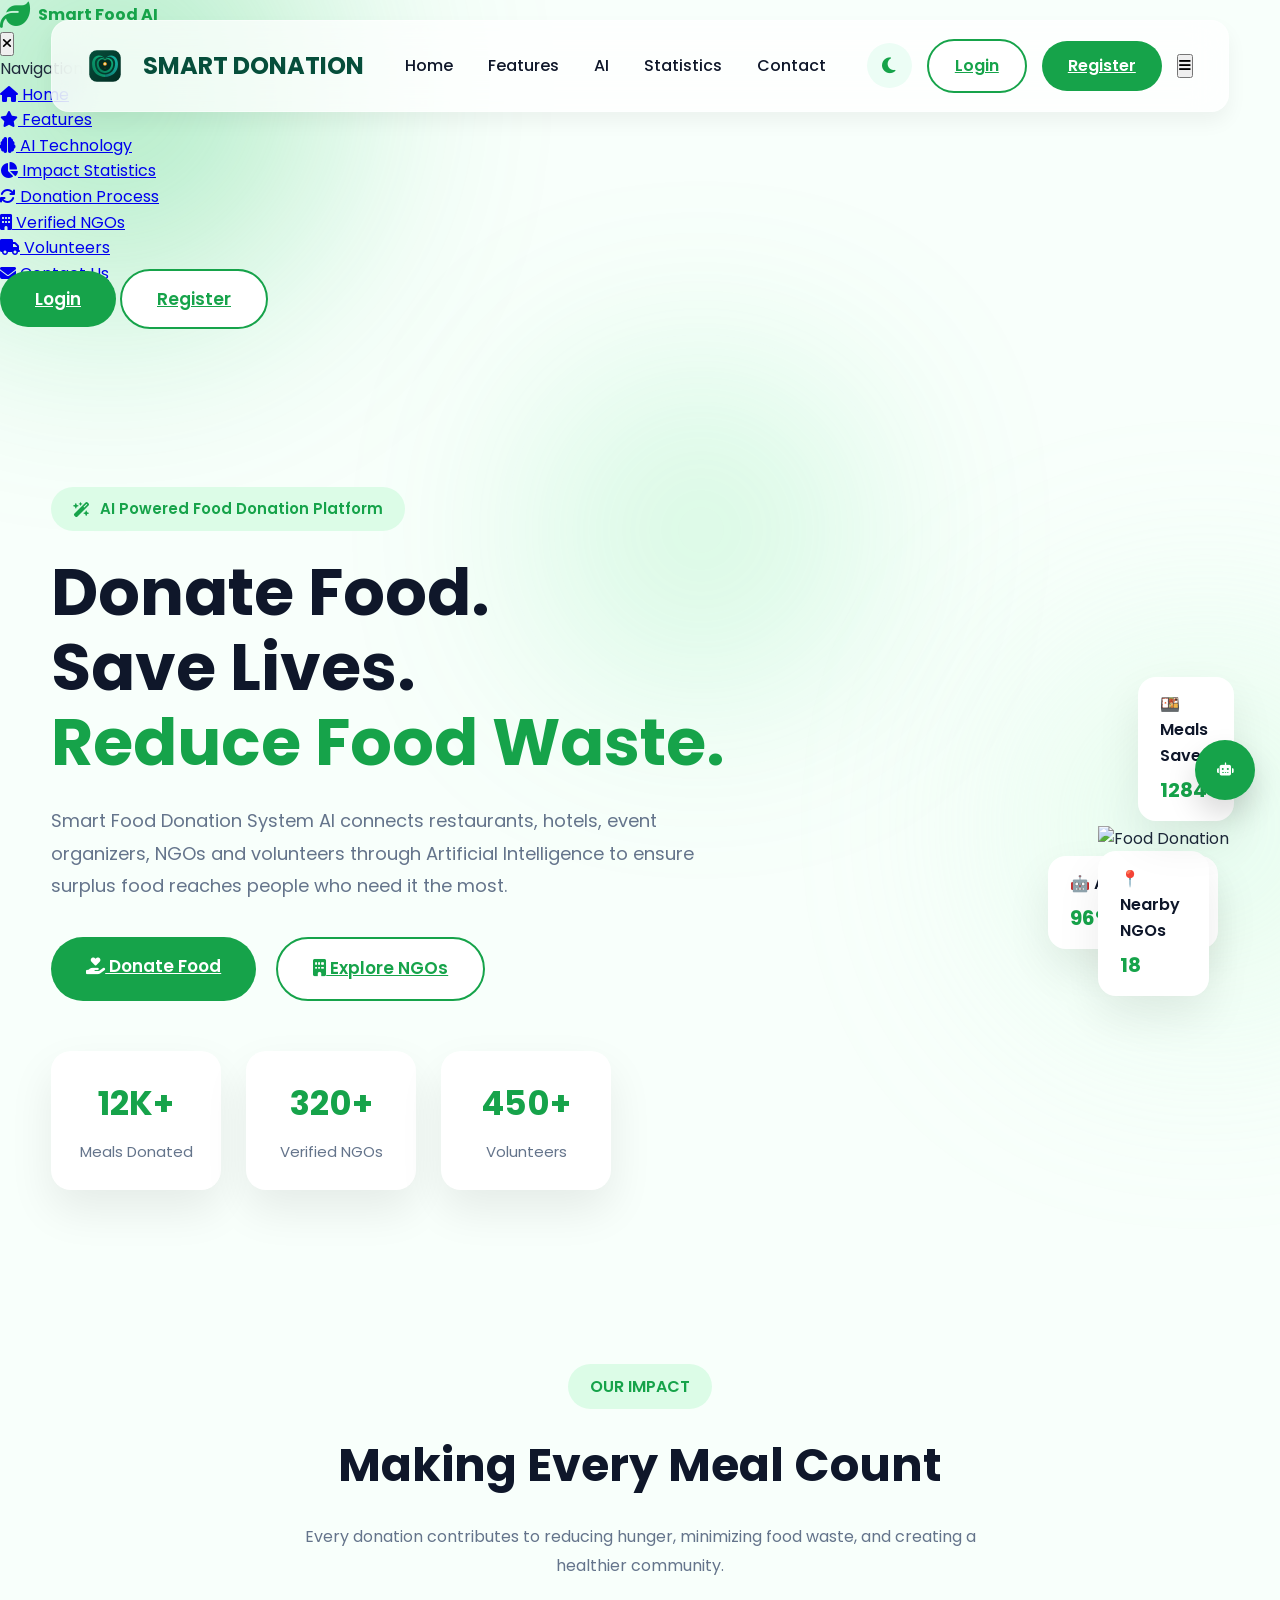
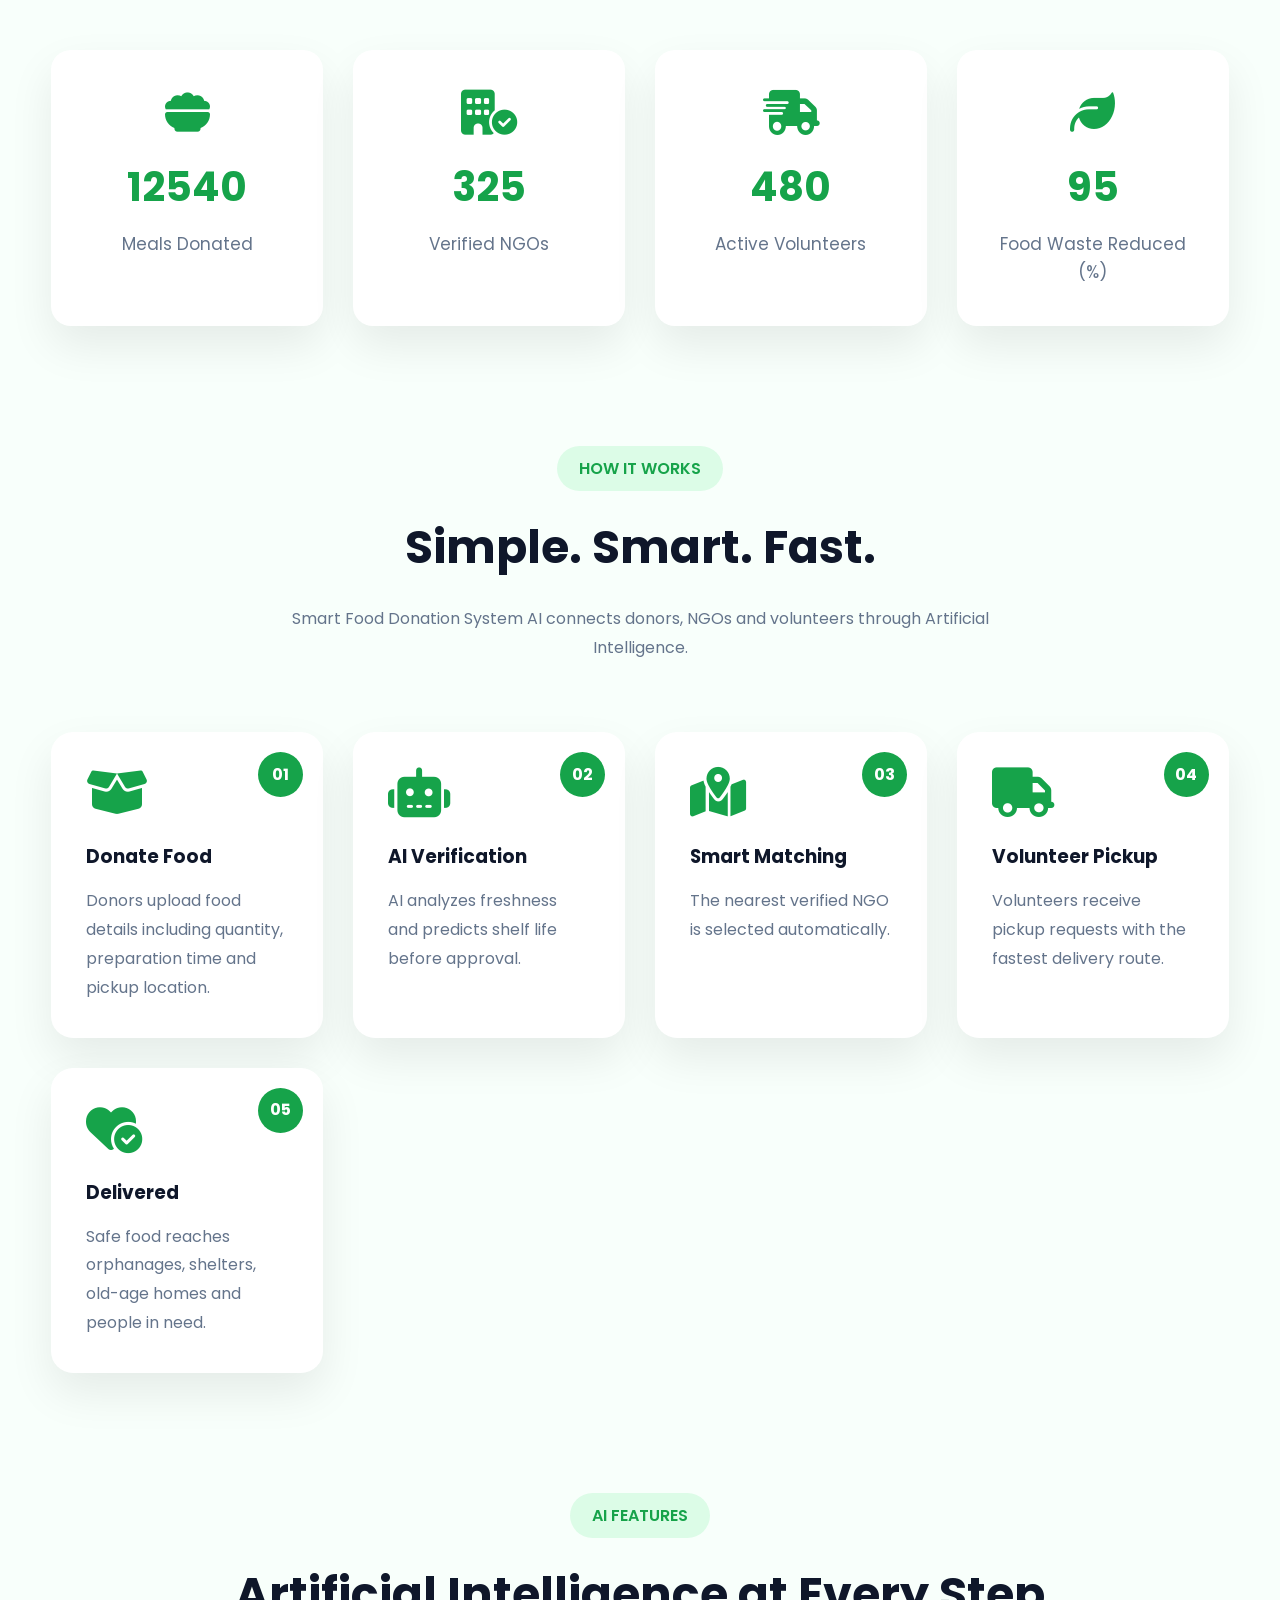
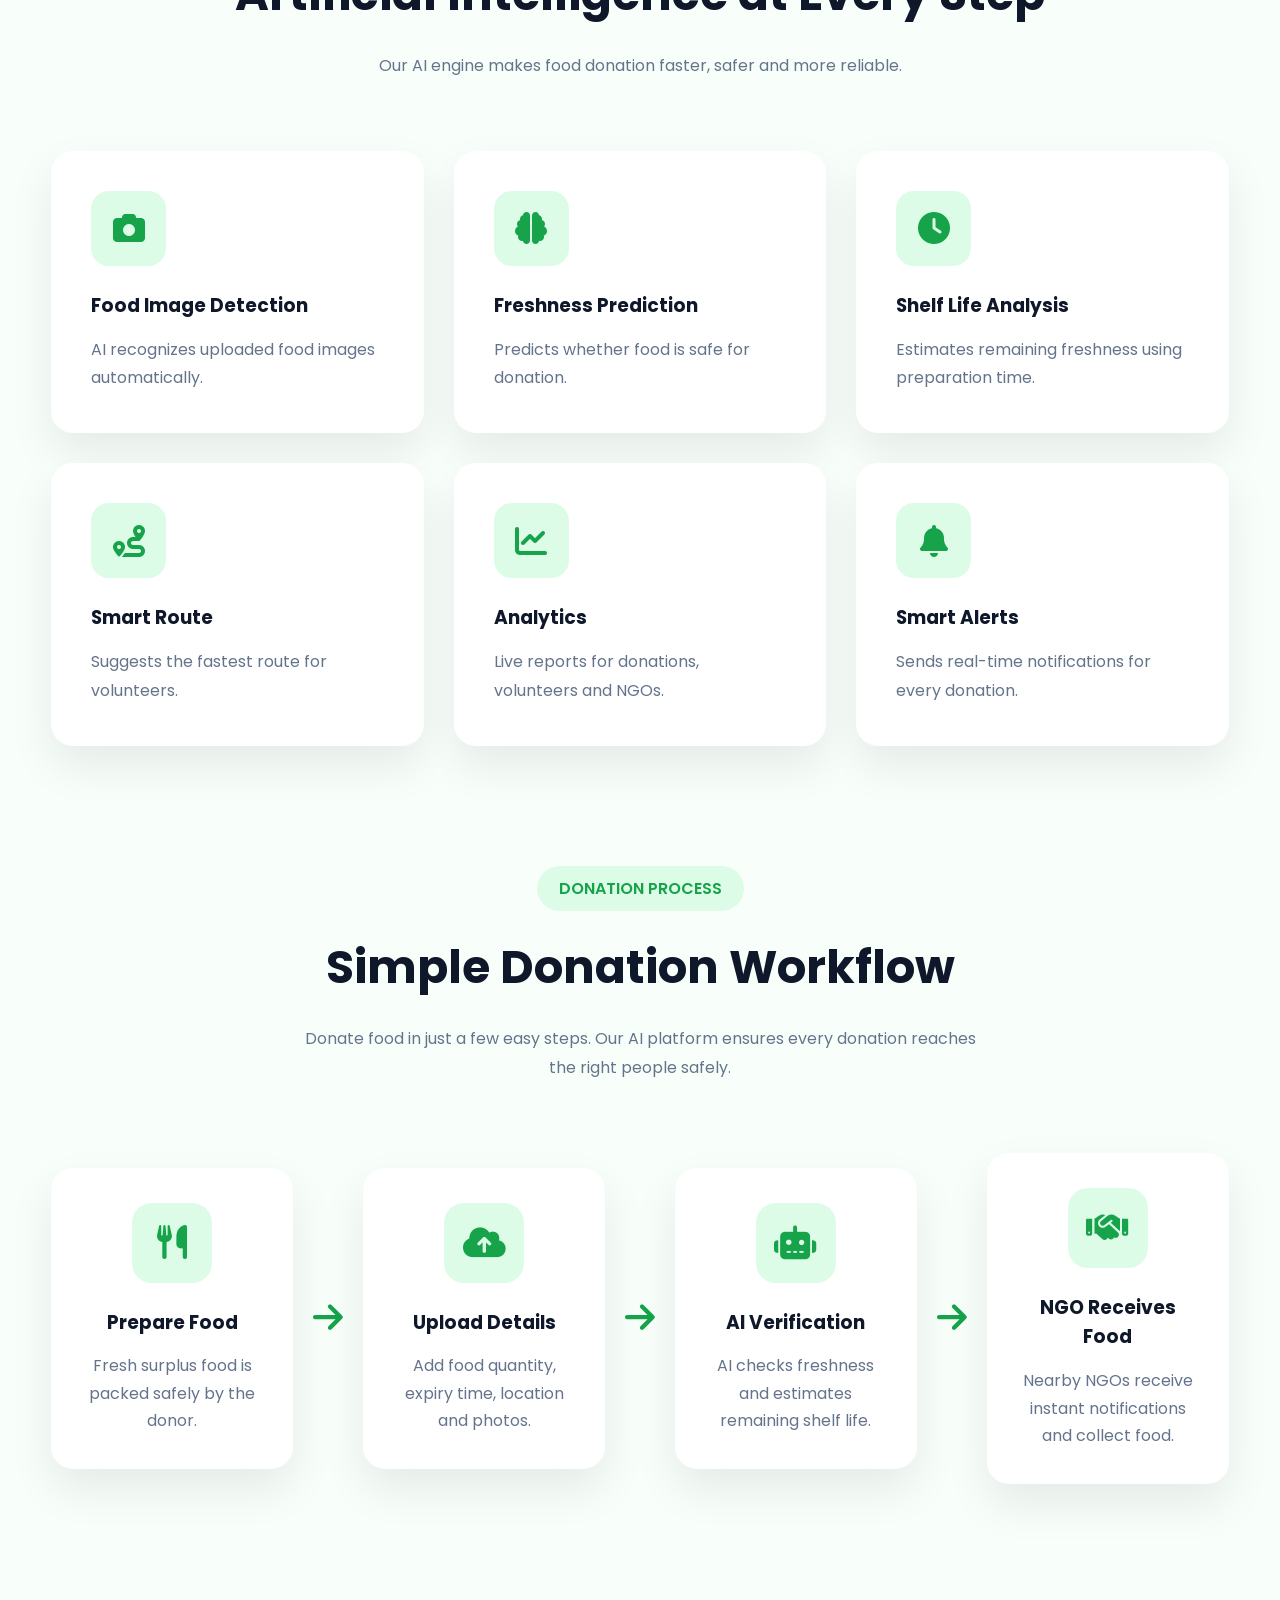
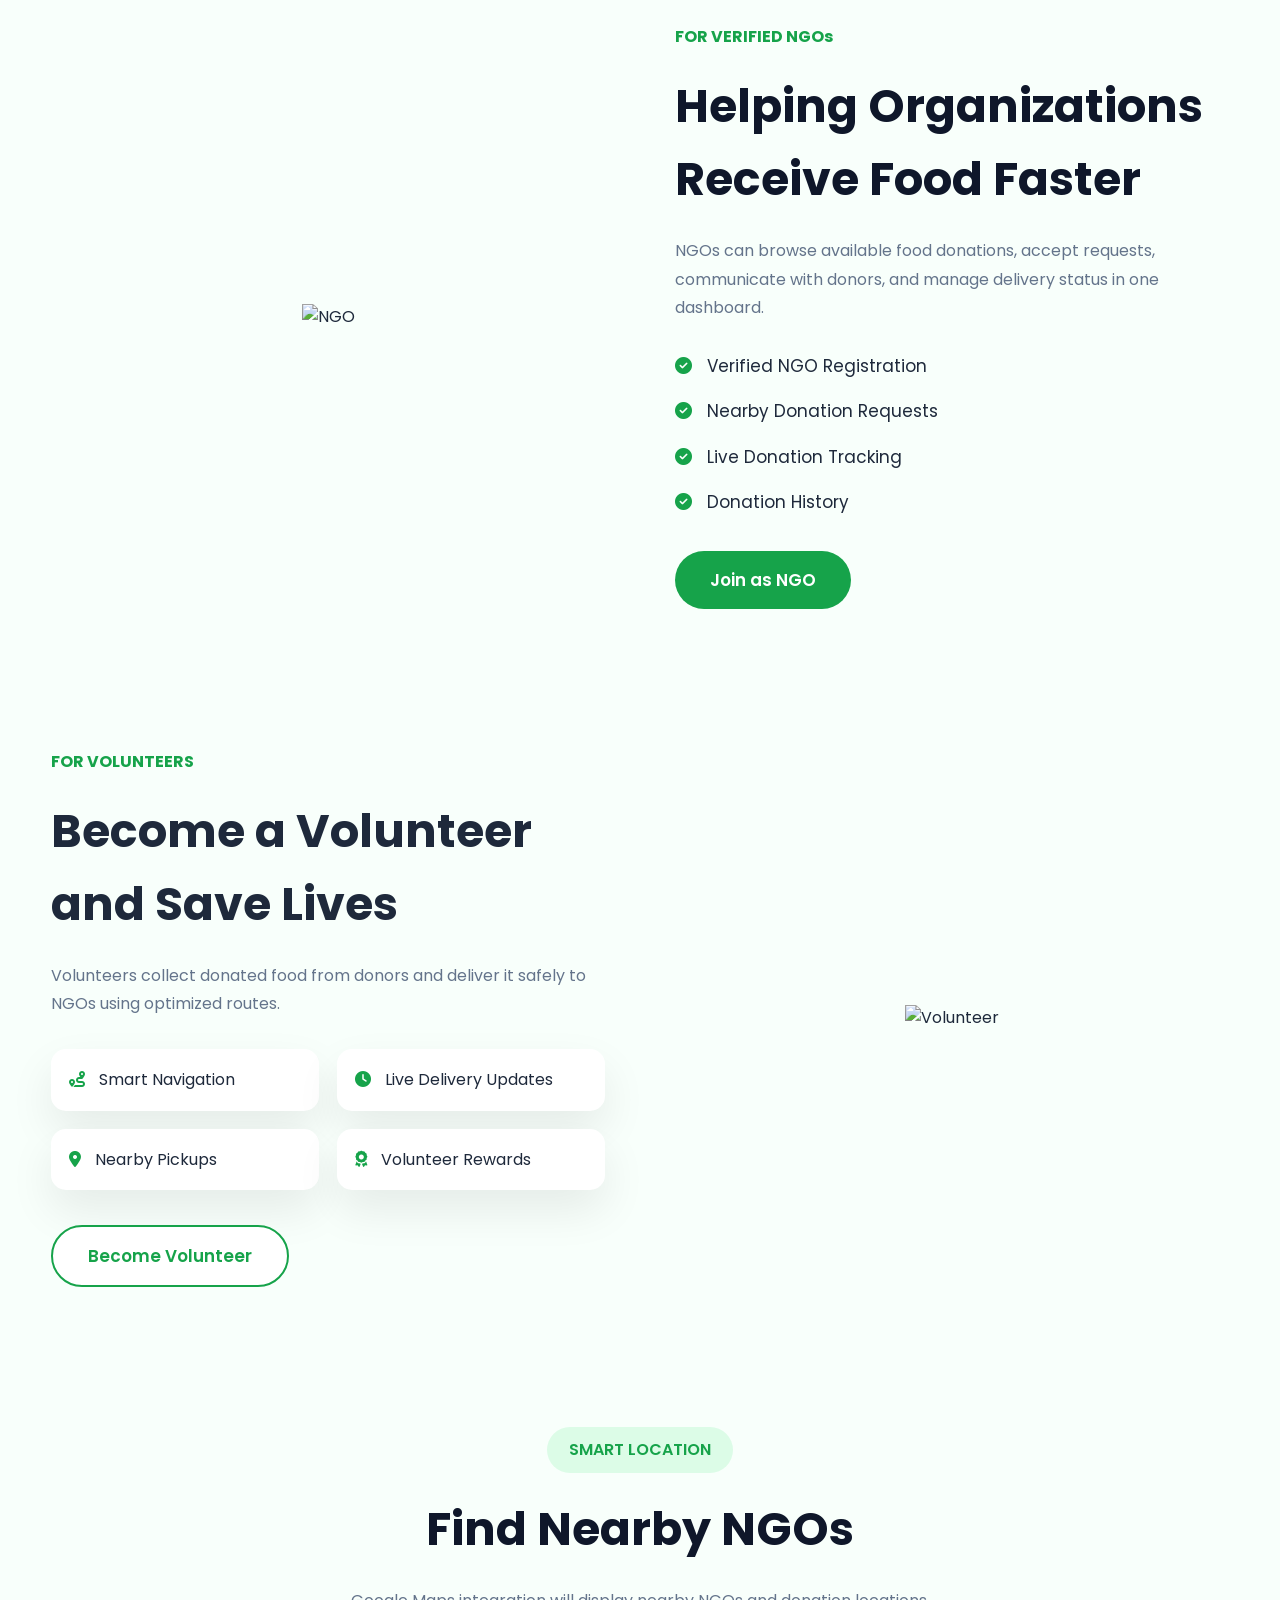
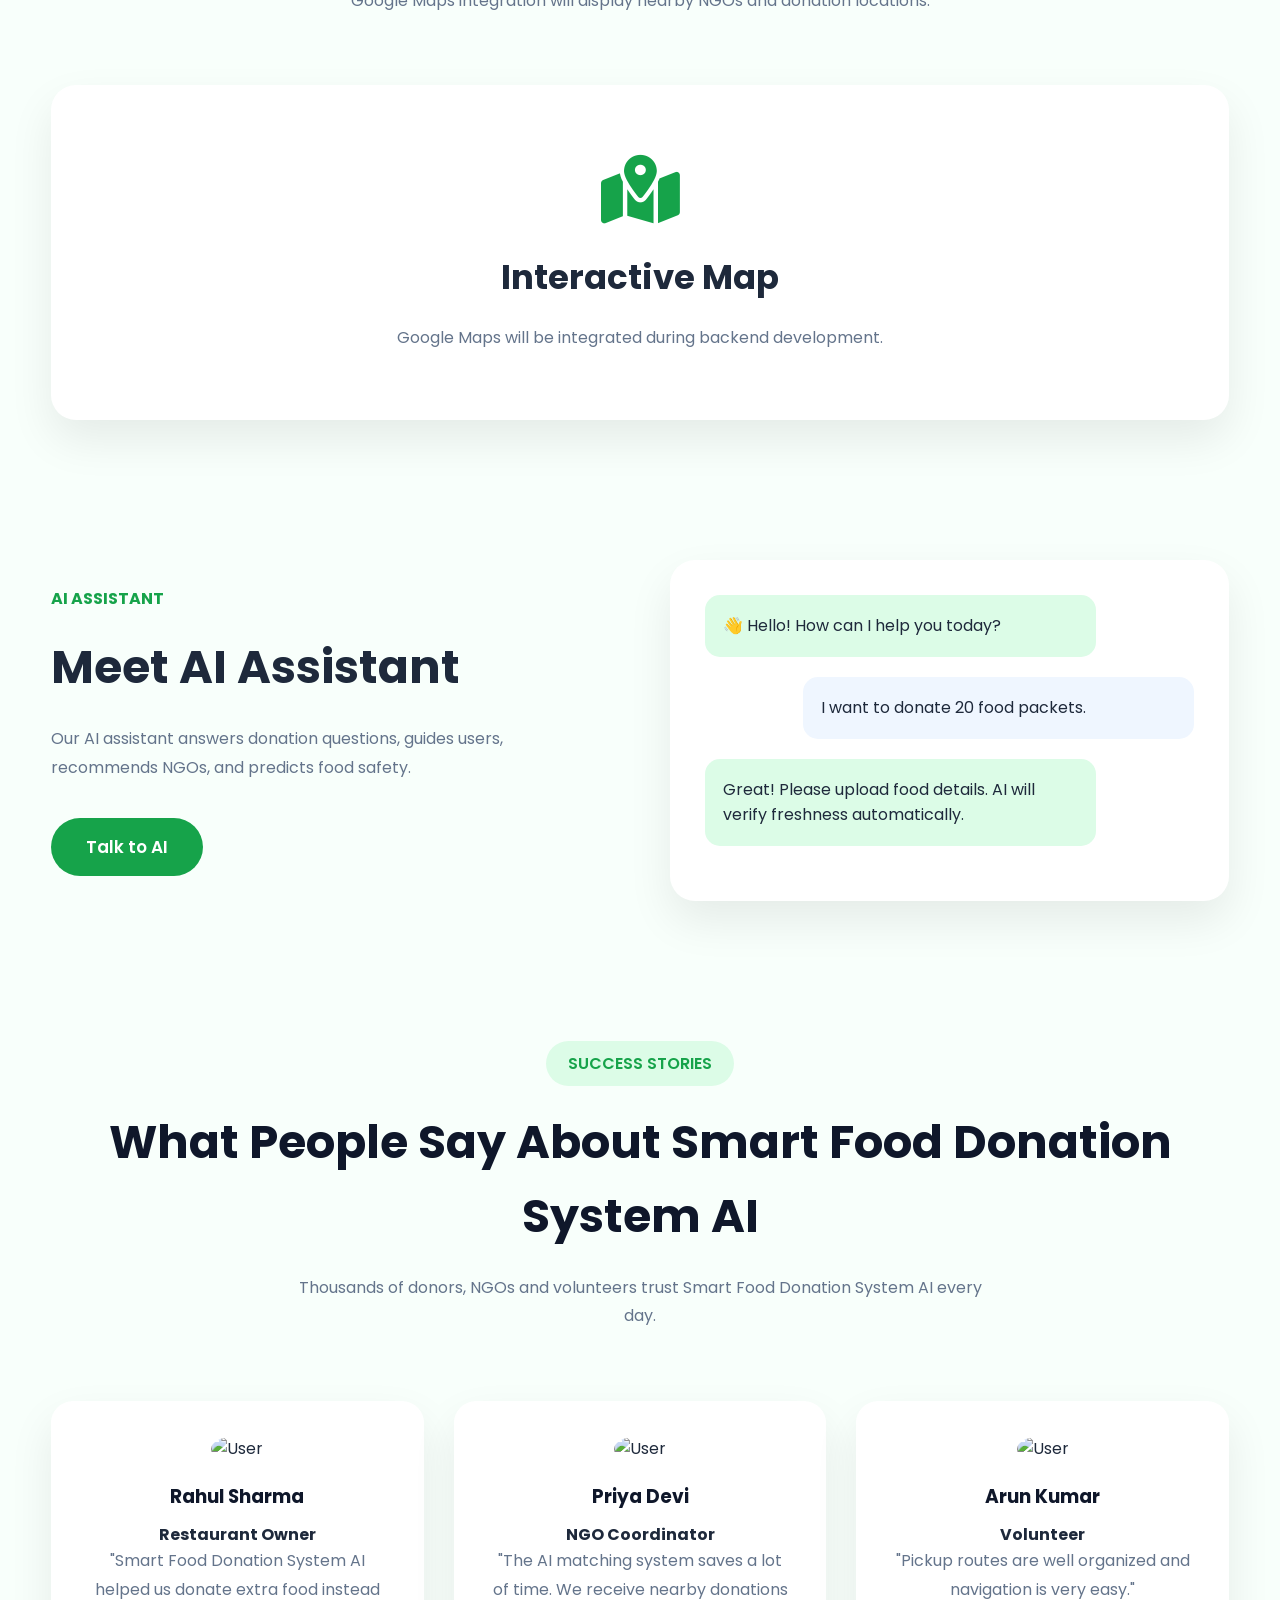
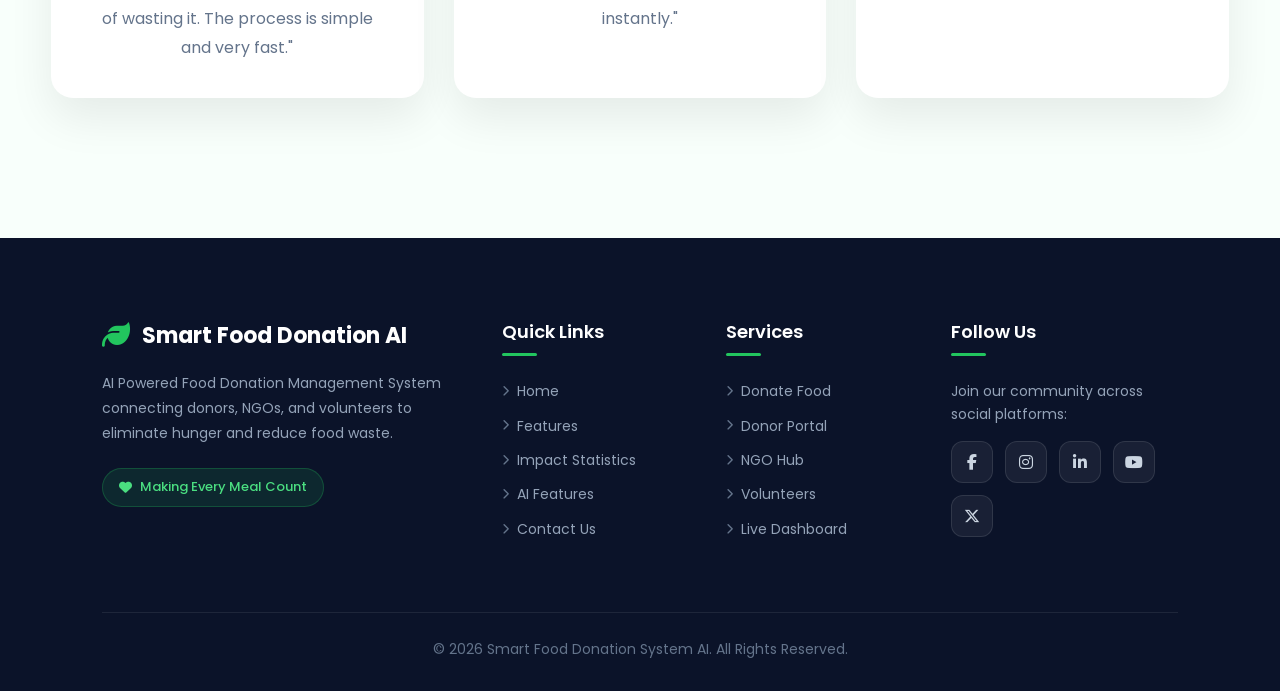
==== commit 68f7cb92: "Implement real FCM push notifications" ====
--- a/frontend/index.html
+++ b/frontend/index.html
@@ -20,6 +20,7 @@
           content="AI Powered Food Donation Management System">
 
     <link rel="icon" href="images/logo.png" type="image/png">
+    <link rel="manifest" href="/manifest.json">
 
     <!-- ==========================================
                 GOOGLE FONT
@@ -1099,244 +1100,7 @@
 
 </section>
 
-<!-- ==========================================
-                CONTACT
-========================================== -->
-
-<section class="contact-section" id="contact">
-
-    <div class="section-header">
-
-        <span>CONTACT US</span>
-
-        <h2>Let's Fight Food Waste Together</h2>
-
-        <p>
-
-            Have questions, need help, or want to partner with us? Reach out anytime.
-
-        </p>
-
-    </div>
-
-    <div class="contact-container">
-
-        <!-- Left Column: Contact Information -->
-        <div class="contact-info-card">
-
-            <div class="contact-card-header">
-
-                <span class="info-badge">
-                    <i class="fa-solid fa-headset"></i> 24/7 Support
-                </span>
-
-                <h3>Get in Touch</h3>
-
-                <p>
-                    Connect with our dedicated support team and AI coordinators for fast assistance.
-                </p>
-
-            </div>
-
-            <div class="contact-details-list">
-
-                <div class="contact-item">
-
-                    <div class="contact-icon">
-                        <i class="fa-solid fa-location-dot"></i>
-                    </div>
-
-                    <div class="contact-text">
-                        <h4>Our Location</h4>
-                        <p>Madurai, Tamil Nadu, India</p>
-                    </div>
-
-                </div>
-
-                <div class="contact-item">
-
-                    <div class="contact-icon">
-                        <i class="fa-solid fa-envelope"></i>
-                    </div>
-
-                    <div class="contact-text">
-                        <h4>Email Us</h4>
-                        <a href="mailto:SmartFoodDonationai@gmail.com">SmartFoodDonationai@gmail.com</a>
-                    </div>
-
-                </div>
-
-                <div class="contact-item">
-
-                    <div class="contact-icon">
-                        <i class="fa-solid fa-phone"></i>
-                    </div>
-
-                    <div class="contact-text">
-                        <h4>Call Us</h4>
-                        <a href="tel:+919876543210">+91 9876543210</a>
-                    </div>
-
-                </div>
-
-                <div class="contact-item">
-
-                    <div class="contact-icon">
-                        <i class="fa-solid fa-clock"></i>
-                    </div>
-
-                    <div class="contact-text">
-                        <h4>Working Hours</h4>
-                        <p>Open 24/7 for Food Donation Relief</p>
-                    </div>
-
-                </div>
-
-            </div>
-
-            <div class="contact-highlight-badge">
-                <i class="fa-solid fa-bolt"></i>
-                <div>
-                    <strong>Fast AI Matching Guarantee</strong>
-                    <p>Donations matched and assigned to NGOs within 15 minutes.</p>
-                </div>
-            </div>
-
-        </div>
-
-        <!-- Right Column: Structured Contact Form -->
-        <div class="contact-form-card">
-
-            <div class="form-header">
-                <h3>Send Us a Message</h3>
-                <p>Fill in the fields below and our team will get back to you promptly.</p>
-            </div>
-
-            <form class="contact-form" onsubmit="event.preventDefault(); alert('Thank you for reaching out! Your message has been sent successfully.'); this.reset();">
-
-                <div class="form-row">
-
-                    <div class="form-group">
-                        <label for="contact-name">
-                            <i class="fa-solid fa-user"></i> Full Name <span class="required">*</span>
-                        </label>
-                        <div class="input-wrapper">
-                            <i class="fa-solid fa-user input-icon"></i>
-                            <input
-                                id="contact-name"
-                                type="text"
-                                placeholder="Enter your full name"
-                                required>
-                        </div>
-                    </div>
-
-                    <div class="form-group">
-                        <label for="contact-email">
-                            <i class="fa-solid fa-envelope"></i> Email Address <span class="required">*</span>
-                        </label>
-                        <div class="input-wrapper">
-                            <i class="fa-solid fa-envelope input-icon"></i>
-                            <input
-                                id="contact-email"
-                                type="email"
-                                placeholder="Enter your email address"
-                                required>
-                        </div>
-                    </div>
-
-                </div>
-
-                <div class="form-group">
-                    <label for="contact-subject">
-                        <i class="fa-solid fa-tag"></i> Subject <span class="required">*</span>
-                    </label>
-                    <div class="input-wrapper">
-                        <i class="fa-solid fa-tag input-icon"></i>
-                        <input
-                            id="contact-subject"
-                            type="text"
-                            placeholder="e.g. Food Donation, NGO Partnership, Feedback"
-                            required>
-                    </div>
-                </div>
-
-                <div class="form-group">
-                    <label for="contact-message">
-                        <i class="fa-solid fa-comment-dots"></i> Your Message <span class="required">*</span>
-                    </label>
-                    <div class="input-wrapper textarea-wrapper">
-                        <i class="fa-solid fa-comment-dots input-icon textarea-icon"></i>
-                        <textarea
-                            id="contact-message"
-                            rows="5"
-                            placeholder="Type your message, query, or feedback here..."
-                            required></textarea>
-                    </div>
-                </div>
-
-                <button
-                    class="primary-btn contact-submit-btn"
-                    type="submit">
-                    <span>Send Message</span>
-                    <i class="fa-solid fa-paper-plane"></i>
-                </button>
-
-            </form>
-
-        </div>
-
-    </div>
-
-</section>
-
-<!-- ==========================================
-                NEWSLETTER
-========================================== -->
-
-<section class="newsletter">
-
-    <div class="newsletter-card">
-
-        <div class="newsletter-content">
-
-            <span class="newsletter-tag">
-                <i class="fa-solid fa-bell"></i> STAY CONNECTED
-            </span>
-
-            <h2>Stay Updated with Smart Food AI</h2>
-
-            <p>
-                Subscribe for live donation updates, surplus food alerts in your locality, and new AI features.
-            </p>
-
-            <form class="newsletter-box" onsubmit="event.preventDefault(); alert('Subscribed successfully! Thank you for staying connected.'); this.reset();">
-
-                <div class="newsletter-input-group">
-                    <i class="fa-solid fa-envelope newsletter-icon"></i>
-                    <input
-                        type="email"
-                        placeholder="Enter your email address..."
-                        required>
-                </div>
-
-                <button type="submit" class="newsletter-btn">
-                    <span>Subscribe</span>
-                    <i class="fa-solid fa-arrow-right"></i>
-                </button>
-
-            </form>
-
-            <div class="newsletter-benefits">
-                <span><i class="fa-solid fa-circle-check"></i> Instant surplus alerts</span>
-                <span><i class="fa-solid fa-circle-check"></i> Zero spam</span>
-                <span><i class="fa-solid fa-circle-check"></i> Unsubscribe anytime</span>
-            </div>
-
-        </div>
-
-    </div>
-
-</section>
+
 
 <!-- ==========================================
                 FOOTER
@@ -1462,6 +1226,10 @@
 <script src="js/script.js"></script>
 <script src="js/assistant.js"></script>
 
+<!-- Firebase SDKs for FCM Push Notifications -->
+<script src="https://www.gstatic.com/firebasejs/9.23.0/firebase-app-compat.js"></script>
+<script src="https://www.gstatic.com/firebasejs/9.23.0/firebase-messaging-compat.js"></script>
+<script src="js/fcm-init.js"></script>
 </body>
 
 </html>
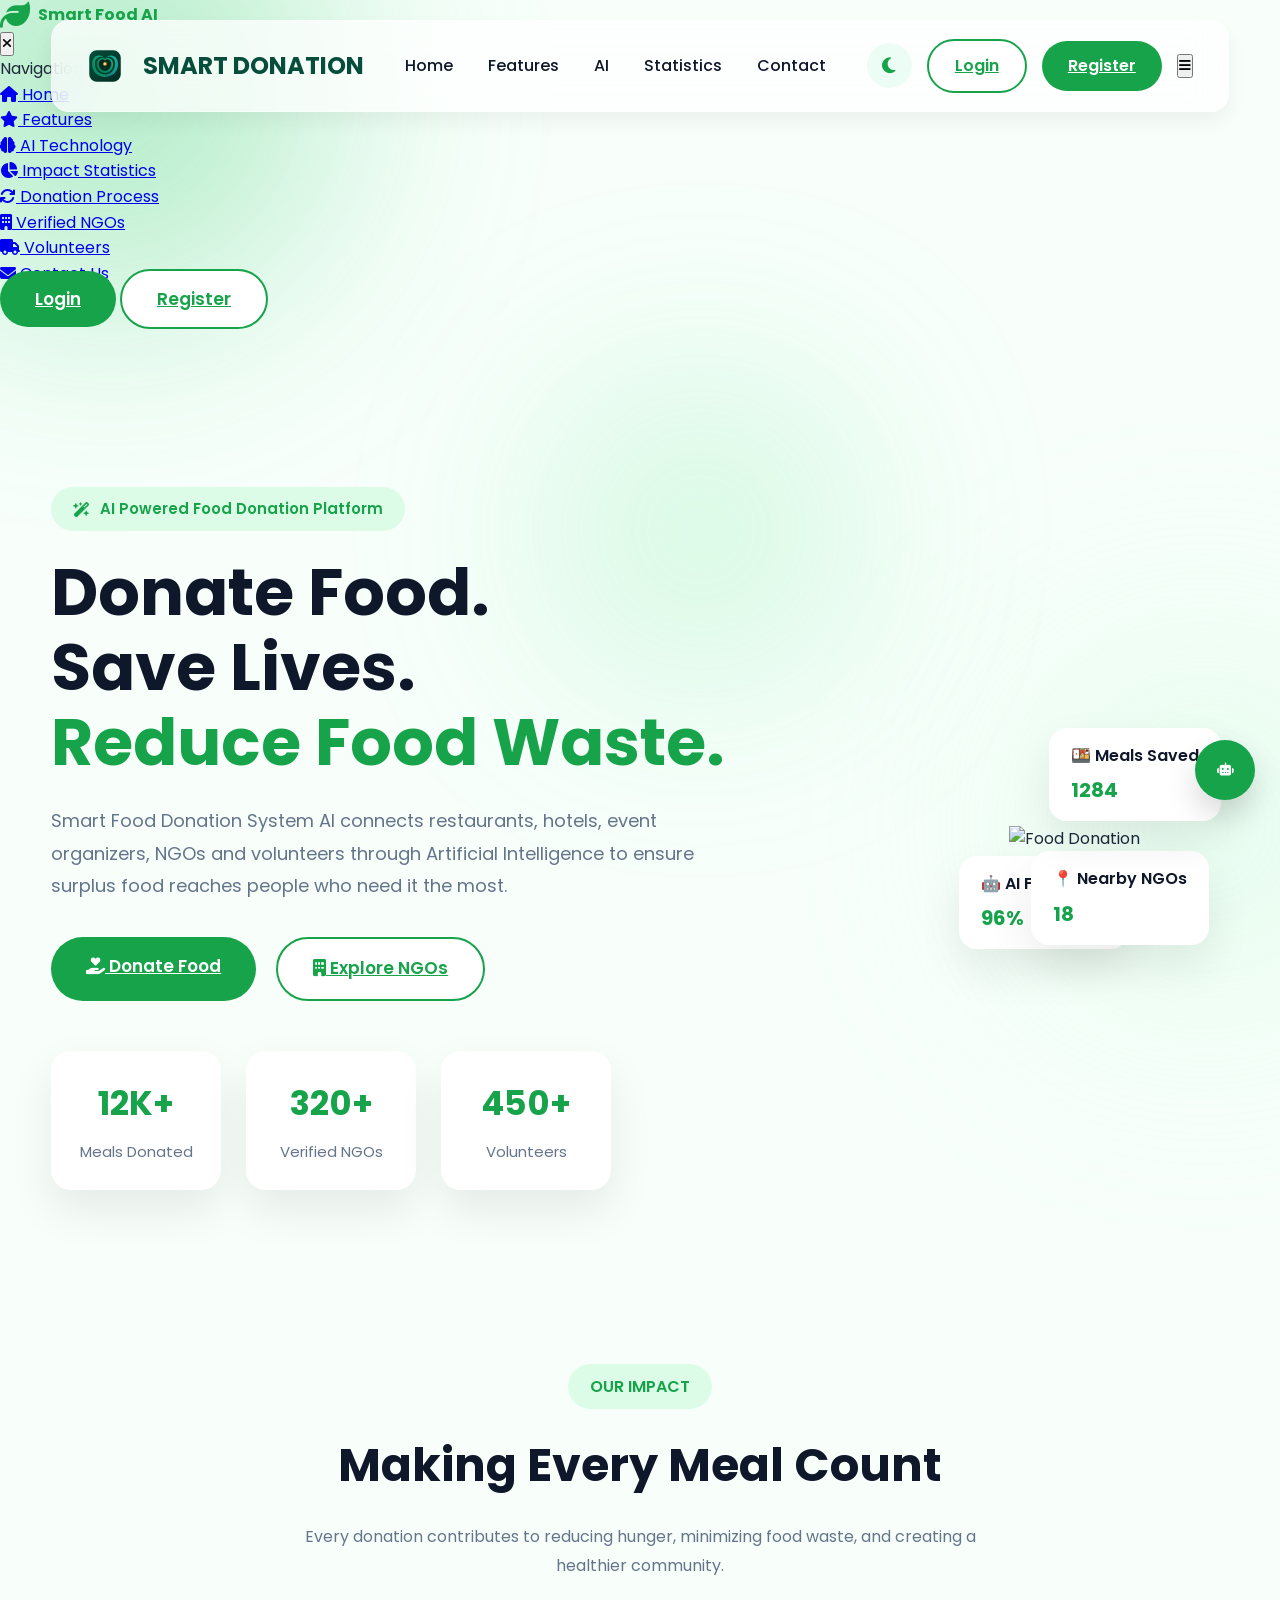
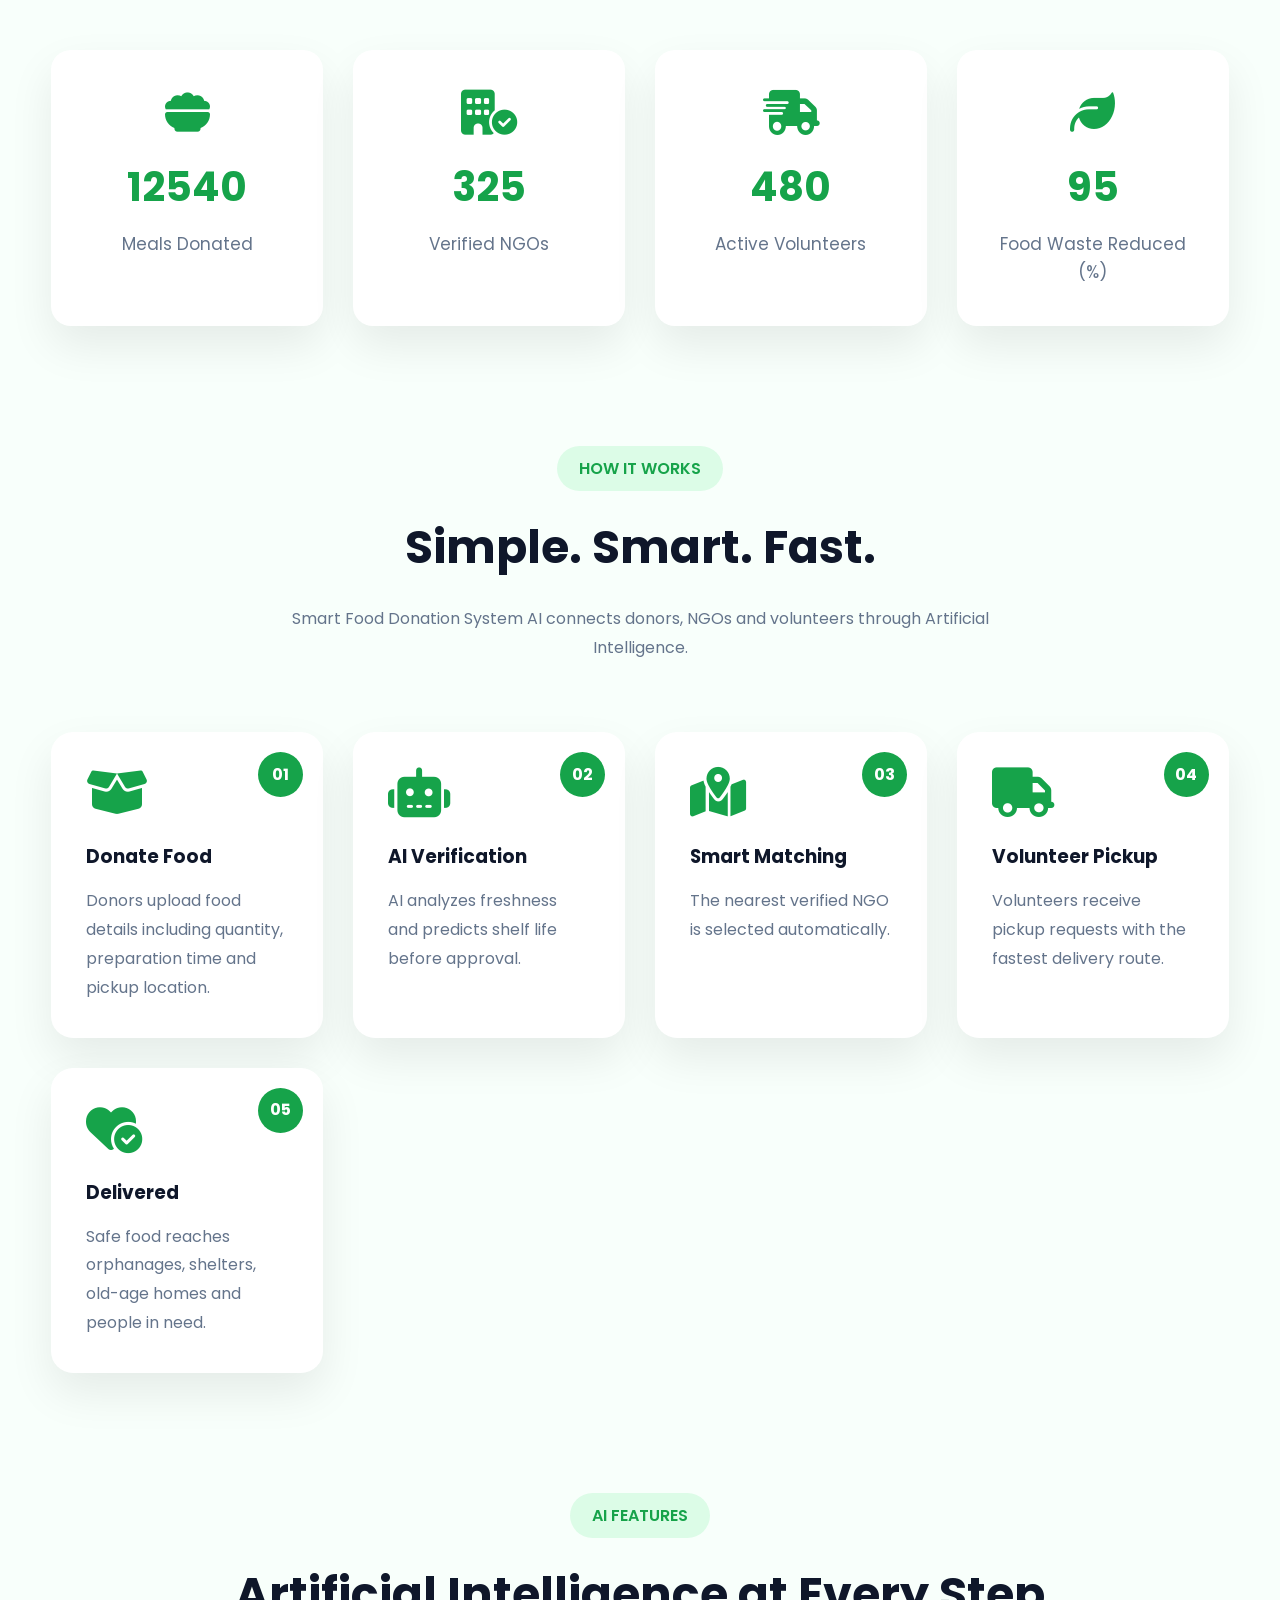
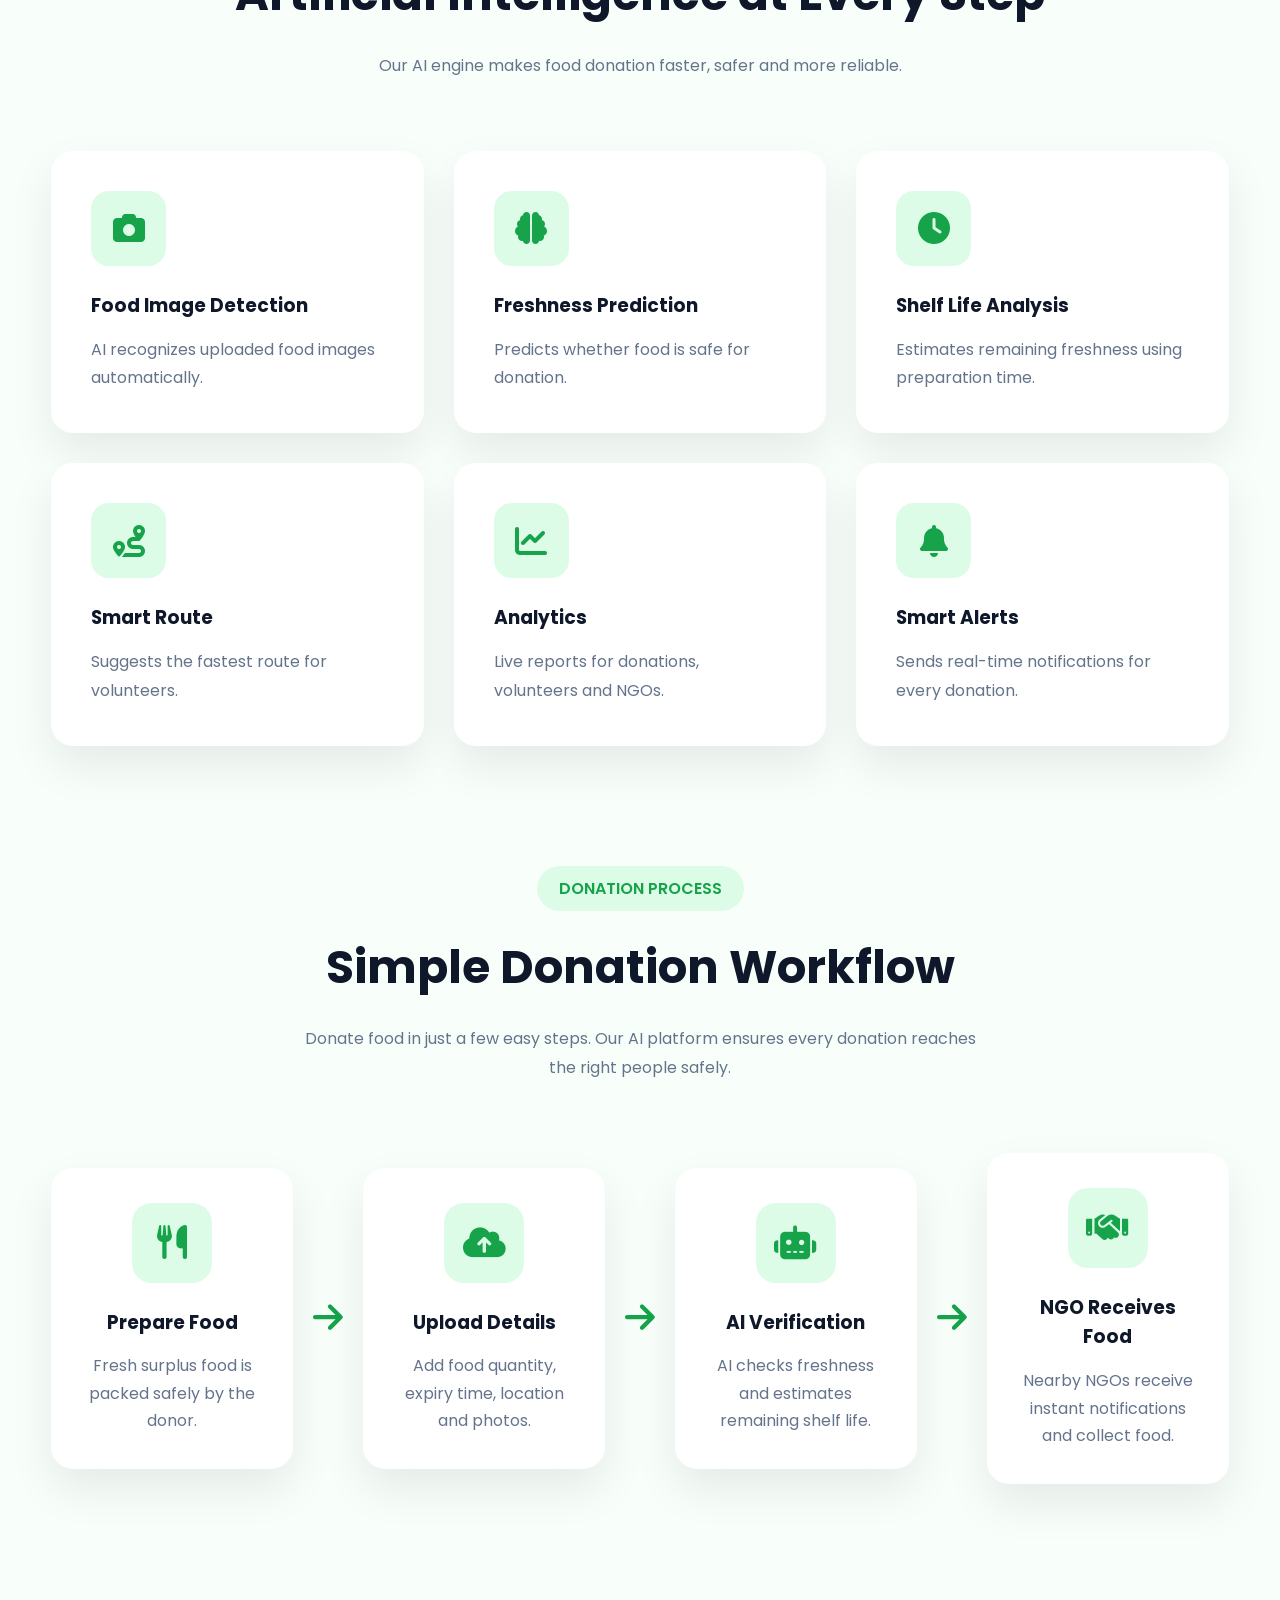
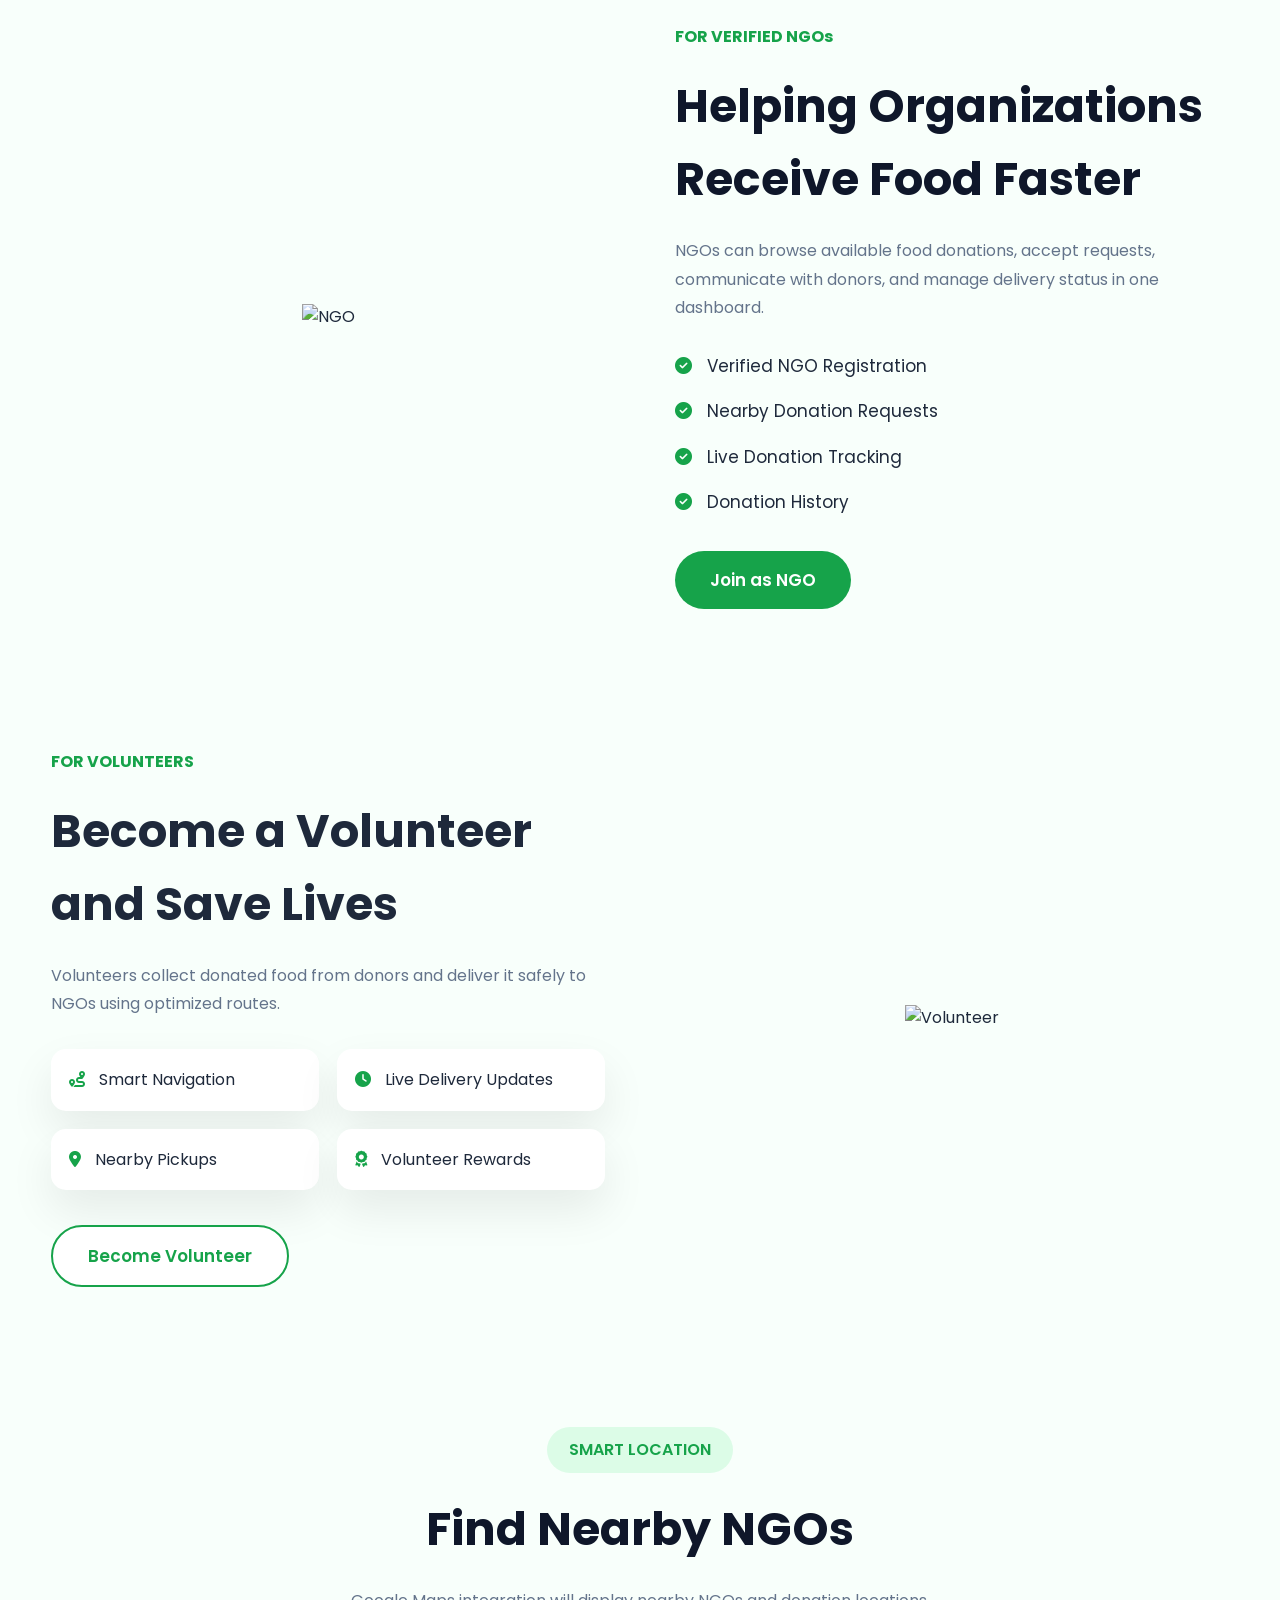
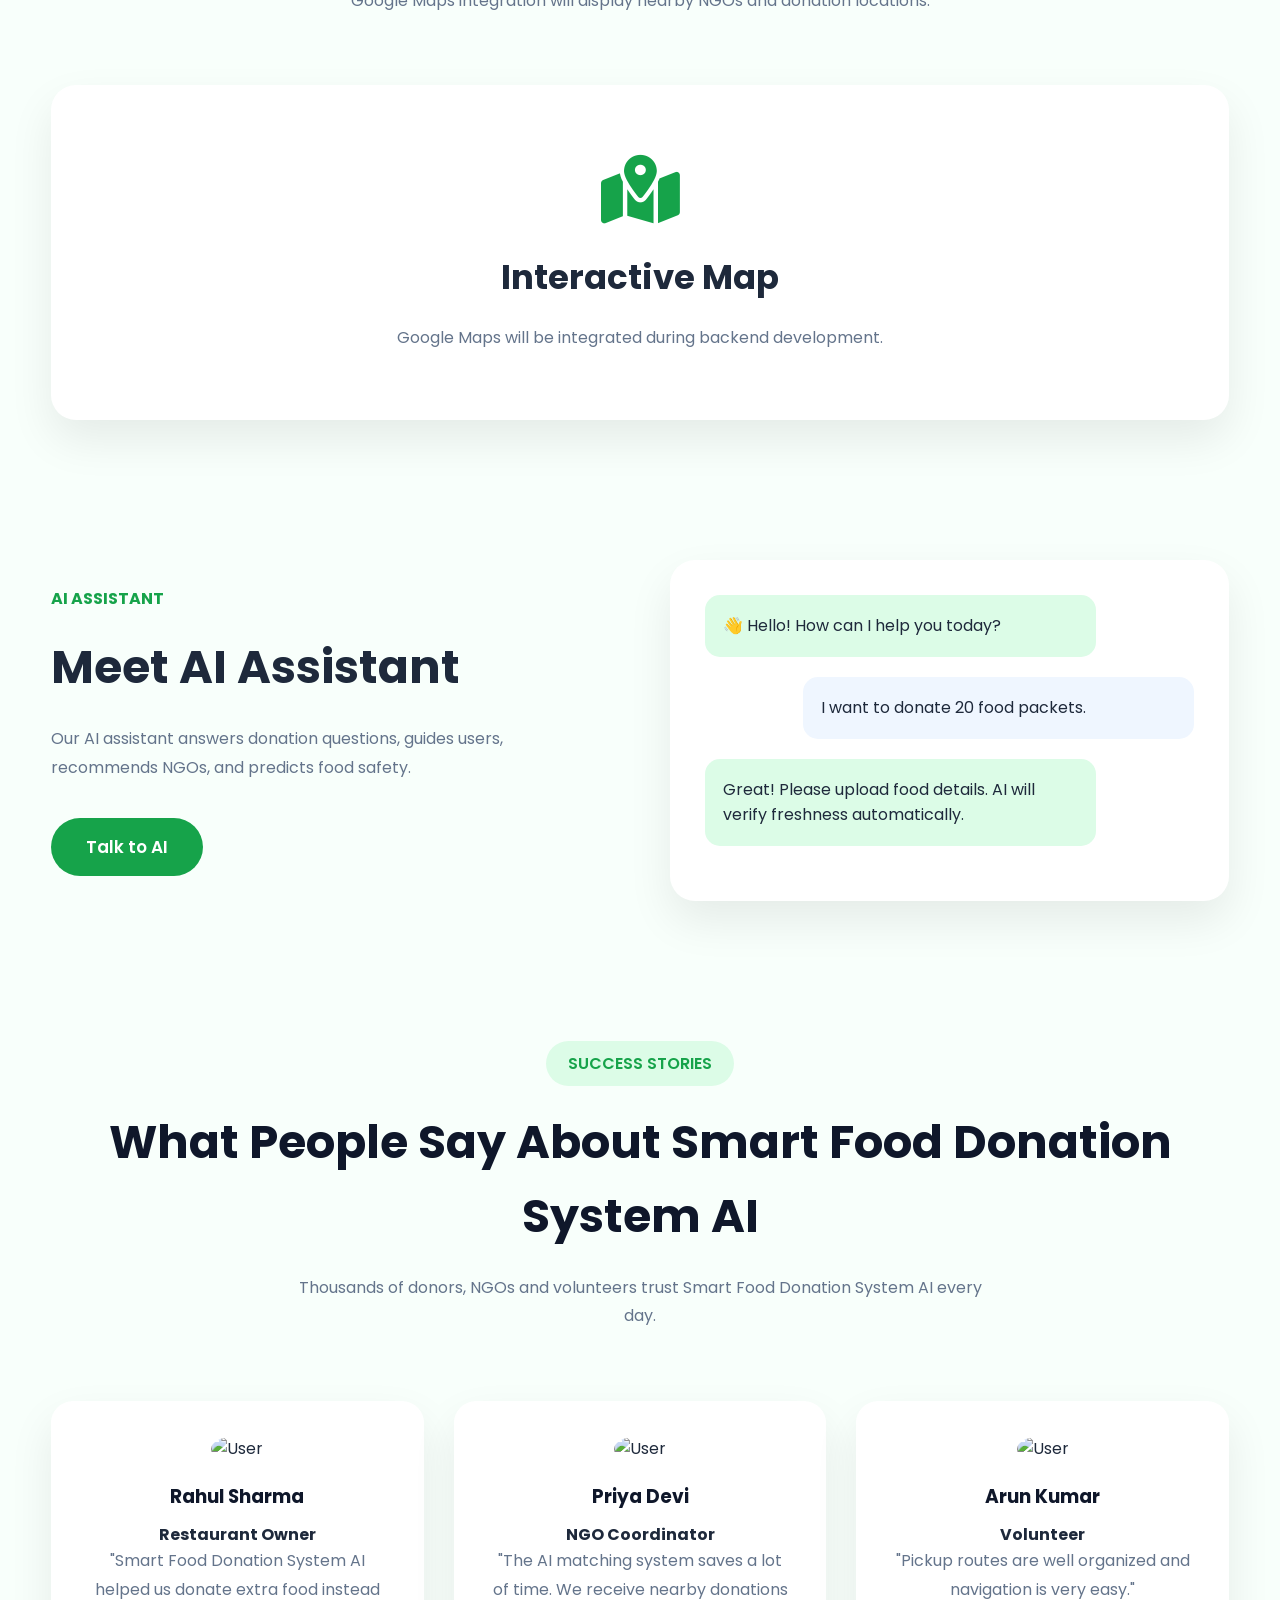
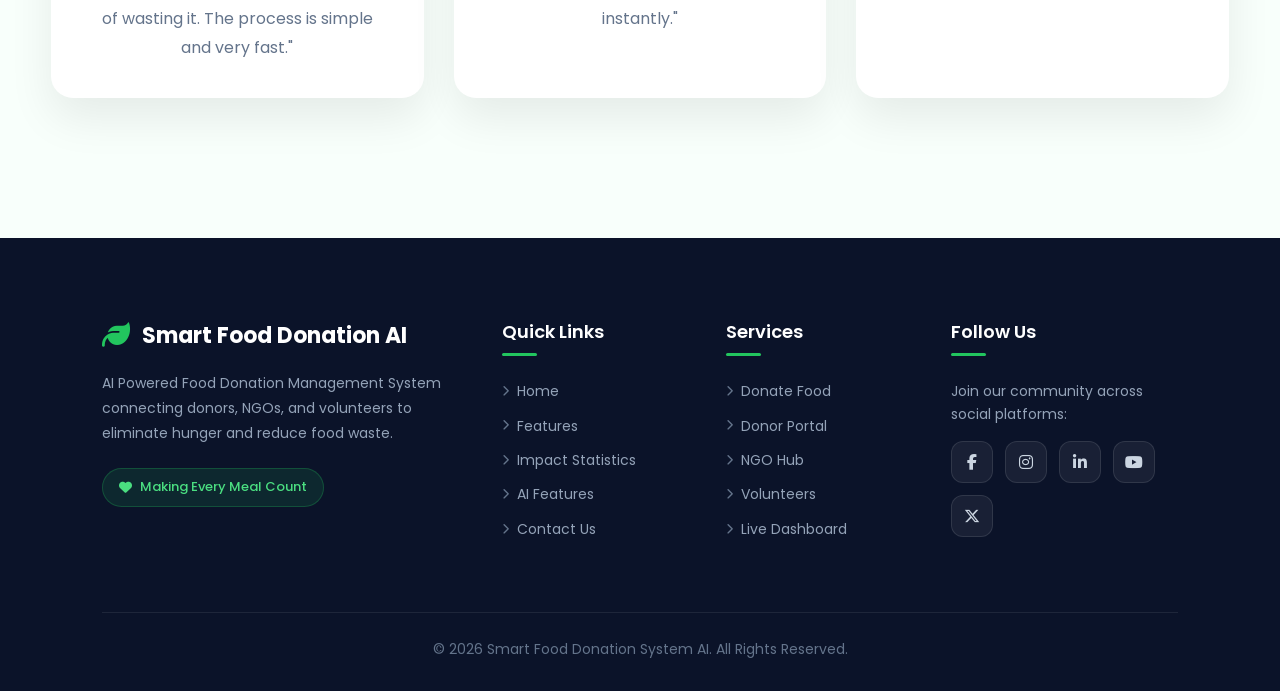
==== commit e9d7cacf: "Add Smart Food Donation branding" ====
--- a/frontend/index.html
+++ b/frontend/index.html
@@ -19,7 +19,7 @@
     <meta name="description"
           content="AI Powered Food Donation Management System">
 
-    <link rel="icon" href="images/logo.png" type="image/png">
+    <link rel="icon" href="assets/brand/logo-mark.svg" type="image/svg+xml">
     <link rel="manifest" href="/manifest.json">
 
     <!-- ==========================================
--- a/frontend/css/mobile.css
+++ b/frontend/css/mobile.css
@@ -19,7 +19,7 @@
         overflow-x: clip !important;
         overflow-y: auto !important;
         -webkit-overflow-scrolling: touch !important;
-        touch-action: pan-y !important;
+        touch-action: pan-x pan-y !important;
     }
 
     body {
@@ -32,7 +32,7 @@
         overflow-x: clip !important;
         overflow-y: visible !important;
         -webkit-overflow-scrolling: touch !important;
-        touch-action: pan-y !important;
+        touch-action: pan-x pan-y !important;
         position: relative !important;
         background: #f8fffb !important;
         -webkit-tap-highlight-color: transparent;
@@ -1682,19 +1682,26 @@
     }
 
     .table-container {
+        display: block !important;
         width: 100% !important;
         max-width: 100% !important;
         overflow-x: auto !important;
+        overflow-y: hidden !important;
         -webkit-overflow-scrolling: touch !important;
+        touch-action: pan-x pan-y !important;
         border-radius: 10px !important;
         margin: 0 !important;
         box-sizing: border-box !important;
     }
 
     .table-container table {
-        width: 100% !important;
-        min-width: 520px !important;
-        border-collapse: collapse !important;
+        display: table !important;
+        width: max-content !important;
+        min-width: 100% !important;
+        max-width: none !important;
+        border-collapse: separate !important;
+        border-spacing: 0 !important;
+        overflow: visible !important;
     }
 
     .table-container thead th {
@@ -3210,18 +3217,26 @@
 
     /* Tables & Modals */
     .table-container {
+        display: block !important;
         width: 100% !important;
         max-width: 100% !important;
         overflow-x: auto !important;
+        overflow-y: hidden !important;
         -webkit-overflow-scrolling: touch !important;
+        touch-action: pan-x pan-y !important;
         border-radius: 12px !important;
         margin-top: 10px !important;
     }
 
     .premium-table {
-        width: 100% !important;
-        min-width: 520px !important;
-        font-size: 12px !important;
+        display: table !important;
+        width: max-content !important;
+        min-width: 100% !important;
+        max-width: none !important;
+        border-collapse: separate !important;
+        border-spacing: 0 !important;
+        overflow: visible !important;
+        font-size: 12.5px !important;
     }
 
     .premium-table th,
@@ -3672,6 +3687,480 @@
 
     .settings-profile-info {
         text-align: center !important;
+    }
+
+    /* ==========================================
+       ADMIN PORTAL SMARTPHONE RESPONSIVE SYSTEM
+       Engineered for: Google Pixel 9 (412x915), Pixel 7, and 390x844
+       ========================================== */
+
+    /* 1. Page Header & Title */
+    .page-header h1 {
+        font-size: 22px !important;
+        line-height: 1.3 !important;
+        margin-bottom: 6px !important;
+        word-break: break-word !important;
+    }
+
+    .page-header p {
+        font-size: 12.5px !important;
+        line-height: 1.45 !important;
+        color: #64748b !important;
+    }
+
+    /* 2. Admin 8 Summary Cards Grid */
+    .admin-summary-grid {
+        display: grid !important;
+        grid-template-columns: repeat(2, minmax(0, 1fr)) !important;
+        gap: 10px !important;
+        margin-bottom: 20px !important;
+    }
+
+    .admin-summary-grid .card {
+        padding: 16px 10px !important;
+        border-radius: 14px !important;
+        min-width: 0 !important;
+        width: 100% !important;
+        box-sizing: border-box !important;
+        text-align: center !important;
+    }
+
+    .admin-summary-grid .card h2 {
+        font-size: 24px !important;
+        margin-bottom: 4px !important;
+        line-height: 1.2 !important;
+    }
+
+    .admin-summary-grid .card p {
+        font-size: 11.5px !important;
+        line-height: 1.3 !important;
+        display: flex !important;
+        align-items: center !important;
+        justify-content: center !important;
+        gap: 4px !important;
+        white-space: nowrap !important;
+        overflow: hidden !important;
+        text-overflow: ellipsis !important;
+    }
+
+    /* 3. Quick Action Buttons Bar */
+    .admin-quick-actions-bar {
+        padding: 16px 14px !important;
+        border-radius: 14px !important;
+        margin-bottom: 20px !important;
+        box-sizing: border-box !important;
+    }
+
+    .admin-quick-actions-bar h3 {
+        font-size: 15px !important;
+        margin-bottom: 12px !important;
+    }
+
+    .quick-action-buttons {
+        display: flex !important;
+        flex-direction: row !important;
+        flex-wrap: wrap !important;
+        gap: 8px !important;
+    }
+
+    .btn-quick-action {
+        flex: 1 1 calc(50% - 8px) !important;
+        min-height: 44px !important;
+        justify-content: center !important;
+        padding: 10px 8px !important;
+        font-size: 12px !important;
+        border-radius: 10px !important;
+        box-sizing: border-box !important;
+    }
+
+    /* 4. Verification Overview Cards */
+    .verification-overview-section h2 {
+        font-size: 16px !important;
+        margin-bottom: 12px !important;
+    }
+
+    .overview-grid {
+        display: grid !important;
+        grid-template-columns: 1fr !important;
+        gap: 12px !important;
+    }
+
+    .overview-card {
+        padding: 16px 14px !important;
+        border-radius: 14px !important;
+        box-sizing: border-box !important;
+    }
+
+    .overview-header h3 {
+        font-size: 14px !important;
+    }
+
+    .overview-stats-pills {
+        display: flex !important;
+        gap: 6px !important;
+        flex-wrap: wrap !important;
+    }
+
+    .pill {
+        padding: 6px 10px !important;
+        font-size: 11.5px !important;
+        border-radius: 16px !important;
+    }
+
+    /* 5. Dashboard Dual Grid (Pending & Activity) */
+    .dashboard-dual-grid {
+        display: grid !important;
+        grid-template-columns: 1fr !important;
+        gap: 16px !important;
+        margin-top: 20px !important;
+    }
+
+    /* 6. Filter Tabs Bar (Horizontal Touch Scroll) */
+    .filter-tab-bar {
+        display: flex !important;
+        flex-wrap: nowrap !important;
+        overflow-x: auto !important;
+        -webkit-overflow-scrolling: touch !important;
+        gap: 8px !important;
+        padding-bottom: 6px !important;
+        margin-bottom: 16px !important;
+        width: 100% !important;
+    }
+
+    .filter-tab {
+        flex: 0 0 auto !important;
+        min-height: 42px !important;
+        padding: 8px 14px !important;
+        font-size: 12.5px !important;
+        white-space: nowrap !important;
+        border-radius: 10px !important;
+        display: inline-flex !important;
+        align-items: center !important;
+        justify-content: center !important;
+    }
+
+    /* 7. Filter & Search Controls Card */
+    .filter-controls-card {
+        display: grid !important;
+        grid-template-columns: 1fr !important;
+        gap: 12px !important;
+        padding: 16px 14px !important;
+        border-radius: 14px !important;
+        margin-bottom: 20px !important;
+        box-sizing: border-box !important;
+    }
+
+    .filter-group-item label {
+        font-size: 11px !important;
+        margin-bottom: 4px !important;
+    }
+
+    .filter-group-item input,
+    .filter-group-item select {
+        width: 100% !important;
+        height: 44px !important;
+        min-height: 44px !important;
+        font-size: 13.5px !important;
+        padding: 10px 12px !important;
+        border-radius: 10px !important;
+        box-sizing: border-box !important;
+    }
+
+    /* 8. Table Containers & Responsive Tables */
+    .admin-table-scroll,
+    .mobile-table-scroll,
+    .table-container {
+        display: block !important;
+        width: 100% !important;
+        max-width: 100% !important;
+        overflow-x: scroll !important;
+        overflow-y: hidden !important;
+        -webkit-overflow-scrolling: touch !important;
+        touch-action: pan-x !important;
+        scrollbar-width: auto !important;
+        border-radius: 12px !important;
+        margin: 0 !important;
+        padding: 0 !important;
+        box-sizing: border-box !important;
+        position: relative !important;
+    }
+
+    .admin-table-scroll *,
+    .admin-table-scroll table,
+    .admin-table-scroll thead,
+    .admin-table-scroll tbody,
+    .admin-table-scroll tr,
+    .admin-table-scroll th,
+    .admin-table-scroll td,
+    .admin-table-scroll button,
+    .admin-table-scroll span,
+    .admin-table-scroll a,
+    .admin-table-scroll div,
+    .mobile-table-scroll *,
+    .table-container * {
+        touch-action: pan-x !important;
+    }
+
+    .premium-card {
+        padding: 16px 12px !important;
+        border-radius: 16px !important;
+        margin-bottom: 20px !important;
+        box-sizing: border-box !important;
+        overflow: visible !important;
+    }
+
+    .admin-table-scroll table,
+    .admin-table-scroll .premium-table,
+    .mobile-table-scroll table,
+    .mobile-table-scroll .premium-table,
+    .table-container table,
+    .table-container .premium-table,
+    table.responsive-user-table {
+        display: table !important;
+        width: max-content !important;
+        min-width: 900px !important;
+        max-width: none !important;
+        border-collapse: separate !important;
+        border-spacing: 0 !important;
+        overflow: visible !important;
+        margin: 0 !important;
+    }
+
+    .admin-table-scroll th,
+    .admin-table-scroll td,
+    .mobile-table-scroll th,
+    .mobile-table-scroll td,
+    .table-container table th,
+    .table-container table td,
+    .premium-table th,
+    .premium-table td {
+        padding: 12px 14px !important;
+        font-size: 13px !important;
+        white-space: nowrap !important;
+        vertical-align: middle !important;
+        text-align: left !important;
+    }
+
+    /* 9. Action Buttons in Tables & Lists */
+    .btn-action {
+        min-height: 40px !important;
+        min-width: 40px !important;
+        padding: 8px 12px !important;
+        font-size: 12px !important;
+        border-radius: 8px !important;
+        box-sizing: border-box !important;
+    }
+
+    /* 10. Reports & Analytics Charts */
+    .charts {
+        display: grid !important;
+        grid-template-columns: 1fr !important;
+        gap: 16px !important;
+        margin-top: 20px !important;
+    }
+
+    .chart-card {
+        padding: 16px 14px !important;
+        border-radius: 16px !important;
+        box-sizing: border-box !important;
+    }
+
+    .chart-card h2 {
+        font-size: 16px !important;
+        margin-bottom: 12px !important;
+    }
+
+    .kpi-metrics-grid {
+        display: grid !important;
+        grid-template-columns: 1fr 1fr !important;
+        gap: 10px !important;
+        margin-top: 12px !important;
+    }
+
+    .kpi-mini-card {
+        padding: 12px 10px !important;
+    }
+
+    .kpi-mini-card h3 {
+        font-size: 18px !important;
+    }
+
+    /* 11. System Settings & Admin Profile Forms */
+    #adminSettingsSection .premium-card,
+    #adminProfileSection .premium-card {
+        max-width: 100% !important;
+        padding: 18px 14px !important;
+        border-radius: 16px !important;
+    }
+
+    #adminProfileEditForm input {
+        height: 44px !important;
+        min-height: 44px !important;
+        font-size: 13.5px !important;
+        padding: 10px 12px !important;
+        border-radius: 10px !important;
+    }
+
+    #saveAdminProfileBtn,
+    #editAdminProfileBtn {
+        min-height: 44px !important;
+        font-size: 14px !important;
+    }
+
+    .switch-container {
+        gap: 12px !important;
+    }
+
+    .switch-label-group {
+        flex: 1 !important;
+        min-width: 0 !important;
+    }
+
+    /* 12. Modals (Document, User Details, Confirmation, Change Password, Help Center) */
+    .modal {
+        position: fixed !important;
+        z-index: 100000 !important;
+        left: 0 !important;
+        top: 0 !important;
+        width: 100vw !important;
+        height: 100vh !important;
+        height: 100dvh !important;
+        padding: 16px !important;
+        background-color: rgba(15, 23, 42, 0.6) !important;
+        backdrop-filter: blur(4px) !important;
+        -webkit-backdrop-filter: blur(4px) !important;
+        align-items: center !important;
+        justify-content: center !important;
+        box-sizing: border-box !important;
+    }
+
+    .modal-content {
+        width: 94% !important;
+        max-width: 440px !important;
+        max-height: 85vh !important;
+        max-height: 85dvh !important;
+        overflow-y: auto !important;
+        -webkit-overflow-scrolling: touch !important;
+        padding: 20px 16px !important;
+        border-radius: 16px !important;
+        margin: auto !important;
+        box-sizing: border-box !important;
+    }
+
+    .modal-content h2,
+    .modal-content h3 {
+        font-size: 18px !important;
+        margin-bottom: 12px !important;
+    }
+
+    .modal-content input {
+        height: 44px !important;
+        min-height: 44px !important;
+        font-size: 13.5px !important;
+        border-radius: 10px !important;
+    }
+
+    .modal-content button {
+        min-height: 44px !important;
+        font-size: 13.5px !important;
+    }
+
+    #modalDocImg {
+        max-width: 100% !important;
+        max-height: 55vh !important;
+        object-fit: contain !important;
+    }
+
+    /* 13. Topbar Profile Menu Dropdown */
+    .profile-menu {
+        position: fixed !important;
+        width: 280px !important;
+        max-width: calc(100vw - 24px) !important;
+        top: 60px !important;
+        right: 12px !important;
+        border-radius: 16px !important;
+        z-index: 9999999 !important;
+    }
+
+    .profile-menu-list a {
+        min-height: 44px !important;
+        padding: 10px 16px !important;
+        font-size: 13.5px !important;
+    }
+
+    @media (max-width: 380px) {
+        .admin-summary-grid {
+            grid-template-columns: 1fr !important;
+        }
+
+        .btn-quick-action {
+            flex: 1 1 100% !important;
+        }
+    }
+
+    /* 14. Auth & Landing Mobile Adjustments (login.html & register.html) */
+    .login-container,
+    .register-container {
+        width: 100% !important;
+        max-width: 100% !important;
+        margin: 10px auto !important;
+        border-radius: 16px !important;
+        flex-direction: column !important;
+        box-sizing: border-box !important;
+    }
+
+    .login-left,
+    .register-left {
+        width: 100% !important;
+        padding: 24px 16px !important;
+        box-sizing: border-box !important;
+    }
+
+    .login-left h1,
+    .register-left h1 {
+        font-size: 22px !important;
+        margin-bottom: 12px !important;
+    }
+
+    .login-left p,
+    .register-left p {
+        font-size: 13.5px !important;
+        line-height: 1.5 !important;
+        margin-bottom: 16px !important;
+    }
+
+    .hero-image {
+        width: 220px !important;
+        max-width: 80% !important;
+    }
+
+    .login-right,
+    .register-right {
+        width: 100% !important;
+        padding: 24px 16px !important;
+        box-sizing: border-box !important;
+    }
+
+    .login-right h2,
+    .register-right h2 {
+        font-size: 22px !important;
+    }
+
+    .role-selection {
+        grid-template-columns: repeat(2, 1fr) !important;
+        gap: 8px !important;
+    }
+
+    .role-card {
+        padding: 10px 8px !important;
+        min-height: 44px !important;
+    }
+
+    .login-button,
+    .register-button {
+        height: 48px !important;
+        min-height: 44px !important;
+        font-size: 15px !important;
     }
 }
 
